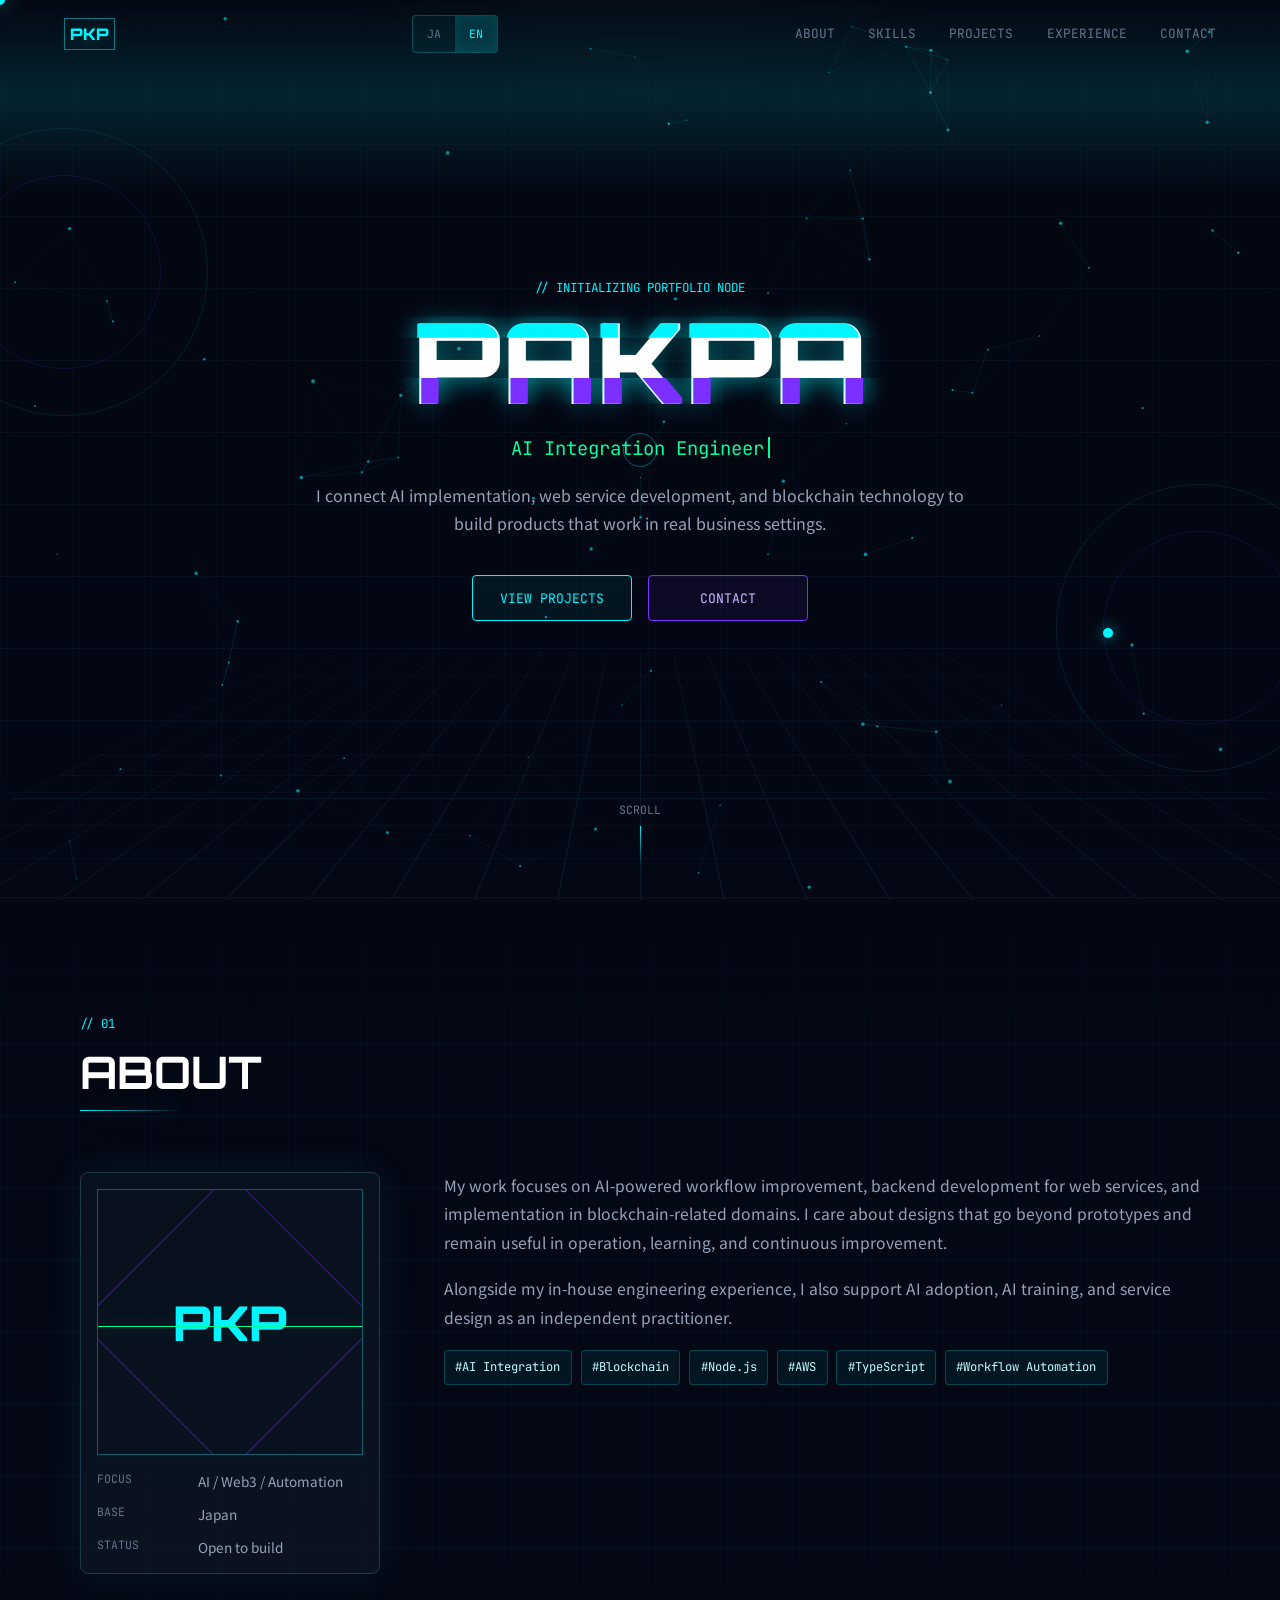
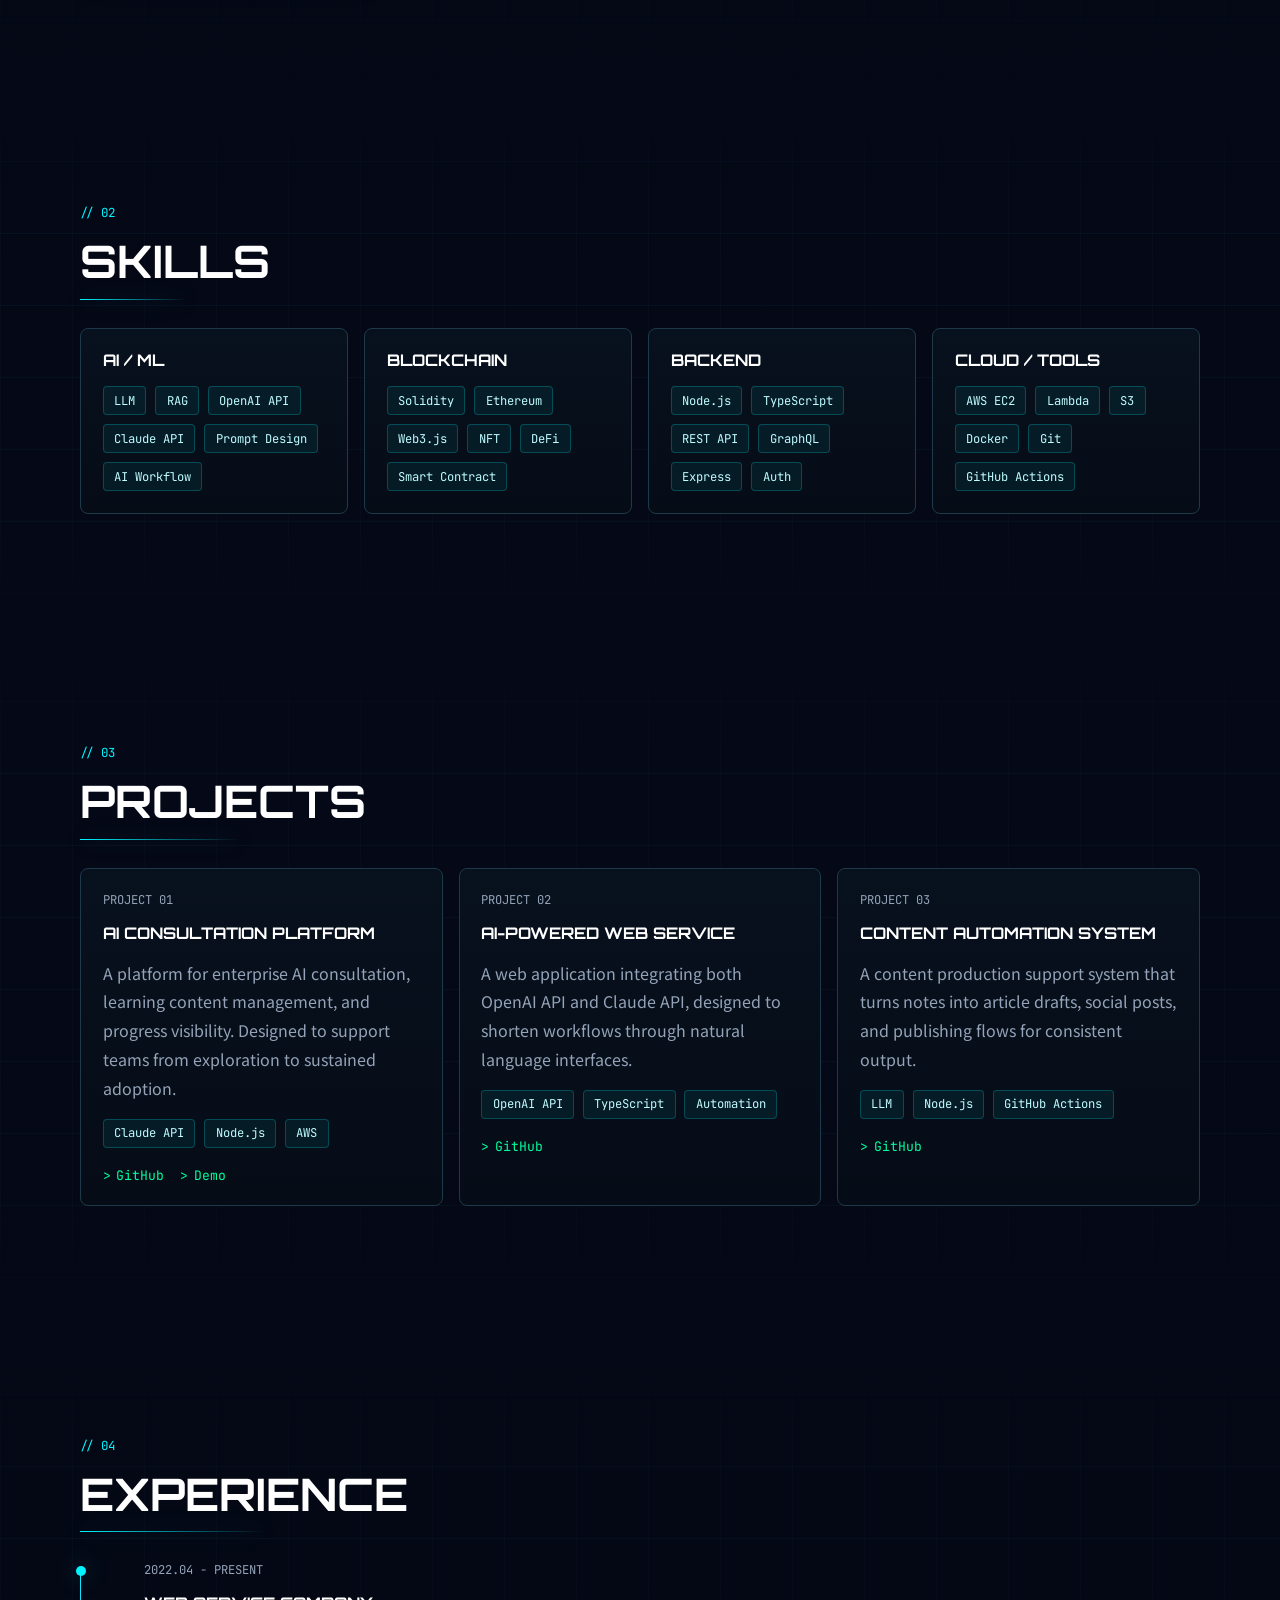
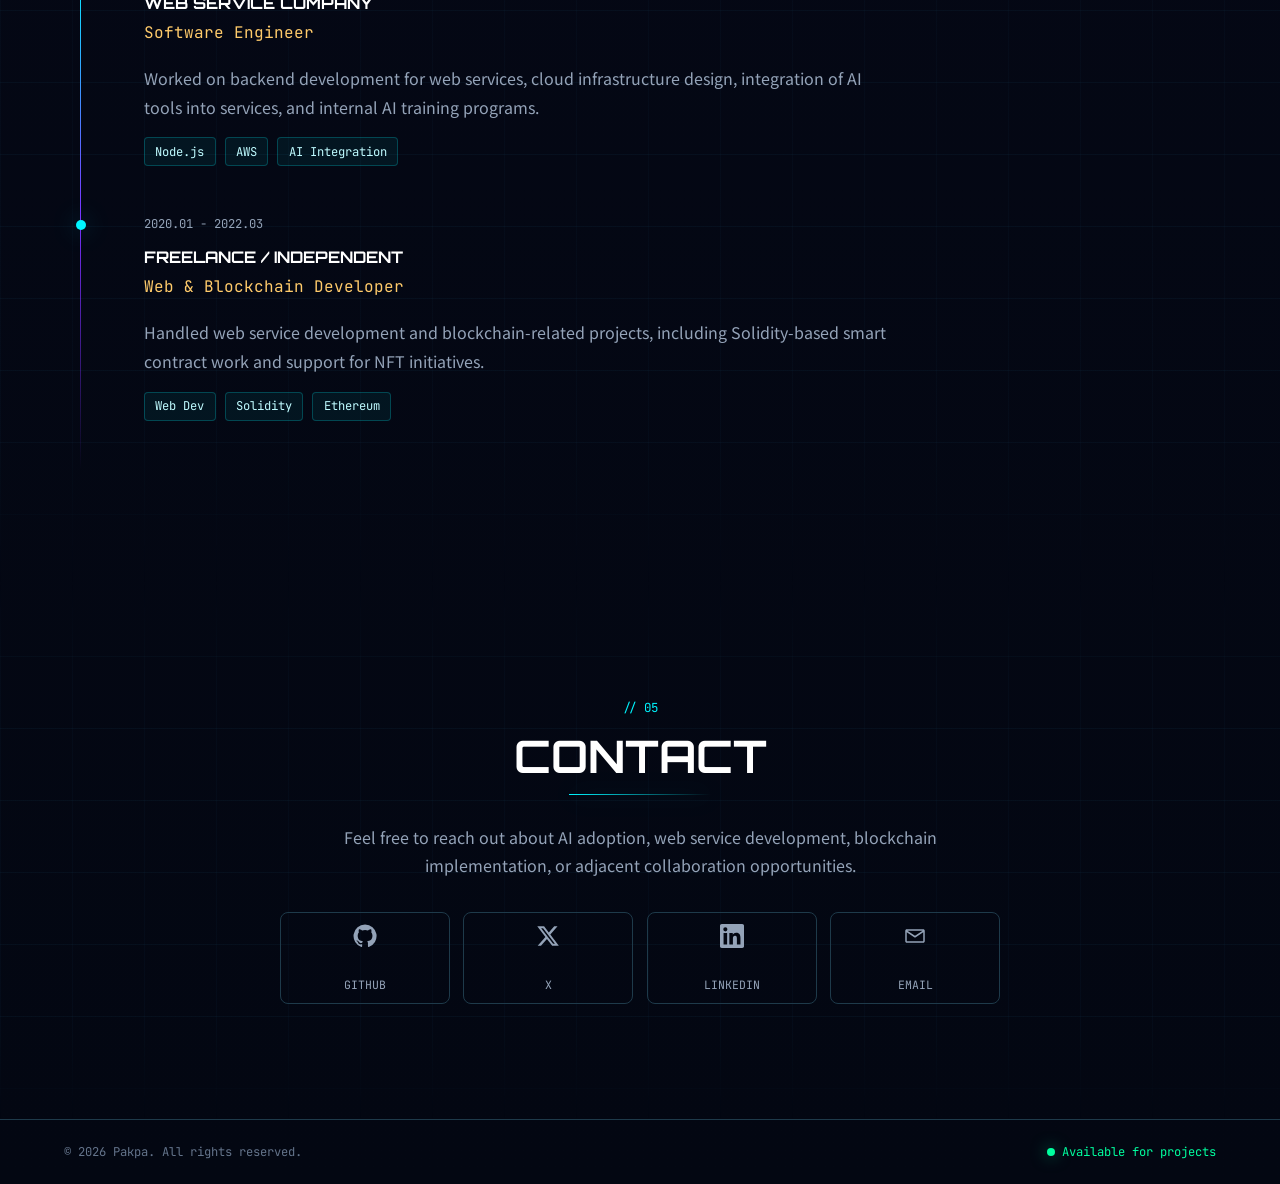
==== index.html @ 3752c61a "[PBI-004] feat(animation): add cursor and hover effects - Port custom cursor and hover interaction c" ====
<!doctype html>
<html lang="ja">
  <head>
    <meta charset="utf-8">
    <meta name="viewport" content="width=device-width, initial-scale=1">
    <title>Pakpa | AI & Blockchain Engineer</title>
    <meta
      name="description"
      content="AI実装、Webサービス開発、ブロックチェーン領域を横断するエンジニア Pakpa のポートフォリオサイトです。"
    >
    <meta name="theme-color" content="#030712">
    <meta property="og:type" content="website">
    <meta property="og:title" content="Pakpa | AI & Blockchain Engineer">
    <meta
      property="og:description"
      content="AI実装、Webサービス開発、ブロックチェーン領域を横断するエンジニア Pakpa のポートフォリオ。"
    >
    <meta property="og:image" content="assets/og-image.svg">
    <meta name="twitter:card" content="summary_large_image">
    <link rel="icon" href="assets/favicon.svg" type="image/svg+xml">
    <link rel="preconnect" href="https://fonts.googleapis.com">
    <link rel="preconnect" href="https://fonts.gstatic.com" crossorigin>
    <link
      href="https://fonts.googleapis.com/css2?family=JetBrains+Mono:wght@300;400;600;700&family=Noto+Sans+JP:wght@300;400;500;700&family=Orbitron:wght@500;700;900&family=Share+Tech+Mono&display=swap"
      rel="stylesheet"
    >
    <link rel="stylesheet" href="assets/styles.css">
    <script src="assets/app.js" defer></script>
  </head>
  <body>
    <div class="cursor-dot" data-cursor-dot aria-hidden="true"></div>
    <div class="cursor-ring" data-cursor-ring aria-hidden="true"></div>

    <a class="skip-link" href="#main" data-i18n="skip_link">本文へ移動</a>

    <header class="site-header" data-header>
      <a class="brand" href="#hero" aria-label="Pakpa Home" data-i18n-attr="aria-label:brand_home">
        <span class="brand-mark">PKP</span>
      </a>

      <div class="header-tools">
        <div class="lang-switch" role="group" aria-label="Language switcher" data-i18n-attr="aria-label:language_switcher">
          <button class="lang-button" type="button" data-lang-button="ja" aria-pressed="true">JA</button>
          <button class="lang-button" type="button" data-lang-button="en" aria-pressed="false">EN</button>
        </div>

        <button
          class="nav-toggle"
          type="button"
          aria-label="メニューを開く"
          aria-expanded="false"
          data-nav-toggle
          data-nav-label-open="nav_open"
          data-nav-label-close="nav_close"
        >
          <span></span>
          <span></span>
          <span></span>
        </button>
      </div>

      <nav class="site-nav" aria-label="主要ナビゲーション" data-nav data-i18n-attr="aria-label:primary_navigation">
        <a href="#about" data-i18n="nav_about">About</a>
        <a href="#skills" data-i18n="nav_skills">Skills</a>
        <a href="#projects" data-i18n="nav_projects">Projects</a>
        <a href="#experience" data-i18n="nav_experience">Experience</a>
        <a href="#contact" data-i18n="nav_contact">Contact</a>
      </nav>
    </header>

    <main id="main">
      <section class="hero section-band" id="hero" aria-labelledby="hero-title">
        <canvas class="particle-canvas" data-particles aria-hidden="true"></canvas>
        <div class="perspective-grid" aria-hidden="true"></div>
        <div class="scan-beam" aria-hidden="true"></div>
        <div class="hero-orbit hero-orbit-left" aria-hidden="true"></div>
        <div class="hero-orbit hero-orbit-right" aria-hidden="true"></div>

        <div class="hero-content">
          <p class="system-label hero-intro" data-i18n="hero_system">// INITIALIZING PORTFOLIO NODE</p>
          <h1 class="glitch-title hero-intro" id="hero-title" data-text="PAKPA">PAKPA</h1>
          <p class="hero-role hero-intro">
            <span data-typewriter>AI Integration Engineer</span><span class="typing-caret" aria-hidden="true"></span>
          </p>
          <p class="hero-copy hero-intro" data-i18n="hero_copy">
            AI実装、Webサービス開発、ブロックチェーン技術をつなぎ、実務に届くプロダクトへ落とし込むエンジニアです。
          </p>
          <div class="hero-actions hero-intro" aria-label="主要リンク" data-i18n-attr="aria-label:primary_links">
            <a class="button button-primary" href="#projects" data-i18n="hero_cta_projects">View Projects</a>
            <a class="button button-secondary" href="#contact" data-i18n="hero_cta_contact">Contact</a>
          </div>
        </div>

        <a class="scroll-cue" href="#about" aria-label="About section" data-i18n-attr="aria-label:scroll_to_about">
          <span data-i18n="scroll_label">Scroll</span>
          <span class="scroll-line" aria-hidden="true"></span>
        </a>
      </section>

      <section class="section-band about-section reveal" id="about" aria-labelledby="about-title">
        <div class="section-shell about-layout">
          <div class="section-heading">
            <p class="section-kicker">// 01</p>
            <h2 class="section-title" id="about-title" data-i18n="about_title">About</h2>
          </div>

          <div class="identity-panel reveal-child" aria-label="Profile signal" data-i18n-attr="aria-label:profile_signal">
            <div class="identity-core">
              <span>PKP</span>
            </div>
            <dl class="identity-stats">
              <div>
                <dt data-i18n="stat_focus">Focus</dt>
                <dd data-i18n="stat_focus_value">AI / Web3 / Automation</dd>
              </div>
              <div>
                <dt data-i18n="stat_base">Base</dt>
                <dd data-i18n="stat_base_value">Japan</dd>
              </div>
              <div>
                <dt data-i18n="stat_status">Status</dt>
                <dd data-i18n="stat_status_value">Open to build</dd>
              </div>
            </dl>
          </div>

          <div class="about-copy reveal-child">
            <p data-i18n="about_p1">
              生成AIを活用した業務改善、Webサービスのバックエンド開発、ブロックチェーン領域の実装を中心に活動しています。技術検証で終わらせず、運用や学習、継続改善まで見据えた設計を大切にしています。
            </p>
            <p data-i18n="about_p2">
              企業内エンジニアとしての開発経験に加え、個人事業として AI 導入支援、AI トレーニング、サービス設計の相談にも取り組んでいます。
            </p>
            <div class="badge-list" aria-label="Keywords" data-i18n-attr="aria-label:keywords_label">
              <span>#AI Integration</span>
              <span>#Blockchain</span>
              <span>#Node.js</span>
              <span>#AWS</span>
              <span>#TypeScript</span>
              <span>#Workflow Automation</span>
            </div>
          </div>
        </div>
      </section>

      <section class="section-band reveal" id="skills" aria-labelledby="skills-title">
        <div class="section-shell">
          <div class="section-heading">
            <p class="section-kicker">// 02</p>
            <h2 class="section-title" id="skills-title" data-i18n="skills_title">Skills</h2>
          </div>
          <div class="skills-grid stagger-grid">
            <article class="neon-card reveal-child">
              <h3>AI / ML</h3>
              <ul class="chip-list">
                <li>LLM</li>
                <li>RAG</li>
                <li>OpenAI API</li>
                <li>Claude API</li>
                <li>Prompt Design</li>
                <li>AI Workflow</li>
              </ul>
            </article>
            <article class="neon-card reveal-child">
              <h3>Blockchain</h3>
              <ul class="chip-list">
                <li>Solidity</li>
                <li>Ethereum</li>
                <li>Web3.js</li>
                <li>NFT</li>
                <li>DeFi</li>
                <li>Smart Contract</li>
              </ul>
            </article>
            <article class="neon-card reveal-child">
              <h3>Backend</h3>
              <ul class="chip-list">
                <li>Node.js</li>
                <li>TypeScript</li>
                <li>REST API</li>
                <li>GraphQL</li>
                <li>Express</li>
                <li>Auth</li>
              </ul>
            </article>
            <article class="neon-card reveal-child">
              <h3>Cloud / Tools</h3>
              <ul class="chip-list">
                <li>AWS EC2</li>
                <li>Lambda</li>
                <li>S3</li>
                <li>Docker</li>
                <li>Git</li>
                <li>GitHub Actions</li>
              </ul>
            </article>
          </div>
        </div>
      </section>

      <section class="section-band reveal" id="projects" aria-labelledby="projects-title">
        <div class="section-shell">
          <div class="section-heading">
            <p class="section-kicker">// 03</p>
            <h2 class="section-title" id="projects-title" data-i18n="projects_title">Projects</h2>
          </div>
          <div class="projects-grid stagger-grid">
            <article class="project-card reveal-child">
              <p class="project-index" data-i18n="project_01_index">Project 01</p>
              <h3 data-i18n="project_01_title">AI Consultation Platform</h3>
              <p data-i18n="project_01_desc">
                企業向け AI 導入相談、学習コンテンツ管理、進捗可視化をまとめたプラットフォーム。AI 活用の検討から定着までを支援する設計です。
              </p>
              <div class="tag-row">
                <span>Claude API</span>
                <span>Node.js</span>
                <span>AWS</span>
              </div>
              <div class="project-links">
                <a href="#" aria-label="AI Consultation Platform GitHub" data-i18n="project_link_github" data-i18n-attr="aria-label:project_01_github_label">GitHub</a>
                <a href="#" aria-label="AI Consultation Platform Demo" data-i18n="project_link_demo" data-i18n-attr="aria-label:project_01_demo_label">Demo</a>
              </div>
            </article>
            <article class="project-card reveal-child">
              <p class="project-index" data-i18n="project_02_index">Project 02</p>
              <h3 data-i18n="project_02_title">AI-Powered Web Service</h3>
              <p data-i18n="project_02_desc">
                OpenAI API と Claude API を組み込んだ Web アプリケーション。自然言語インターフェースによる業務フロー短縮を狙っています。
              </p>
              <div class="tag-row">
                <span>OpenAI API</span>
                <span>TypeScript</span>
                <span>Automation</span>
              </div>
              <div class="project-links">
                <a href="#" aria-label="AI-Powered Web Service GitHub" data-i18n="project_link_github" data-i18n-attr="aria-label:project_02_github_label">GitHub</a>
              </div>
            </article>
            <article class="project-card reveal-child">
              <p class="project-index" data-i18n="project_03_index">Project 03</p>
              <h3 data-i18n="project_03_title">Content Automation System</h3>
              <p data-i18n="project_03_desc">
                メモから記事草案、SNS 投稿案、配信管理までをつなぐコンテンツ制作支援システム。小さな入力を継続的な発信へ変換します。
              </p>
              <div class="tag-row">
                <span>LLM</span>
                <span>Node.js</span>
                <span>GitHub Actions</span>
              </div>
              <div class="project-links">
                <a href="#" aria-label="Content Automation System GitHub" data-i18n="project_link_github" data-i18n-attr="aria-label:project_03_github_label">GitHub</a>
              </div>
            </article>
          </div>
        </div>
      </section>

      <section class="section-band reveal" id="experience" aria-labelledby="experience-title">
        <div class="section-shell">
          <div class="section-heading">
            <p class="section-kicker">// 04</p>
            <h2 class="section-title" id="experience-title" data-i18n="experience_title">Experience</h2>
          </div>
          <div class="timeline">
            <article class="timeline-item reveal-child">
              <p class="timeline-period">2022.04 - Present</p>
              <h3 data-i18n="exp_01_company">Web Service Company</h3>
              <p class="timeline-role" data-i18n="exp_01_role">Software Engineer</p>
              <p data-i18n="exp_01_desc">
                Web サービスのバックエンド開発、クラウドインフラ設計、AI ツールのサービス組み込み、社内 AI トレーニングの企画・推進を担当。
              </p>
              <div class="tag-row">
                <span>Node.js</span>
                <span>AWS</span>
                <span>AI Integration</span>
              </div>
            </article>
            <article class="timeline-item reveal-child">
              <p class="timeline-period">2020.01 - 2022.03</p>
              <h3 data-i18n="exp_02_company">Freelance / Independent</h3>
              <p class="timeline-role" data-i18n="exp_02_role">Web & Blockchain Developer</p>
              <p data-i18n="exp_02_desc">
                Web サービス開発とブロックチェーン関連プロジェクトを担当。Solidity によるスマートコントラクト開発や NFT プロジェクト支援を経験しました。
              </p>
              <div class="tag-row">
                <span>Web Dev</span>
                <span>Solidity</span>
                <span>Ethereum</span>
              </div>
            </article>
          </div>
        </div>
      </section>

      <section class="section-band contact-section reveal" id="contact" aria-labelledby="contact-title">
        <div class="section-shell contact-inner">
          <div class="section-heading centered">
            <p class="section-kicker">// 05</p>
            <h2 class="section-title" id="contact-title" data-i18n="contact_title">Contact</h2>
          </div>
          <p class="reveal-child" data-i18n="contact_copy">
            AI 導入、Web サービス開発、ブロックチェーン実装の相談など、お気軽にご連絡ください。
          </p>
          <div class="social-grid stagger-grid" aria-label="Contact links" data-i18n-attr="aria-label:contact_links">
            <a class="social-link reveal-child" href="#" aria-label="GitHub">
              <svg viewBox="0 0 24 24" aria-hidden="true"><path d="M12 .5A11.5 11.5 0 0 0 8.36 22.9c.58.1.79-.25.79-.56v-2.02c-3.22.7-3.9-1.38-3.9-1.38-.53-1.34-1.3-1.7-1.3-1.7-1.06-.72.08-.71.08-.71 1.17.08 1.79 1.2 1.79 1.2 1.04 1.78 2.73 1.27 3.4.97.1-.76.41-1.27.74-1.56-2.57-.29-5.27-1.28-5.27-5.72 0-1.26.45-2.3 1.2-3.11-.12-.29-.52-1.47.11-3.06 0 0 .98-.31 3.17 1.19a10.9 10.9 0 0 1 5.78 0c2.2-1.5 3.17-1.19 3.17-1.19.64 1.59.24 2.77.12 3.06.75.81 1.2 1.85 1.2 3.11 0 4.45-2.71 5.43-5.29 5.71.42.36.8 1.07.8 2.16v3.05c0 .31.21.67.8.56A11.5 11.5 0 0 0 12 .5Z"/></svg>
              <span>GitHub</span>
            </a>
            <a class="social-link reveal-child" href="#" aria-label="X">
              <svg viewBox="0 0 24 24" aria-hidden="true"><path d="M18.24 2.25h3.31l-7.23 8.26 8.5 11.24h-6.66l-5.21-6.82-5.97 6.82H1.68l7.73-8.84L1.25 2.25h6.83l4.71 6.23 5.45-6.23Zm-1.16 17.52h1.83L7.08 4.13H5.12l11.96 15.64Z"/></svg>
              <span>X</span>
            </a>
            <a class="social-link reveal-child" href="#" aria-label="LinkedIn">
              <svg viewBox="0 0 24 24" aria-hidden="true"><path d="M20.45 20.45h-3.55v-5.57c0-1.33-.03-3.04-1.85-3.04-1.85 0-2.14 1.45-2.14 2.94v5.67H9.35V9h3.41v1.56h.05a3.74 3.74 0 0 1 3.37-1.85c3.6 0 4.27 2.37 4.27 5.46v6.28ZM5.34 7.43a2.06 2.06 0 1 1 0-4.13 2.06 2.06 0 0 1 0 4.13Zm1.78 13.02H3.56V9h3.56v11.45ZM22.23 0H1.77C.79 0 0 .77 0 1.73v20.54C0 23.23.79 24 1.77 24h20.46c.98 0 1.77-.77 1.77-1.73V1.73C24 .77 23.2 0 22.23 0Z"/></svg>
              <span>LinkedIn</span>
            </a>
            <a class="social-link reveal-child" href="mailto:your@email.com" aria-label="Send email" data-i18n-attr="aria-label:email_link_label">
              <svg viewBox="0 0 24 24" aria-hidden="true"><path d="M3.75 5.25h16.5c.83 0 1.5.67 1.5 1.5v10.5c0 .83-.67 1.5-1.5 1.5H3.75c-.83 0-1.5-.67-1.5-1.5V6.75c0-.83.67-1.5 1.5-1.5Zm.62 1.5 7.63 5.08 7.63-5.08H4.37Zm15.88 1.4-7.84 5.23a.75.75 0 0 1-.82 0L3.75 8.15v9.1h16.5v-9.1Z"/></svg>
              <span>Email</span>
            </a>
          </div>
        </div>
      </section>
    </main>

    <footer class="site-footer">
      <p data-i18n="footer_copyright">&copy; 2026 Pakpa. All rights reserved.</p>
      <p class="availability" data-i18n="footer_status">Available for projects</p>
    </footer>
  </body>
</html>
---- assets/styles.css ----
:root {
  --bg-base: #030712;
  --bg-panel: #08111e;
  --bg-soft: #0d1726;
  --grid-line: #0f2a3f;
  --accent-cyan: #00f5ff;
  --accent-purple: #7b2fff;
  --accent-green: #00ff9f;
  --accent-amber: #ffcb6b;
  --text-primary: #e2e8f0;
  --text-secondary: #94a3b8;
  --text-muted: #64748b;
  --border: #1e3a4a;
  --shadow-cyan: 0 0 24px rgb(0 245 255 / 36%);
  --shadow-purple: 0 0 24px rgb(123 47 255 / 32%);
  --font-display: "Orbitron", "Share Tech Mono", monospace;
  --font-mono: "JetBrains Mono", "Share Tech Mono", monospace;
  --font-sans: "Noto Sans JP", system-ui, sans-serif;
}

*,
*::before,
*::after {
  box-sizing: border-box;
}

html {
  scroll-behavior: smooth;
  scroll-padding-top: 72px;
}

body {
  margin: 0;
  min-width: 320px;
  background:
    radial-gradient(circle at 50% -10%, rgb(0 245 255 / 10%), transparent 34rem),
    linear-gradient(180deg, var(--bg-base), #050816 54%, var(--bg-base));
  color: var(--text-primary);
  font-family: var(--font-sans);
  letter-spacing: 0;
  overflow-x: hidden;
  cursor: none;
}

body::after {
  content: "";
  position: fixed;
  inset: 0;
  z-index: 50;
  pointer-events: none;
  background: repeating-linear-gradient(
    0deg,
    rgb(255 255 255 / 2%) 0,
    rgb(255 255 255 / 2%) 1px,
    transparent 1px,
    transparent 4px
  );
  mix-blend-mode: overlay;
}

a {
  color: inherit;
}

button,
a {
  -webkit-tap-highlight-color: transparent;
}

.cursor-dot,
.cursor-ring {
  position: fixed;
  top: 0;
  left: 0;
  pointer-events: none;
  z-index: 1200;
  transform: translate(-50%, -50%);
}

.cursor-dot {
  width: 10px;
  height: 10px;
  border-radius: 999px;
  background: var(--accent-cyan);
  box-shadow: 0 0 18px rgb(0 245 255 / 55%);
  mix-blend-mode: screen;
}

.cursor-ring {
  width: 34px;
  height: 34px;
  border: 1px solid rgb(0 245 255 / 36%);
  border-radius: 999px;
  transition: width 180ms ease, height 180ms ease, border-color 180ms ease, opacity 180ms ease;
}

.cursor-ring.is-hovering {
  width: 54px;
  height: 54px;
  border-color: rgb(123 47 255 / 52%);
}

:focus-visible {
  outline: 2px solid var(--accent-green);
  outline-offset: 4px;
}

.skip-link {
  position: fixed;
  left: 1rem;
  top: 1rem;
  z-index: 200;
  transform: translateY(-150%);
  background: var(--accent-cyan);
  color: #001217;
  padding: .7rem 1rem;
  text-decoration: none;
  font-weight: 700;
}

.skip-link:focus {
  transform: translateY(0);
}

.site-header {
  position: fixed;
  inset: 0 0 auto;
  z-index: 100;
  height: 68px;
  display: flex;
  align-items: center;
  justify-content: space-between;
  padding: 0 clamp(1rem, 5vw, 4.5rem);
  border-bottom: 1px solid transparent;
  transition: background-color 180ms ease, border-color 180ms ease, backdrop-filter 180ms ease;
}

.header-tools {
  display: flex;
  align-items: center;
  gap: .8rem;
}

.lang-switch {
  display: inline-grid;
  grid-template-columns: repeat(2, minmax(0, 1fr));
  min-width: 86px;
  border: 1px solid rgb(0 245 255 / 24%);
  border-radius: 4px;
  background: rgb(0 245 255 / 4%);
  overflow: hidden;
}

.lang-button {
  min-width: 0;
  min-height: 36px;
  border: 0;
  background: transparent;
  color: var(--text-muted);
  font-family: var(--font-mono);
  font-size: .72rem;
  cursor: pointer;
  transition: color 160ms ease, background-color 160ms ease, box-shadow 160ms ease;
}

.lang-button.is-active {
  color: var(--accent-cyan);
  background: rgb(0 245 255 / 12%);
  box-shadow: inset 0 0 14px rgb(0 245 255 / 10%);
}

.site-header.is-scrolled,
.site-header.menu-open {
  border-bottom-color: rgb(0 245 255 / 18%);
  background: rgb(3 7 18 / 82%);
  backdrop-filter: blur(18px);
}

.brand {
  color: var(--accent-cyan);
  font-family: var(--font-display);
  font-weight: 900;
  text-decoration: none;
  text-shadow: var(--shadow-cyan);
}

.brand-mark {
  display: inline-grid;
  width: 3.2rem;
  height: 2rem;
  place-items: center;
  border: 1px solid rgb(0 245 255 / 45%);
}

.site-nav {
  display: flex;
  align-items: center;
  gap: clamp(1rem, 2.6vw, 2.2rem);
  font-family: var(--font-mono);
  color: var(--text-muted);
  font-size: .8rem;
  text-transform: uppercase;
}

.site-nav a {
  position: relative;
  text-decoration: none;
  transition: color 160ms ease;
}

.site-nav a::after {
  content: "";
  position: absolute;
  left: 0;
  bottom: -.35rem;
  width: 100%;
  height: 1px;
  transform: scaleX(0);
  transform-origin: left;
  background: var(--accent-cyan);
  box-shadow: var(--shadow-cyan);
  transition: transform 160ms ease;
}

.site-nav a:hover,
.site-nav a.is-active {
  color: var(--accent-cyan);
}

.site-nav a:hover::after,
.site-nav a.is-active::after {
  transform: scaleX(1);
}

.nav-toggle {
  display: none;
  width: 44px;
  height: 44px;
  border: 1px solid rgb(0 245 255 / 34%);
  border-radius: 4px;
  background: rgb(0 245 255 / 6%);
  color: var(--accent-cyan);
  cursor: pointer;
}

.nav-toggle span {
  display: block;
  width: 20px;
  height: 1px;
  margin: 5px auto;
  background: currentColor;
  transition: transform 180ms ease, opacity 180ms ease;
}

.nav-toggle[aria-expanded="true"] span:nth-child(1) {
  transform: translateY(6px) rotate(45deg);
}

.nav-toggle[aria-expanded="true"] span:nth-child(2) {
  opacity: 0;
}

.nav-toggle[aria-expanded="true"] span:nth-child(3) {
  transform: translateY(-6px) rotate(-45deg);
}

.section-band {
  position: relative;
  isolation: isolate;
  padding: clamp(5rem, 9vw, 8rem) clamp(1rem, 5vw, 4.5rem);
}

.section-band::before {
  content: "";
  position: absolute;
  inset: 0;
  z-index: -1;
  background-image:
    linear-gradient(rgb(15 42 63 / 24%) 1px, transparent 1px),
    linear-gradient(90deg, rgb(15 42 63 / 16%) 1px, transparent 1px);
  background-size: 72px 72px;
  mask-image: linear-gradient(180deg, transparent, black 18%, black 82%, transparent);
}

.section-shell {
  width: min(1120px, 100%);
  margin: 0 auto;
}

.hero {
  min-height: 100svh;
  display: grid;
  place-items: center;
  overflow: hidden;
  text-align: center;
  padding-top: 7rem;
  padding-bottom: 7rem;
}

.particle-canvas,
.perspective-grid,
.scan-beam,
.hero-orbit {
  position: absolute;
  inset: 0;
  pointer-events: none;
}

.particle-canvas {
  z-index: 0;
  display: block;
  width: 100%;
  height: 100%;
}

.perspective-grid {
  z-index: 1;
  opacity: .42;
  background-image:
    linear-gradient(var(--grid-line) 1px, transparent 1px),
    linear-gradient(90deg, var(--grid-line) 1px, transparent 1px);
  background-size: 64px 64px;
  transform: perspective(660px) rotateX(58deg) scale(1.3);
  transform-origin: 50% 100%;
}

.scan-beam {
  z-index: 2;
  background: linear-gradient(180deg, transparent 0, rgb(0 245 255 / 12%) 50%, transparent 100%);
  height: 12rem;
  animation: scan 7s linear infinite;
}

.hero-orbit {
  inset: auto;
  width: 18rem;
  height: 18rem;
  border: 1px solid rgb(0 245 255 / 10%);
  border-radius: 999px;
  filter: blur(.2px);
  animation: orbitFloat 9s ease-in-out infinite;
}

.hero-orbit::before,
.hero-orbit::after {
  content: "";
  position: absolute;
  border-radius: 999px;
}

.hero-orbit::before {
  inset: 16%;
  border: 1px solid rgb(123 47 255 / 15%);
}

.hero-orbit::after {
  width: .65rem;
  height: .65rem;
  left: 16%;
  top: 50%;
  background: var(--accent-cyan);
  box-shadow: 0 0 14px rgb(0 245 255 / 65%);
}

.hero-orbit-left {
  left: -5rem;
  top: 8rem;
}

.hero-orbit-right {
  right: -4rem;
  bottom: 8rem;
  animation-delay: -4s;
}

.hero-content {
  position: relative;
  z-index: 3;
  width: min(920px, 100%);
  min-width: 0;
}

.hero-intro {
  opacity: 1;
  transform: translateY(0);
  animation: introUp 720ms ease forwards;
}

.hero-intro:nth-child(1) { animation-delay: 120ms; }
.hero-intro:nth-child(2) { animation-delay: 240ms; }
.hero-intro:nth-child(3) { animation-delay: 380ms; }
.hero-intro:nth-child(4) { animation-delay: 520ms; }
.hero-intro:nth-child(5) { animation-delay: 660ms; }

.system-label,
.section-kicker {
  margin: 0 0 .75rem;
  color: var(--accent-cyan);
  font-family: var(--font-mono);
  font-size: .78rem;
  text-transform: uppercase;
}

.glitch-title {
  position: relative;
  margin: 0;
  color: #fff;
  font-family: var(--font-display);
  font-size: 7rem;
  line-height: .95;
  font-weight: 900;
  text-shadow: var(--shadow-cyan);
}

.glitch-title::before,
.glitch-title::after {
  content: attr(data-text);
  position: absolute;
  inset: 0;
  pointer-events: none;
}

.glitch-title::before {
  color: var(--accent-cyan);
  clip-path: inset(8% 0 72% 0);
  transform: translate(-2px, 0);
  animation: glitch-a 3.8s infinite;
}

.glitch-title::after {
  color: var(--accent-purple);
  clip-path: inset(66% 0 10% 0);
  transform: translate(2px, 0);
  animation: glitch-b 3.8s infinite;
}

.hero-role {
  min-height: 2rem;
  margin: 1.35rem 0 .8rem;
  color: var(--accent-green);
  font-family: var(--font-mono);
  font-size: 1.18rem;
}

.typing-caret {
  display: inline-block;
  width: 2px;
  height: 1.1em;
  margin-left: 4px;
  vertical-align: -.15em;
  background: var(--accent-green);
  animation: blink 900ms steps(2, start) infinite;
}

.hero-copy {
  width: min(680px, 100%);
  margin: 0 auto;
  color: var(--text-secondary);
  line-height: 1.9;
  overflow-wrap: anywhere;
}

.hero-actions {
  display: flex;
  justify-content: center;
  gap: 1rem;
  flex-wrap: wrap;
  margin-top: 2.3rem;
}

.button {
  display: inline-flex;
  align-items: center;
  justify-content: center;
  min-width: 160px;
  min-height: 46px;
  padding: .75rem 1.4rem;
  border-radius: 4px;
  font-family: var(--font-mono);
  font-size: .82rem;
  text-decoration: none;
  text-transform: uppercase;
  transition: transform 160ms ease, border-color 160ms ease, box-shadow 160ms ease, background-color 160ms ease;
}

.button:hover {
  transform: translateY(-2px);
}

.button-primary {
  border: 1px solid var(--accent-cyan);
  color: var(--accent-cyan);
  background: rgb(0 245 255 / 6%);
}

.button-primary:hover {
  box-shadow: var(--shadow-cyan);
}

.button-secondary {
  border: 1px solid var(--accent-purple);
  color: #cbb8ff;
  background: rgb(123 47 255 / 8%);
}

.button-secondary:hover {
  box-shadow: var(--shadow-purple);
}

.scroll-cue {
  position: absolute;
  left: 50%;
  bottom: 2rem;
  z-index: 3;
  display: grid;
  justify-items: center;
  gap: .55rem;
  transform: translateX(-50%);
  color: var(--text-muted);
  font-family: var(--font-mono);
  font-size: .72rem;
  text-decoration: none;
  text-transform: uppercase;
}

.scroll-line {
  width: 1px;
  height: 42px;
  background: linear-gradient(var(--accent-cyan), transparent);
  animation: stretch 1.8s ease-in-out infinite;
}

.section-heading {
  margin-bottom: 2.4rem;
}

.section-heading.centered {
  text-align: center;
}

.section-title {
  position: relative;
  display: inline-block;
  margin: 0;
  color: #fff;
  font-family: var(--font-display);
  font-size: 2.8rem;
  text-transform: uppercase;
}

.section-title::after {
  content: "";
  position: absolute;
  left: 0;
  bottom: -.65rem;
  width: 56%;
  height: 1px;
  background: linear-gradient(90deg, var(--accent-cyan), transparent);
  box-shadow: var(--shadow-cyan);
}

.centered .section-title::after {
  left: 22%;
}

.about-layout {
  display: grid;
  grid-template-columns: minmax(220px, 300px) minmax(0, 1fr);
  gap: clamp(2rem, 5vw, 4rem);
  align-items: start;
}

.about-layout .section-heading {
  grid-column: 1 / -1;
  margin-bottom: .5rem;
}

.identity-panel {
  border: 1px solid var(--border);
  background: linear-gradient(180deg, rgb(8 17 30 / 92%), rgb(13 23 38 / 72%));
  border-radius: 8px;
  padding: 1rem;
  box-shadow: 0 0 40px rgb(0 245 255 / 8%);
}

.identity-core {
  position: relative;
  display: grid;
  place-items: center;
  aspect-ratio: 1;
  border: 1px solid rgb(0 245 255 / 34%);
  color: var(--accent-cyan);
  font-family: var(--font-display);
  font-size: 3rem;
  font-weight: 900;
  overflow: hidden;
}

.identity-core::before {
  content: "";
  position: absolute;
  inset: 10%;
  border: 1px solid rgb(123 47 255 / 45%);
  transform: rotate(45deg);
  animation: rotateFrame 4.8s linear infinite;
}

.identity-core::after {
  content: "";
  position: absolute;
  inset: auto 0 48%;
  height: 1px;
  background: var(--accent-green);
  box-shadow: 0 0 18px rgb(0 255 159 / 48%);
}

.identity-stats {
  margin: 1rem 0 0;
  display: grid;
  gap: .8rem;
}

.identity-stats div {
  display: grid;
  grid-template-columns: 5.5rem minmax(0, 1fr);
  gap: .8rem;
}

.identity-stats dt {
  color: var(--text-muted);
  font-family: var(--font-mono);
  font-size: .72rem;
  text-transform: uppercase;
}

.identity-stats dd {
  margin: 0;
  color: var(--text-secondary);
  font-size: .85rem;
}

.about-copy {
  color: var(--text-secondary);
  font-size: .98rem;
  line-height: 2;
}

html[lang="en"] .about-copy,
html[lang="en"] .project-card p,
html[lang="en"] .timeline-item p,
html[lang="en"] .contact-inner > p,
html[lang="en"] .hero-copy {
  line-height: 1.8;
}

.about-copy p {
  margin: 0 0 1.15rem;
}

.badge-list,
.tag-row,
.chip-list {
  display: flex;
  flex-wrap: wrap;
  gap: .55rem;
}

.badge-list span,
.tag-row span,
.chip-list li {
  border: 1px solid rgb(0 245 255 / 22%);
  background: rgb(0 245 255 / 6%);
  color: #bffbff;
  border-radius: 4px;
  padding: .35rem .65rem;
  font-family: var(--font-mono);
  font-size: .76rem;
}

.skills-grid,
.projects-grid {
  display: grid;
  grid-template-columns: repeat(4, minmax(0, 1fr));
  gap: 1rem;
}

.projects-grid {
  grid-template-columns: repeat(3, minmax(0, 1fr));
}

.neon-card,
.project-card {
  position: relative;
  min-height: 100%;
  border: 1px solid var(--border);
  border-radius: 8px;
  background: linear-gradient(180deg, rgb(8 17 30 / 92%), rgb(6 12 22 / 92%));
  padding: 1.35rem;
  overflow: hidden;
  transition: transform 180ms ease, border-color 180ms ease, box-shadow 180ms ease;
}

.neon-card::before,
.project-card::before {
  content: "";
  position: absolute;
  inset: 0;
  border-top: 1px solid rgb(0 245 255 / 42%);
  transform: translateX(-100%);
  transition: transform 360ms ease;
}

.neon-card:hover,
.project-card:hover {
  transform: translateY(-4px);
  border-color: rgb(0 245 255 / 45%);
  box-shadow: 0 0 28px rgb(0 245 255 / 10%);
}

.neon-card:hover::before,
.project-card:hover::before {
  transform: translateX(0);
}

.neon-card h3,
.project-card h3,
.timeline-item h3 {
  margin: 0 0 1rem;
  color: #fff;
  font-family: var(--font-display);
  font-size: 1rem;
  text-transform: uppercase;
}

.chip-list {
  margin: 0;
  padding: 0;
  list-style: none;
}

.project-index,
.timeline-period {
  margin: 0 0 .65rem;
  color: var(--accent-cyan);
  font-family: var(--font-mono);
  font-size: .76rem;
  text-transform: uppercase;
}

.project-card p,
.timeline-item p {
  color: var(--text-secondary);
  line-height: 1.75;
}

.project-links {
  display: flex;
  gap: 1rem;
  margin-top: 1.2rem;
}

.project-links a {
  color: var(--accent-green);
  font-family: var(--font-mono);
  font-size: .82rem;
  text-decoration: none;
}

.project-links a::before {
  content: ">";
  margin-right: .35rem;
}

.timeline {
  position: relative;
  width: min(820px, 100%);
  padding-left: 2rem;
}

.timeline::before {
  content: "";
  position: absolute;
  top: .4rem;
  bottom: 0;
  left: 0;
  width: 1px;
  background: linear-gradient(var(--accent-cyan), var(--accent-purple), transparent);
}

.timeline-item {
  position: relative;
  padding: 0 0 3rem 2rem;
}

.timeline-item::before {
  content: "";
  position: absolute;
  top: .35rem;
  left: -2.25rem;
  width: 10px;
  height: 10px;
  border-radius: 999px;
  background: var(--accent-cyan);
  box-shadow: var(--shadow-cyan);
}

.timeline-role {
  margin-top: -.6rem;
  color: var(--accent-amber) !important;
  font-family: var(--font-mono);
}

.contact-section {
  text-align: center;
}

.contact-inner {
  width: min(720px, 100%);
}

.contact-inner > p {
  color: var(--text-secondary);
  line-height: 1.9;
}

.social-grid {
  display: grid;
  grid-template-columns: repeat(4, minmax(0, 1fr));
  gap: .85rem;
  margin-top: 2rem;
}

.social-link {
  display: grid;
  min-height: 92px;
  place-items: center;
  gap: .45rem;
  border: 1px solid var(--border);
  border-radius: 8px;
  color: var(--text-secondary);
  text-decoration: none;
  transition: color 160ms ease, border-color 160ms ease, box-shadow 160ms ease, transform 160ms ease;
}

.social-link svg {
  width: 24px;
  height: 24px;
  fill: currentColor;
}

.social-link span {
  font-family: var(--font-mono);
  font-size: .72rem;
  text-transform: uppercase;
}

.social-link:hover {
  transform: translateY(-3px);
  color: var(--accent-cyan);
  border-color: rgb(0 245 255 / 45%);
  box-shadow: var(--shadow-cyan);
}

.social-link[href*="github"]:hover {
  color: var(--text-primary);
  border-color: rgb(226 232 240 / 42%);
  box-shadow: 0 0 18px rgb(226 232 240 / 16%);
}

.social-link[href*="linkedin"]:hover {
  color: #cbb8ff;
  border-color: rgb(123 47 255 / 46%);
  box-shadow: var(--shadow-purple);
}

.social-link[href^="mailto:"]:hover {
  color: var(--accent-green);
  border-color: rgb(0 255 159 / 42%);
  box-shadow: 0 0 18px rgb(0 255 159 / 24%);
}

.site-footer {
  display: flex;
  justify-content: space-between;
  gap: 1rem;
  padding: 1.5rem clamp(1rem, 5vw, 4.5rem);
  border-top: 1px solid var(--border);
  color: var(--text-muted);
  font-family: var(--font-mono);
  font-size: .76rem;
}

.site-footer p {
  margin: 0;
}

.availability {
  color: var(--accent-green);
}

.availability::before {
  content: "";
  display: inline-block;
  width: .5rem;
  height: .5rem;
  margin-right: .45rem;
  border-radius: 999px;
  background: var(--accent-green);
  box-shadow: 0 0 16px rgb(0 255 159 / 55%);
}

.reveal {
  opacity: 0;
  transform: translateY(28px);
  transition: opacity 600ms ease, transform 600ms ease;
}

.reveal.is-visible {
  opacity: 1;
  transform: translateY(0);
}

.reveal-child {
  opacity: 0;
  transform: translateY(22px);
  transition: opacity 520ms ease, transform 520ms ease;
  transition-delay: var(--reveal-delay, 0ms);
}

.reveal-child.is-visible {
  opacity: 1;
  transform: translateY(0);
}

@keyframes scan {
  from {
    transform: translateY(-120%);
  }
  to {
    transform: translateY(100vh);
  }
}

@keyframes glitch-a {
  0%, 88%, 100% {
    transform: translate(0);
  }
  90% {
    transform: translate(-5px, 1px);
  }
  94% {
    transform: translate(3px, -1px);
  }
}

@keyframes glitch-b {
  0%, 86%, 100% {
    transform: translate(0);
  }
  89% {
    transform: translate(4px, 2px);
  }
  93% {
    transform: translate(-3px, -1px);
  }
}

@keyframes blink {
  50% {
    opacity: 0;
  }
}

@keyframes stretch {
  50% {
    transform: scaleY(1.35);
    opacity: .45;
  }
}

@keyframes introUp {
  from {
    opacity: 0;
    transform: translateY(18px);
  }
  to {
    opacity: 1;
    transform: translateY(0);
  }
}

@keyframes orbitFloat {
  0%, 100% {
    transform: translateY(0) rotate(0deg);
    opacity: .42;
  }
  50% {
    transform: translateY(-16px) rotate(180deg);
    opacity: .7;
  }
}

@keyframes rotateFrame {
  from {
    transform: rotate(45deg);
  }
  to {
    transform: rotate(405deg);
  }
}

@media (max-width: 1024px) {
  .skills-grid,
  .projects-grid {
    grid-template-columns: repeat(2, minmax(0, 1fr));
  }
}

@media (max-width: 760px) {
  .site-header {
    height: 64px;
  }

  .nav-toggle {
    display: block;
  }

  .site-nav {
    position: fixed;
    inset: 64px 0 auto;
    display: grid;
    gap: 0;
    padding: 1rem;
    background: rgb(3 7 18 / 96%);
    border-bottom: 1px solid var(--border);
    transform: translateY(-120%);
    opacity: 0;
    pointer-events: none;
    transition: transform 180ms ease, opacity 180ms ease;
  }

  .site-nav.is-open {
    transform: translateY(0);
    opacity: 1;
    pointer-events: auto;
  }

  .site-nav a {
    padding: 1rem;
    border-bottom: 1px solid rgb(30 58 74 / 55%);
  }

  .site-nav a:last-child {
    border-bottom: 0;
  }

  .about-layout,
  .skills-grid,
  .projects-grid,
  .social-grid {
    grid-template-columns: 1fr;
  }

  .identity-panel {
    width: min(320px, 100%);
  }

  .hero-copy {
    font-size: .92rem;
  }

  .glitch-title {
    font-size: 4rem;
  }

  .hero-role {
    font-size: 1rem;
  }

  .section-title {
    font-size: 2.1rem;
  }

  .hero-actions {
    display: grid;
    grid-template-columns: 1fr;
    width: min(240px, 100%);
    margin-inline: auto;
  }

  .header-tools {
    gap: .55rem;
  }

  .lang-switch {
    min-width: 74px;
  }

  .lang-button {
    min-height: 34px;
    font-size: .68rem;
  }

  .hero-orbit {
    width: 10rem;
    height: 10rem;
    opacity: .35;
  }

  .button {
    width: 100%;
    min-width: 0;
  }

  .site-footer {
    display: grid;
  }
}

@media (max-width: 420px) {
  .glitch-title {
    font-size: 3.15rem;
  }

  .section-title {
    font-size: 1.85rem;
  }
}

@media (prefers-reduced-motion: reduce) {
  *,
  *::before,
  *::after {
    animation-duration: 1ms !important;
    animation-iteration-count: 1 !important;
    scroll-behavior: auto !important;
    transition-duration: 1ms !important;
  }

  .particle-canvas {
    display: none;
  }

  .cursor-dot,
  .cursor-ring {
    display: none;
  }
}

@media (hover: none), (pointer: coarse) {
  body {
    cursor: auto;
  }

  .cursor-dot,
  .cursor-ring {
    display: none;
  }
}
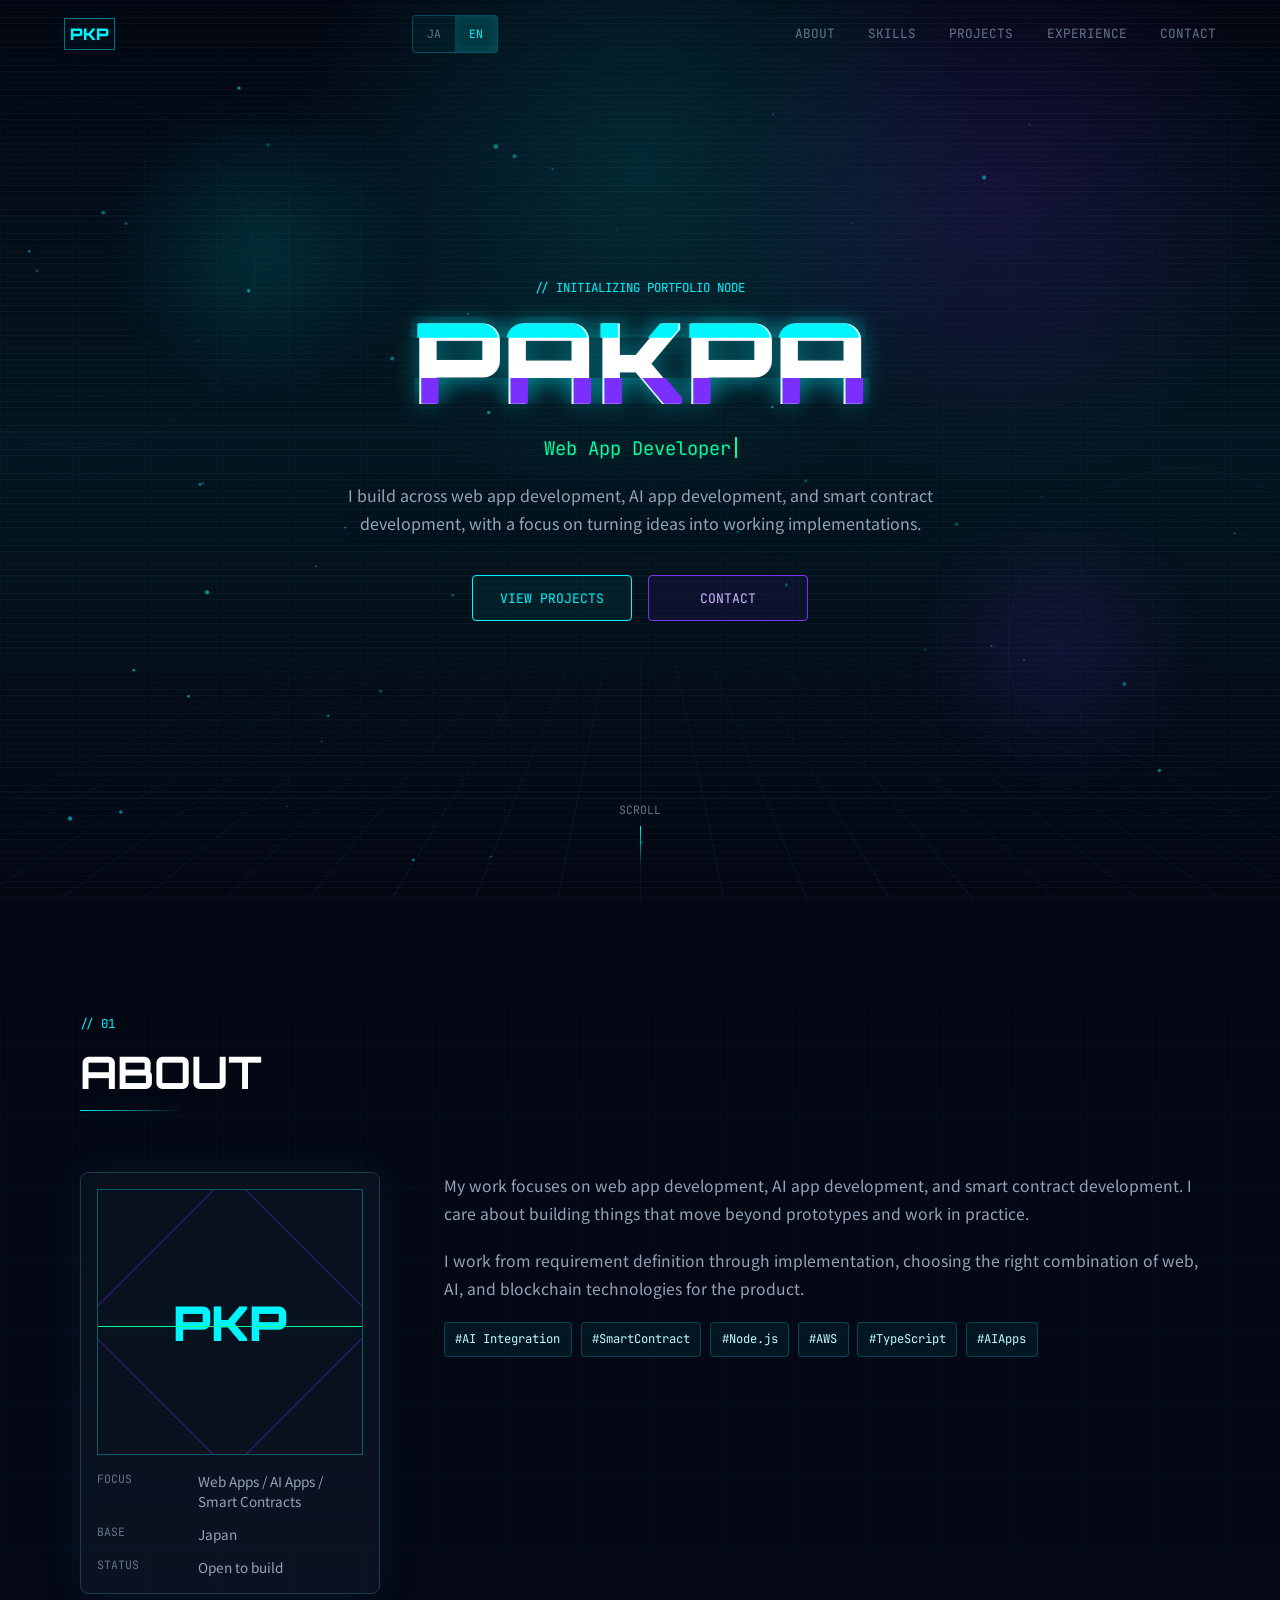
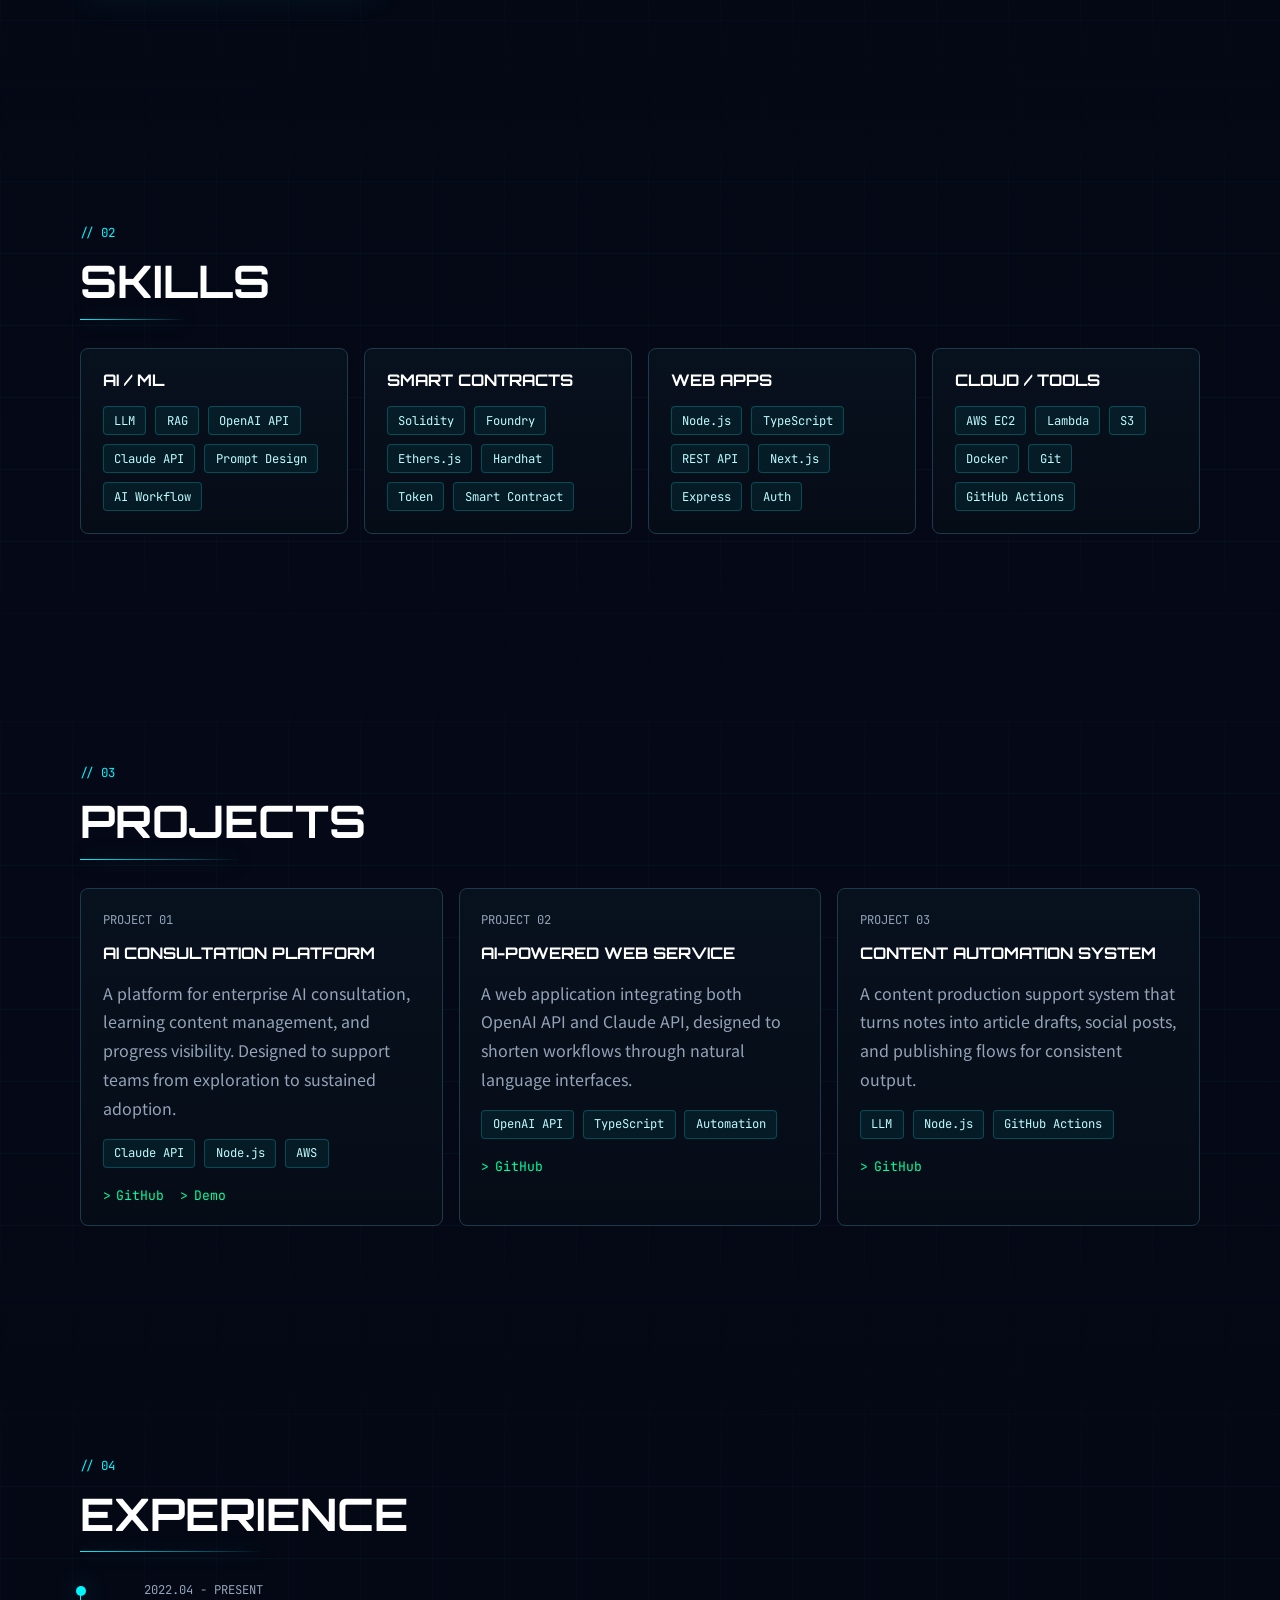
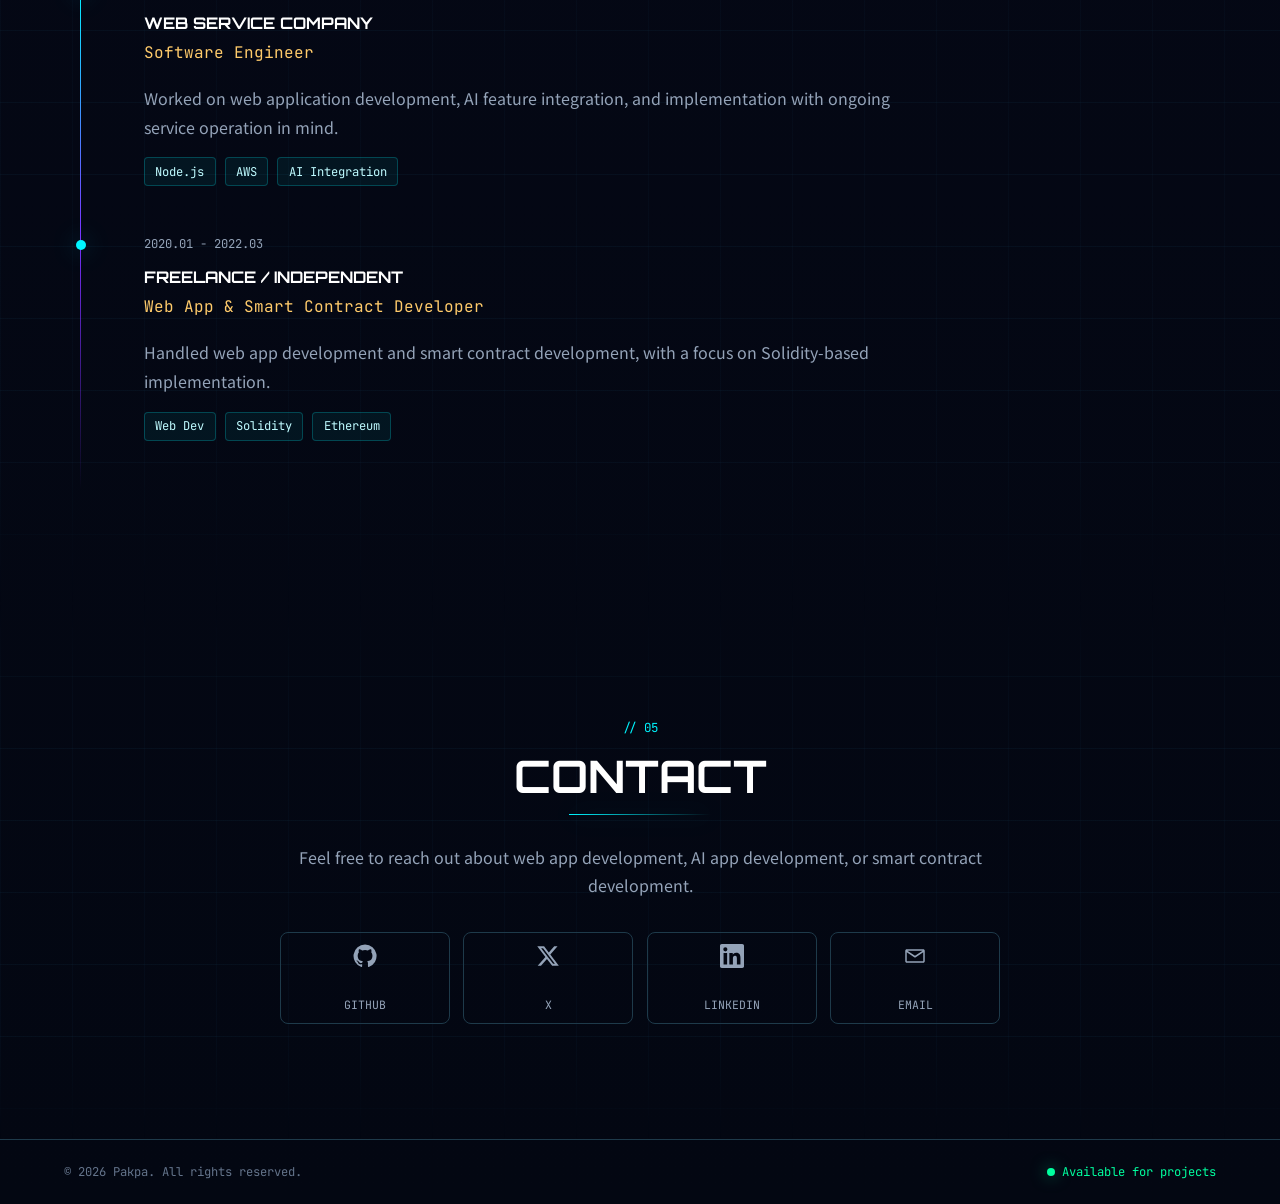
==== commit 7c6b9913: "[PBI-005] fix(hero): stabilize hero animation and align profile copy" ====
--- a/index.html
+++ b/index.html
@@ -3,17 +3,17 @@
   <head>
     <meta charset="utf-8">
     <meta name="viewport" content="width=device-width, initial-scale=1">
-    <title>Pakpa | AI & Blockchain Engineer</title>
+    <title>Pakpa | Web, AI, and Smart Contract Developer</title>
     <meta
       name="description"
-      content="AI実装、Webサービス開発、ブロックチェーン領域を横断するエンジニア Pakpa のポートフォリオサイトです。"
+      content="webアプリ開発、AIアプリ開発、スマートコントラクト開発を行う Pakpa のポートフォリオサイトです。"
     >
     <meta name="theme-color" content="#030712">
     <meta property="og:type" content="website">
-    <meta property="og:title" content="Pakpa | AI & Blockchain Engineer">
+    <meta property="og:title" content="Pakpa | Web, AI, and Smart Contract Developer">
     <meta
       property="og:description"
-      content="AI実装、Webサービス開発、ブロックチェーン領域を横断するエンジニア Pakpa のポートフォリオ。"
+      content="webアプリ開発、AIアプリ開発、スマートコントラクト開発を行う Pakpa のポートフォリオ。"
     >
     <meta property="og:image" content="assets/og-image.svg">
     <meta name="twitter:card" content="summary_large_image">
@@ -28,9 +28,6 @@
     <script src="assets/app.js" defer></script>
   </head>
   <body>
-    <div class="cursor-dot" data-cursor-dot aria-hidden="true"></div>
-    <div class="cursor-ring" data-cursor-ring aria-hidden="true"></div>
-
     <a class="skip-link" href="#main" data-i18n="skip_link">本文へ移動</a>
 
     <header class="site-header" data-header>
@@ -71,19 +68,21 @@
     <main id="main">
       <section class="hero section-band" id="hero" aria-labelledby="hero-title">
         <canvas class="particle-canvas" data-particles aria-hidden="true"></canvas>
+        <div class="hero-glow hero-glow-cyan" aria-hidden="true"></div>
+        <div class="hero-glow hero-glow-purple" aria-hidden="true"></div>
         <div class="perspective-grid" aria-hidden="true"></div>
-        <div class="scan-beam" aria-hidden="true"></div>
-        <div class="hero-orbit hero-orbit-left" aria-hidden="true"></div>
-        <div class="hero-orbit hero-orbit-right" aria-hidden="true"></div>
+        <div class="hero-scanlines" aria-hidden="true"></div>
+        <div class="hero-ring hero-ring-left" aria-hidden="true"></div>
+        <div class="hero-ring hero-ring-right" aria-hidden="true"></div>
 
         <div class="hero-content">
           <p class="system-label hero-intro" data-i18n="hero_system">// INITIALIZING PORTFOLIO NODE</p>
           <h1 class="glitch-title hero-intro" id="hero-title" data-text="PAKPA">PAKPA</h1>
           <p class="hero-role hero-intro">
-            <span data-typewriter>AI Integration Engineer</span><span class="typing-caret" aria-hidden="true"></span>
+            <span data-typewriter>AI App Developer</span><span class="typing-caret" aria-hidden="true"></span>
           </p>
           <p class="hero-copy hero-intro" data-i18n="hero_copy">
-            AI実装、Webサービス開発、ブロックチェーン技術をつなぎ、実務に届くプロダクトへ落とし込むエンジニアです。
+            webアプリ開発、AIアプリ開発、スマートコントラクト開発を軸に、実装まで落とし込む開発を行っています。
           </p>
           <div class="hero-actions hero-intro" aria-label="主要リンク" data-i18n-attr="aria-label:primary_links">
             <a class="button button-primary" href="#projects" data-i18n="hero_cta_projects">View Projects</a>
@@ -111,7 +110,7 @@
             <dl class="identity-stats">
               <div>
                 <dt data-i18n="stat_focus">Focus</dt>
-                <dd data-i18n="stat_focus_value">AI / Web3 / Automation</dd>
+                <dd data-i18n="stat_focus_value">Web Apps / AI Apps / Smart Contracts</dd>
               </div>
               <div>
                 <dt data-i18n="stat_base">Base</dt>
@@ -126,18 +125,18 @@
 
           <div class="about-copy reveal-child">
             <p data-i18n="about_p1">
-              生成AIを活用した業務改善、Webサービスのバックエンド開発、ブロックチェーン領域の実装を中心に活動しています。技術検証で終わらせず、運用や学習、継続改善まで見据えた設計を大切にしています。
+              webアプリ開発、AIアプリ開発、スマートコントラクト開発を中心に取り組んでいます。検証で終わらせず、実装して使える形にすることを大切にしています。
             </p>
             <p data-i18n="about_p2">
               企業内エンジニアとしての開発経験に加え、個人事業として AI 導入支援、AI トレーニング、サービス設計の相談にも取り組んでいます。
             </p>
             <div class="badge-list" aria-label="Keywords" data-i18n-attr="aria-label:keywords_label">
               <span>#AI Integration</span>
-              <span>#Blockchain</span>
+              <span>#SmartContract</span>
               <span>#Node.js</span>
               <span>#AWS</span>
               <span>#TypeScript</span>
-              <span>#Workflow Automation</span>
+              <span>#AIApps</span>
             </div>
           </div>
         </div>
@@ -162,23 +161,23 @@
               </ul>
             </article>
             <article class="neon-card reveal-child">
-              <h3>Blockchain</h3>
+              <h3>Smart Contracts</h3>
               <ul class="chip-list">
                 <li>Solidity</li>
-                <li>Ethereum</li>
-                <li>Web3.js</li>
-                <li>NFT</li>
-                <li>DeFi</li>
+                <li>Foundry</li>
+                <li>Ethers.js</li>
+                <li>Hardhat</li>
+                <li>Token</li>
                 <li>Smart Contract</li>
               </ul>
             </article>
             <article class="neon-card reveal-child">
-              <h3>Backend</h3>
+              <h3>Web Apps</h3>
               <ul class="chip-list">
                 <li>Node.js</li>
                 <li>TypeScript</li>
                 <li>REST API</li>
-                <li>GraphQL</li>
+                <li>Next.js</li>
                 <li>Express</li>
                 <li>Auth</li>
               </ul>
@@ -278,9 +277,9 @@
             <article class="timeline-item reveal-child">
               <p class="timeline-period">2020.01 - 2022.03</p>
               <h3 data-i18n="exp_02_company">Freelance / Independent</h3>
-              <p class="timeline-role" data-i18n="exp_02_role">Web & Blockchain Developer</p>
+              <p class="timeline-role" data-i18n="exp_02_role">Web App & Smart Contract Developer</p>
               <p data-i18n="exp_02_desc">
-                Web サービス開発とブロックチェーン関連プロジェクトを担当。Solidity によるスマートコントラクト開発や NFT プロジェクト支援を経験しました。
+                webアプリ開発とスマートコントラクト開発を担当。Solidity による実装を中心に取り組みました。
               </p>
               <div class="tag-row">
                 <span>Web Dev</span>
@@ -299,7 +298,7 @@
             <h2 class="section-title" id="contact-title" data-i18n="contact_title">Contact</h2>
           </div>
           <p class="reveal-child" data-i18n="contact_copy">
-            AI 導入、Web サービス開発、ブロックチェーン実装の相談など、お気軽にご連絡ください。
+            webアプリ開発、AIアプリ開発、スマートコントラクト開発のご相談など、お気軽にご連絡ください。
           </p>
           <div class="social-grid stagger-grid" aria-label="Contact links" data-i18n-attr="aria-label:contact_links">
             <a class="social-link reveal-child" href="#" aria-label="GitHub">
--- a/assets/styles.css
+++ b/assets/styles.css
@@ -39,7 +39,6 @@
   font-family: var(--font-sans);
   letter-spacing: 0;
   overflow-x: hidden;
-  cursor: none;
 }
 
 body::after {
@@ -67,39 +66,6 @@
   -webkit-tap-highlight-color: transparent;
 }
 
-.cursor-dot,
-.cursor-ring {
-  position: fixed;
-  top: 0;
-  left: 0;
-  pointer-events: none;
-  z-index: 1200;
-  transform: translate(-50%, -50%);
-}
-
-.cursor-dot {
-  width: 10px;
-  height: 10px;
-  border-radius: 999px;
-  background: var(--accent-cyan);
-  box-shadow: 0 0 18px rgb(0 245 255 / 55%);
-  mix-blend-mode: screen;
-}
-
-.cursor-ring {
-  width: 34px;
-  height: 34px;
-  border: 1px solid rgb(0 245 255 / 36%);
-  border-radius: 999px;
-  transition: width 180ms ease, height 180ms ease, border-color 180ms ease, opacity 180ms ease;
-}
-
-.cursor-ring.is-hovering {
-  width: 54px;
-  height: 54px;
-  border-color: rgb(123 47 255 / 52%);
-}
-
 :focus-visible {
   outline: 2px solid var(--accent-green);
   outline-offset: 4px;
@@ -295,12 +261,17 @@
   text-align: center;
   padding-top: 7rem;
   padding-bottom: 7rem;
+  background:
+    radial-gradient(circle at 50% 18%, rgb(0 245 255 / 12%), transparent 22rem),
+    radial-gradient(circle at 78% 22%, rgb(123 47 255 / 14%), transparent 18rem),
+    linear-gradient(180deg, rgb(3 7 18 / 72%), rgb(3 7 18 / 90%));
 }
 
 .particle-canvas,
+.hero-glow,
 .perspective-grid,
-.scan-beam,
-.hero-orbit {
+.hero-scanlines,
+.hero-ring {
   position: absolute;
   inset: 0;
   pointer-events: none;
@@ -308,14 +279,40 @@
 
 .particle-canvas {
   z-index: 0;
-  display: block;
   width: 100%;
   height: 100%;
+  opacity: .92;
+}
+
+.hero-glow {
+  inset: auto;
+  z-index: 0;
+  border-radius: 999px;
+  filter: blur(18px);
+  opacity: .72;
+  animation: glowPulse 8s ease-in-out infinite;
+}
+
+.hero-glow-cyan {
+  top: 10%;
+  left: 8%;
+  width: 20rem;
+  height: 20rem;
+  background: radial-gradient(circle, rgb(0 245 255 / 18%), transparent 68%);
+}
+
+.hero-glow-purple {
+  right: 6%;
+  bottom: 12%;
+  width: 18rem;
+  height: 18rem;
+  background: radial-gradient(circle, rgb(123 47 255 / 18%), transparent 70%);
+  animation-delay: -3s;
 }
 
 .perspective-grid {
   z-index: 1;
-  opacity: .42;
+  opacity: .3;
   background-image:
     linear-gradient(var(--grid-line) 1px, transparent 1px),
     linear-gradient(90deg, var(--grid-line) 1px, transparent 1px);
@@ -324,73 +321,80 @@
   transform-origin: 50% 100%;
 }
 
-.scan-beam {
-  z-index: 2;
-  background: linear-gradient(180deg, transparent 0, rgb(0 245 255 / 12%) 50%, transparent 100%);
-  height: 12rem;
-  animation: scan 7s linear infinite;
-}
-
-.hero-orbit {
+.hero-scanlines {
+  z-index: 1;
+  background:
+    linear-gradient(180deg, transparent, rgb(0 245 255 / 06%), transparent),
+    repeating-linear-gradient(
+      180deg,
+      transparent 0,
+      transparent 5px,
+      rgb(255 255 255 / 0.025) 5px,
+      rgb(255 255 255 / 0.025) 6px
+    );
+  mix-blend-mode: screen;
+  animation: scanDrift 12s linear infinite;
+}
+
+.hero-ring {
   inset: auto;
-  width: 18rem;
-  height: 18rem;
+  z-index: 1;
+  width: 22rem;
+  height: 22rem;
   border: 1px solid rgb(0 245 255 / 10%);
   border-radius: 999px;
-  filter: blur(.2px);
-  animation: orbitFloat 9s ease-in-out infinite;
-}
-
-.hero-orbit::before,
-.hero-orbit::after {
+  opacity: .45;
+}
+
+.hero-ring::before,
+.hero-ring::after {
   content: "";
   position: absolute;
-  border-radius: 999px;
-}
-
-.hero-orbit::before {
-  inset: 16%;
-  border: 1px solid rgb(123 47 255 / 15%);
-}
-
-.hero-orbit::after {
-  width: .65rem;
-  height: .65rem;
-  left: 16%;
-  top: 50%;
-  background: var(--accent-cyan);
-  box-shadow: 0 0 14px rgb(0 245 255 / 65%);
-}
-
-.hero-orbit-left {
-  left: -5rem;
-  top: 8rem;
-}
-
-.hero-orbit-right {
-  right: -4rem;
-  bottom: 8rem;
-  animation-delay: -4s;
+  inset: 14%;
+  border: 1px solid rgb(255 255 255 / 05%);
+  border-radius: inherit;
+}
+
+.hero-ring::after {
+  inset: -8%;
+  border-color: rgb(123 47 255 / 08%);
+}
+
+.hero-ring-left {
+  top: 6rem;
+  left: -6rem;
+  animation: orbitFloat 12s ease-in-out infinite;
+}
+
+.hero-ring-right {
+  right: -5rem;
+  bottom: 5rem;
+  animation: orbitFloat 14s ease-in-out infinite reverse;
 }
 
 .hero-content {
   position: relative;
-  z-index: 3;
+  z-index: 2;
   width: min(920px, 100%);
   min-width: 0;
 }
 
 .hero-intro {
   opacity: 1;
-  transform: translateY(0);
-  animation: introUp 720ms ease forwards;
-}
-
-.hero-intro:nth-child(1) { animation-delay: 120ms; }
-.hero-intro:nth-child(2) { animation-delay: 240ms; }
-.hero-intro:nth-child(3) { animation-delay: 380ms; }
-.hero-intro:nth-child(4) { animation-delay: 520ms; }
-.hero-intro:nth-child(5) { animation-delay: 660ms; }
+  transform: none;
+}
+
+body.hero-animate .hero-intro {
+  opacity: 0;
+  transform: translateY(24px);
+  animation: heroEntrance 800ms cubic-bezier(.2, .8, .2, 1) forwards;
+}
+
+body.hero-animate .hero-intro:nth-child(1) { animation-delay: 120ms; }
+body.hero-animate .hero-intro:nth-child(2) { animation-delay: 260ms; }
+body.hero-animate .hero-intro:nth-child(3) { animation-delay: 420ms; }
+body.hero-animate .hero-intro:nth-child(4) { animation-delay: 560ms; }
+body.hero-animate .hero-intro:nth-child(5) { animation-delay: 700ms; }
 
 .system-label,
 .section-kicker {
@@ -402,6 +406,8 @@
 }
 
 .glitch-title {
+  display: inline-block;
+  isolation: isolate;
   position: relative;
   margin: 0;
   color: #fff;
@@ -410,6 +416,7 @@
   line-height: .95;
   font-weight: 900;
   text-shadow: var(--shadow-cyan);
+  animation: heroTitleFloat 7.5s ease-in-out infinite;
 }
 
 .glitch-title::before,
@@ -440,6 +447,7 @@
   color: var(--accent-green);
   font-family: var(--font-mono);
   font-size: 1.18rem;
+  text-shadow: 0 0 18px rgb(0 255 159 / 18%);
 }
 
 .typing-caret {
@@ -458,6 +466,7 @@
   color: var(--text-secondary);
   line-height: 1.9;
   overflow-wrap: anywhere;
+  text-shadow: 0 0 24px rgb(2 6 23 / 40%);
 }
 
 .hero-actions {
@@ -469,6 +478,7 @@
 }
 
 .button {
+  position: relative;
   display: inline-flex;
   align-items: center;
   justify-content: center;
@@ -480,11 +490,26 @@
   font-size: .82rem;
   text-decoration: none;
   text-transform: uppercase;
+  overflow: hidden;
   transition: transform 160ms ease, border-color 160ms ease, box-shadow 160ms ease, background-color 160ms ease;
+}
+
+.button::after {
+  content: "";
+  position: absolute;
+  inset: 0;
+  background: linear-gradient(110deg, transparent 18%, rgb(255 255 255 / 18%) 50%, transparent 82%);
+  transform: translateX(-140%);
+  opacity: 0;
 }
 
 .button:hover {
   transform: translateY(-2px);
+}
+
+.button:hover::after {
+  opacity: 1;
+  animation: buttonSweep 900ms ease;
 }
 
 .button-primary {
@@ -932,15 +957,6 @@
   transform: translateY(0);
 }
 
-@keyframes scan {
-  from {
-    transform: translateY(-120%);
-  }
-  to {
-    transform: translateY(100vh);
-  }
-}
-
 @keyframes glitch-a {
   0%, 88%, 100% {
     transform: translate(0);
@@ -962,6 +978,26 @@
   }
   93% {
     transform: translate(-3px, -1px);
+  }
+}
+
+@keyframes heroEntrance {
+  from {
+    opacity: 0;
+    transform: translateY(24px);
+  }
+  to {
+    opacity: 1;
+    transform: translateY(0);
+  }
+}
+
+@keyframes heroTitleFloat {
+  0%, 100% {
+    transform: translateY(0);
+  }
+  50% {
+    transform: translateY(-8px);
   }
 }
 
@@ -978,25 +1014,32 @@
   }
 }
 
-@keyframes introUp {
+@keyframes scanDrift {
   from {
-    opacity: 0;
-    transform: translateY(18px);
+    transform: translateY(-6%);
   }
   to {
-    opacity: 1;
-    transform: translateY(0);
+    transform: translateY(6%);
+  }
+}
+
+@keyframes glowPulse {
+  0%, 100% {
+    transform: scale(1);
+    opacity: .55;
+  }
+  50% {
+    transform: scale(1.12);
+    opacity: .82;
   }
 }
 
 @keyframes orbitFloat {
   0%, 100% {
     transform: translateY(0) rotate(0deg);
-    opacity: .42;
   }
   50% {
-    transform: translateY(-16px) rotate(180deg);
-    opacity: .7;
+    transform: translateY(-18px) rotate(8deg);
   }
 }
 
@@ -1006,6 +1049,15 @@
   }
   to {
     transform: rotate(405deg);
+  }
+}
+
+@keyframes buttonSweep {
+  from {
+    transform: translateX(-140%);
+  }
+  to {
+    transform: translateX(140%);
   }
 }
 
@@ -1101,10 +1153,16 @@
     font-size: .68rem;
   }
 
-  .hero-orbit {
-    width: 10rem;
-    height: 10rem;
-    opacity: .35;
+  .hero-ring {
+    width: 12rem;
+    height: 12rem;
+    opacity: .25;
+  }
+
+  .hero-glow-cyan,
+  .hero-glow-purple {
+    width: 12rem;
+    height: 12rem;
   }
 
   .button {
@@ -1137,23 +1195,49 @@
     transition-duration: 1ms !important;
   }
 
-  .particle-canvas {
-    display: none;
-  }
-
-  .cursor-dot,
-  .cursor-ring {
-    display: none;
-  }
-}
-
-@media (hover: none), (pointer: coarse) {
-  body {
-    cursor: auto;
-  }
-
-  .cursor-dot,
-  .cursor-ring {
-    display: none;
-  }
-}
+  .hero-intro {
+    animation-duration: 800ms !important;
+    animation-iteration-count: 1 !important;
+  }
+
+  .glitch-title {
+    animation-duration: 7.5s !important;
+    animation-iteration-count: infinite !important;
+  }
+
+  .glitch-title::before,
+  .glitch-title::after {
+    animation-duration: 3.8s !important;
+    animation-iteration-count: infinite !important;
+  }
+
+  .typing-caret {
+    animation-duration: 900ms !important;
+    animation-iteration-count: infinite !important;
+  }
+
+  .scroll-line {
+    animation-duration: 1.8s !important;
+    animation-iteration-count: infinite !important;
+  }
+
+  .hero-glow {
+    animation-duration: 8s !important;
+    animation-iteration-count: infinite !important;
+  }
+
+  .hero-scanlines {
+    animation-duration: 12s !important;
+    animation-iteration-count: infinite !important;
+  }
+
+  .hero-ring-left {
+    animation-duration: 12s !important;
+    animation-iteration-count: infinite !important;
+  }
+
+  .hero-ring-right {
+    animation-duration: 14s !important;
+    animation-iteration-count: infinite !important;
+  }
+}
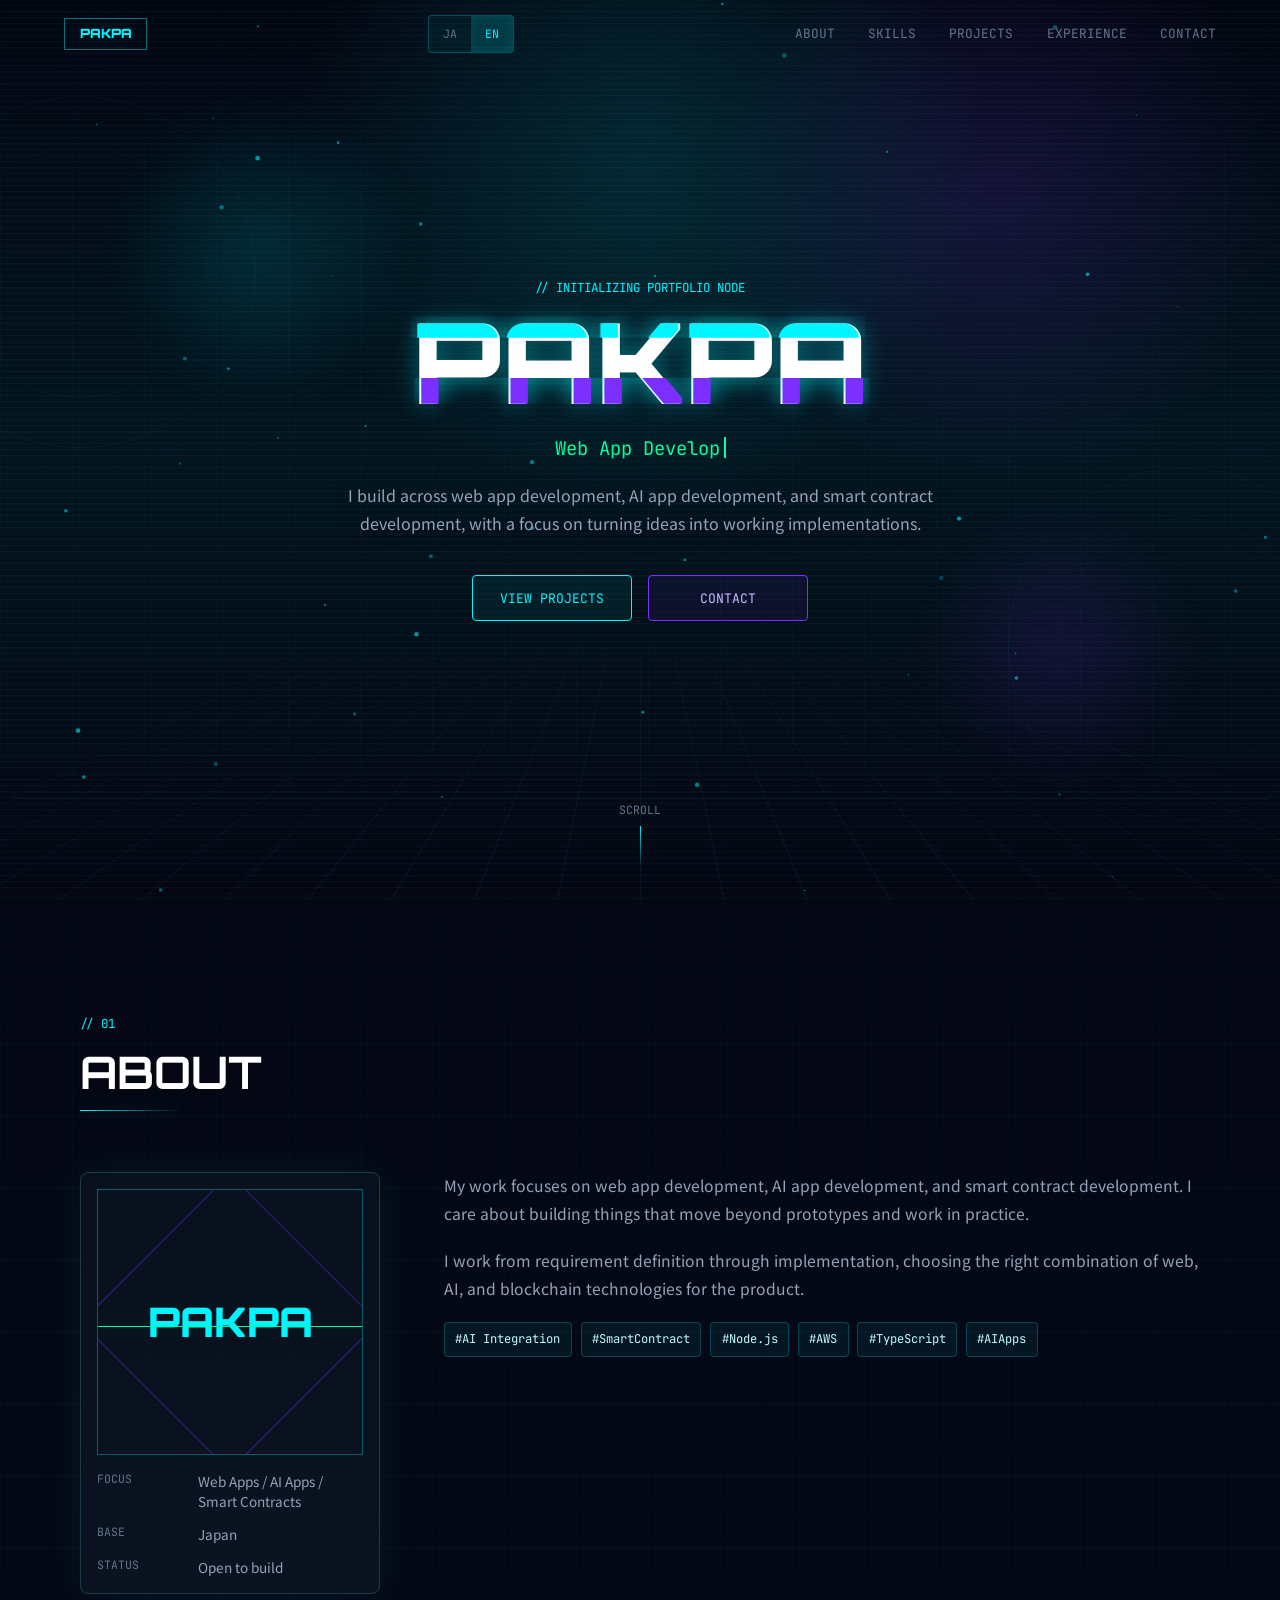
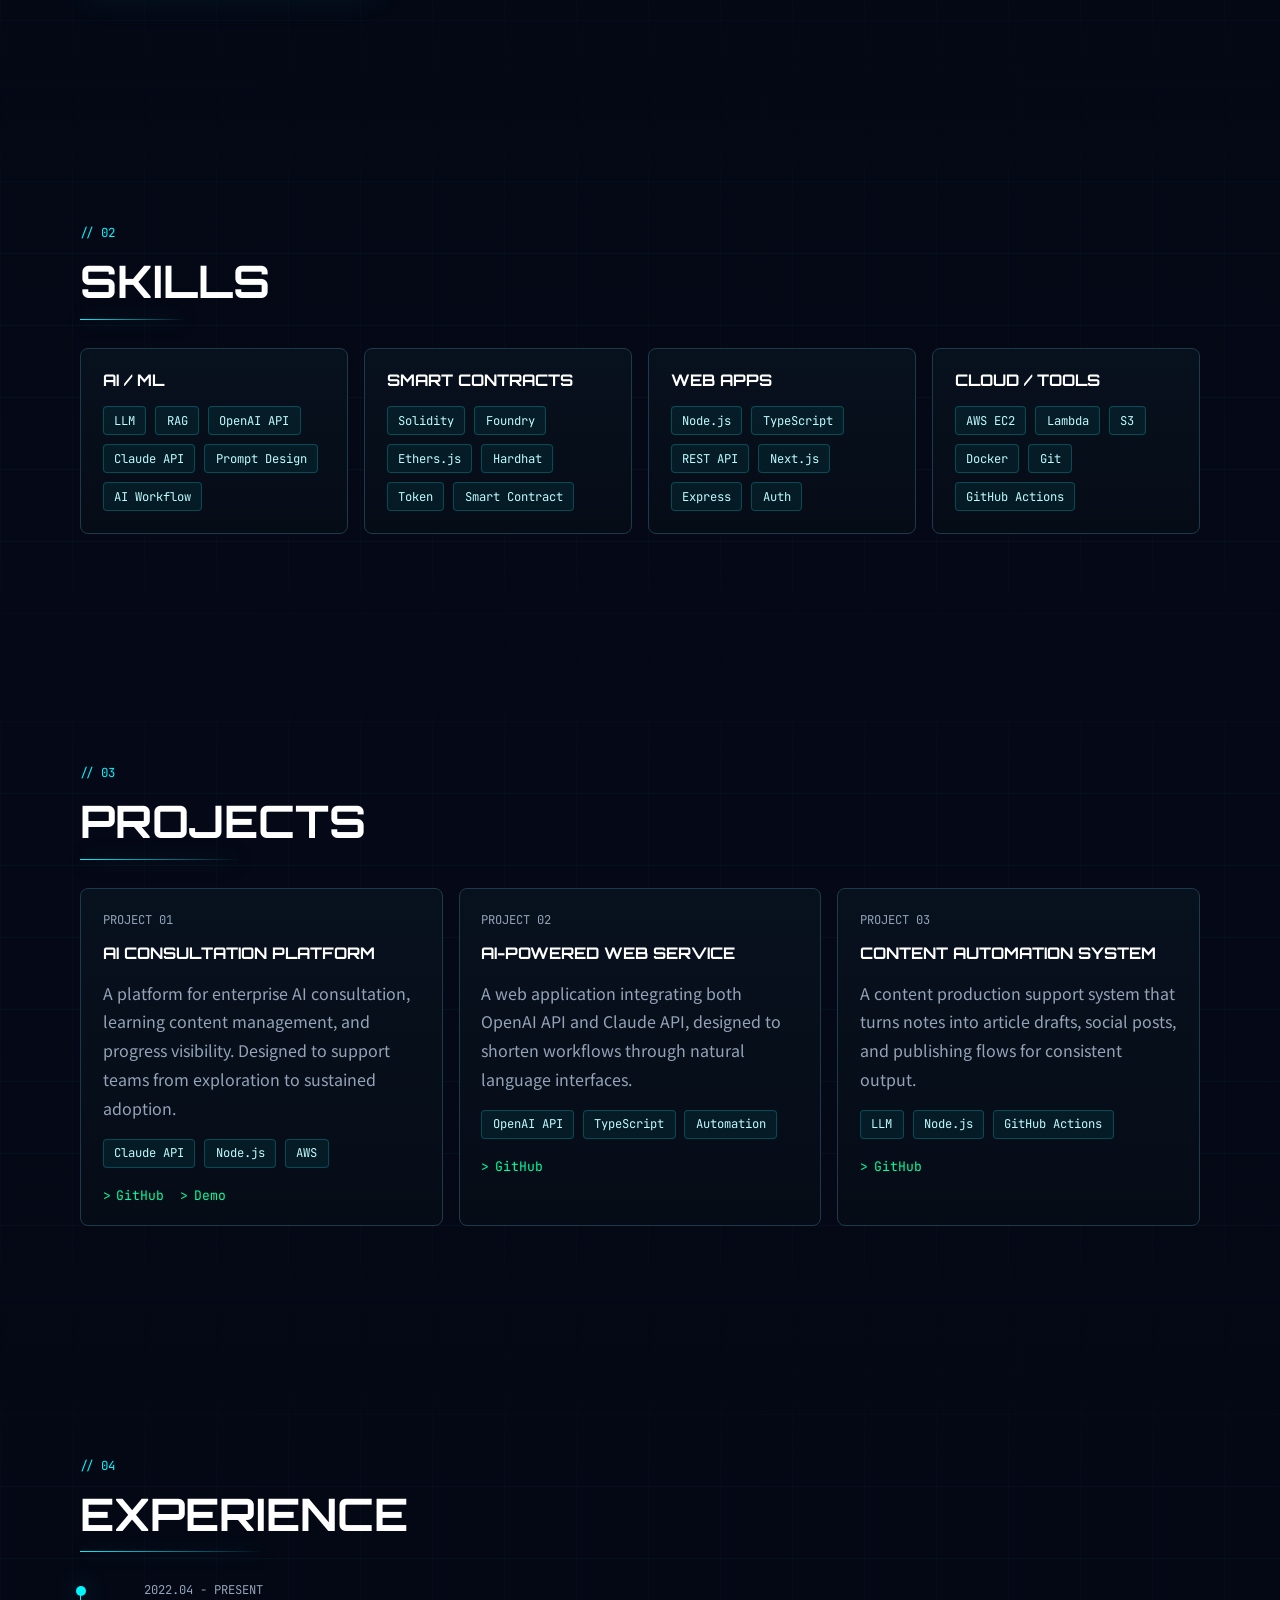
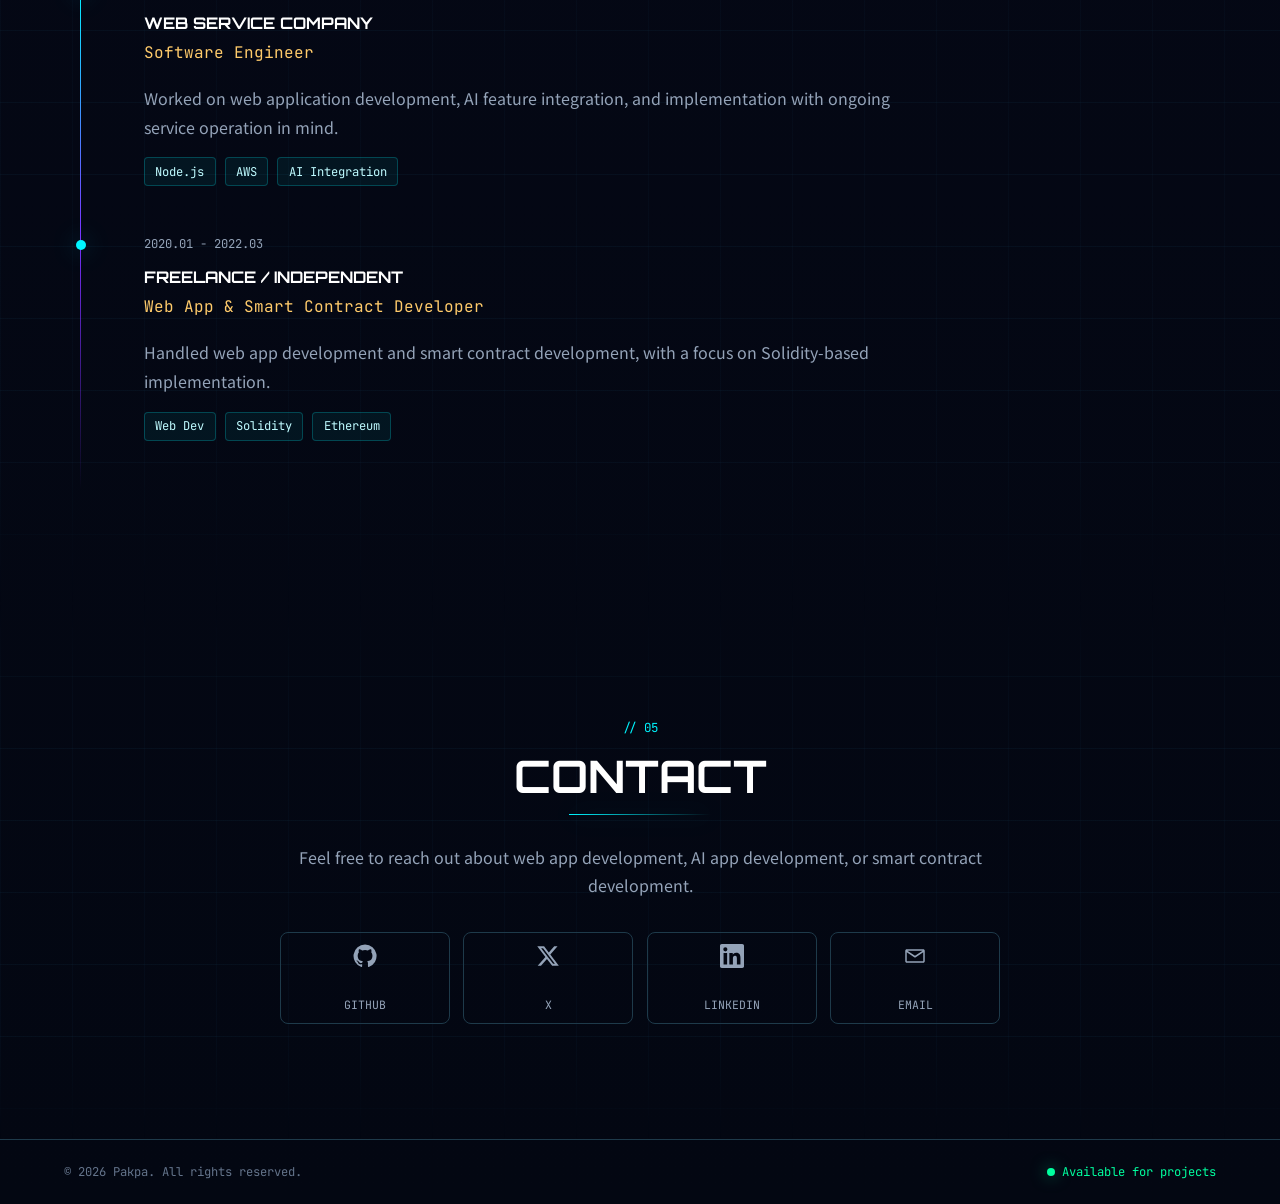
==== commit 9edc53af: "[PBI-006] fix(branding): replace PKP with PAKPA" ====
--- a/index.html
+++ b/index.html
@@ -32,7 +32,7 @@
 
     <header class="site-header" data-header>
       <a class="brand" href="#hero" aria-label="Pakpa Home" data-i18n-attr="aria-label:brand_home">
-        <span class="brand-mark">PKP</span>
+        <span class="brand-mark">PAKPA</span>
       </a>
 
       <div class="header-tools">
@@ -105,7 +105,7 @@
 
           <div class="identity-panel reveal-child" aria-label="Profile signal" data-i18n-attr="aria-label:profile_signal">
             <div class="identity-core">
-              <span>PKP</span>
+              <span>PAKPA</span>
             </div>
             <dl class="identity-stats">
               <div>
--- a/assets/styles.css
+++ b/assets/styles.css
@@ -152,10 +152,13 @@
 
 .brand-mark {
   display: inline-grid;
-  width: 3.2rem;
+  min-width: 5.2rem;
+  padding: 0 .55rem;
   height: 2rem;
   place-items: center;
   border: 1px solid rgb(0 245 255 / 45%);
+  font-size: .8rem;
+  line-height: 1;
 }
 
 .site-nav {
@@ -616,9 +619,11 @@
   border: 1px solid rgb(0 245 255 / 34%);
   color: var(--accent-cyan);
   font-family: var(--font-display);
-  font-size: 3rem;
+  font-size: clamp(1.7rem, 4.4vw, 2.55rem);
   font-weight: 900;
   overflow: hidden;
+  text-align: center;
+  line-height: 1;
 }
 
 .identity-core::before {
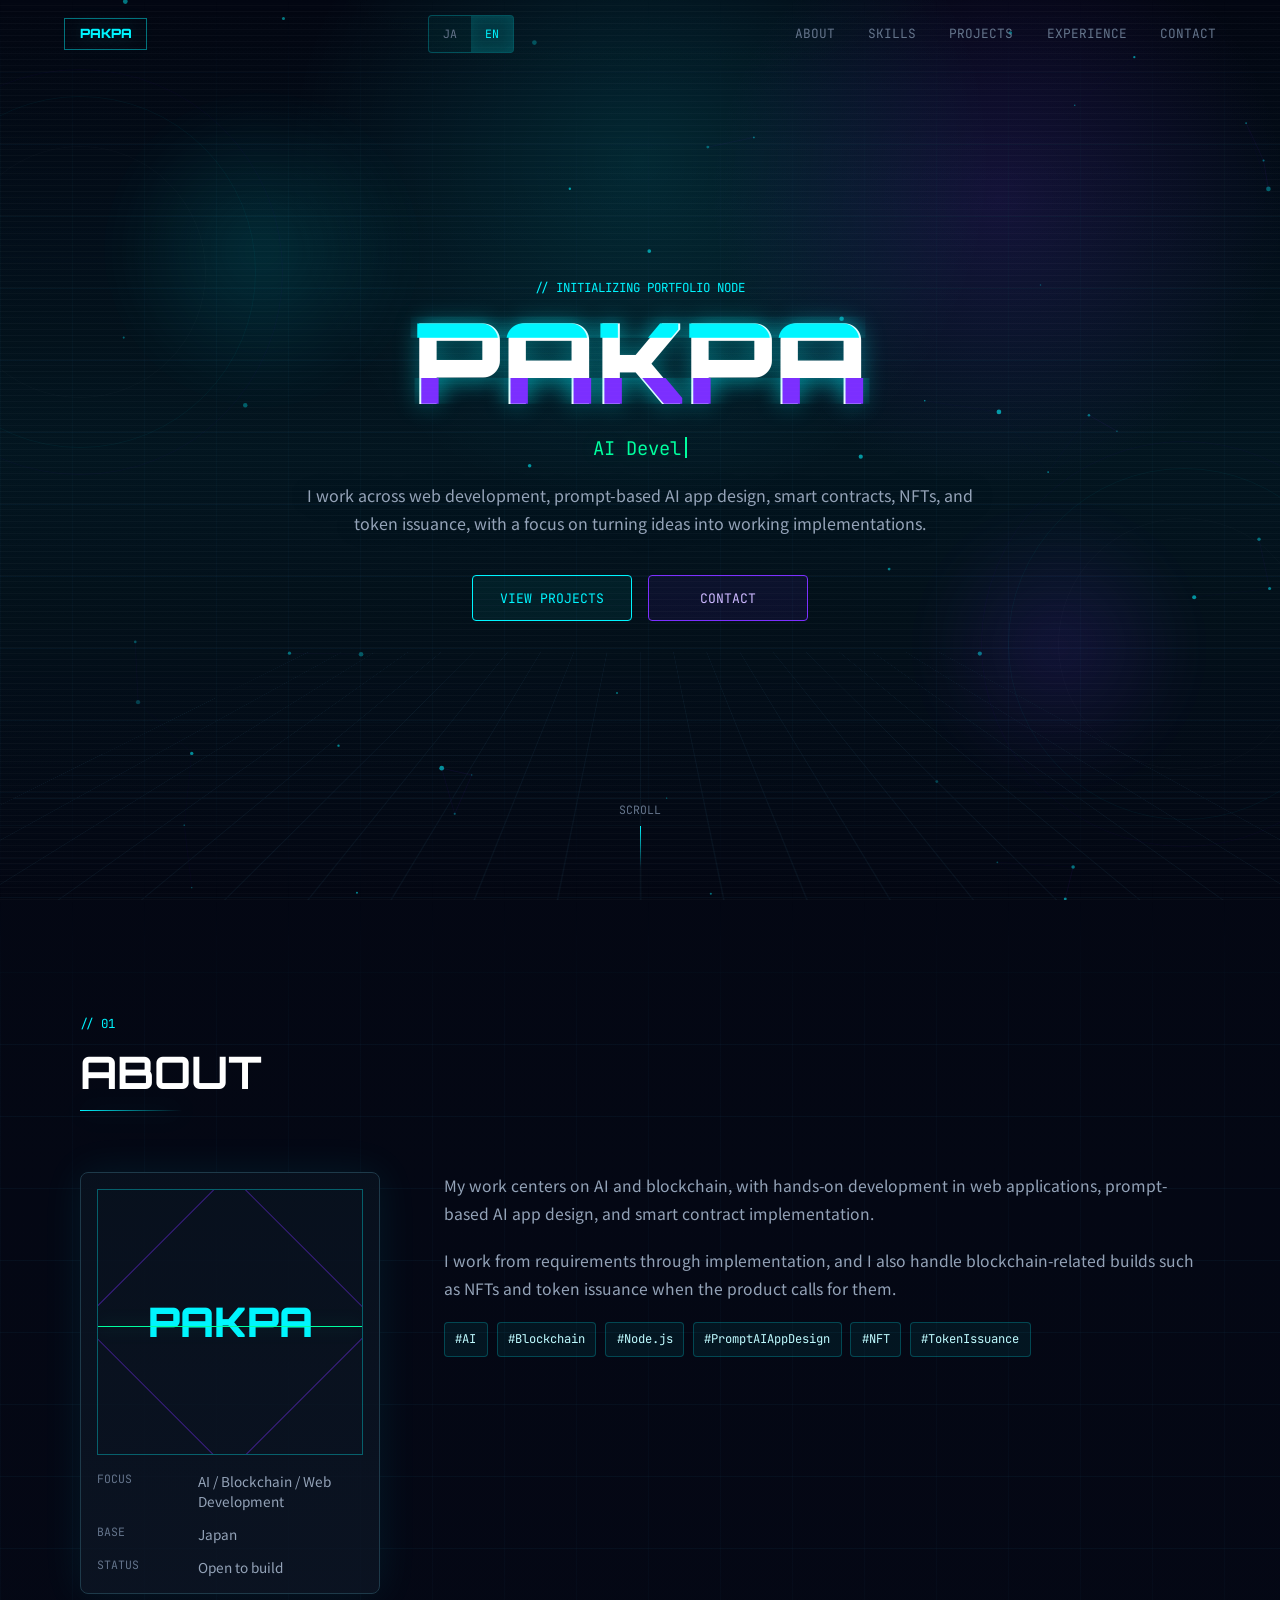
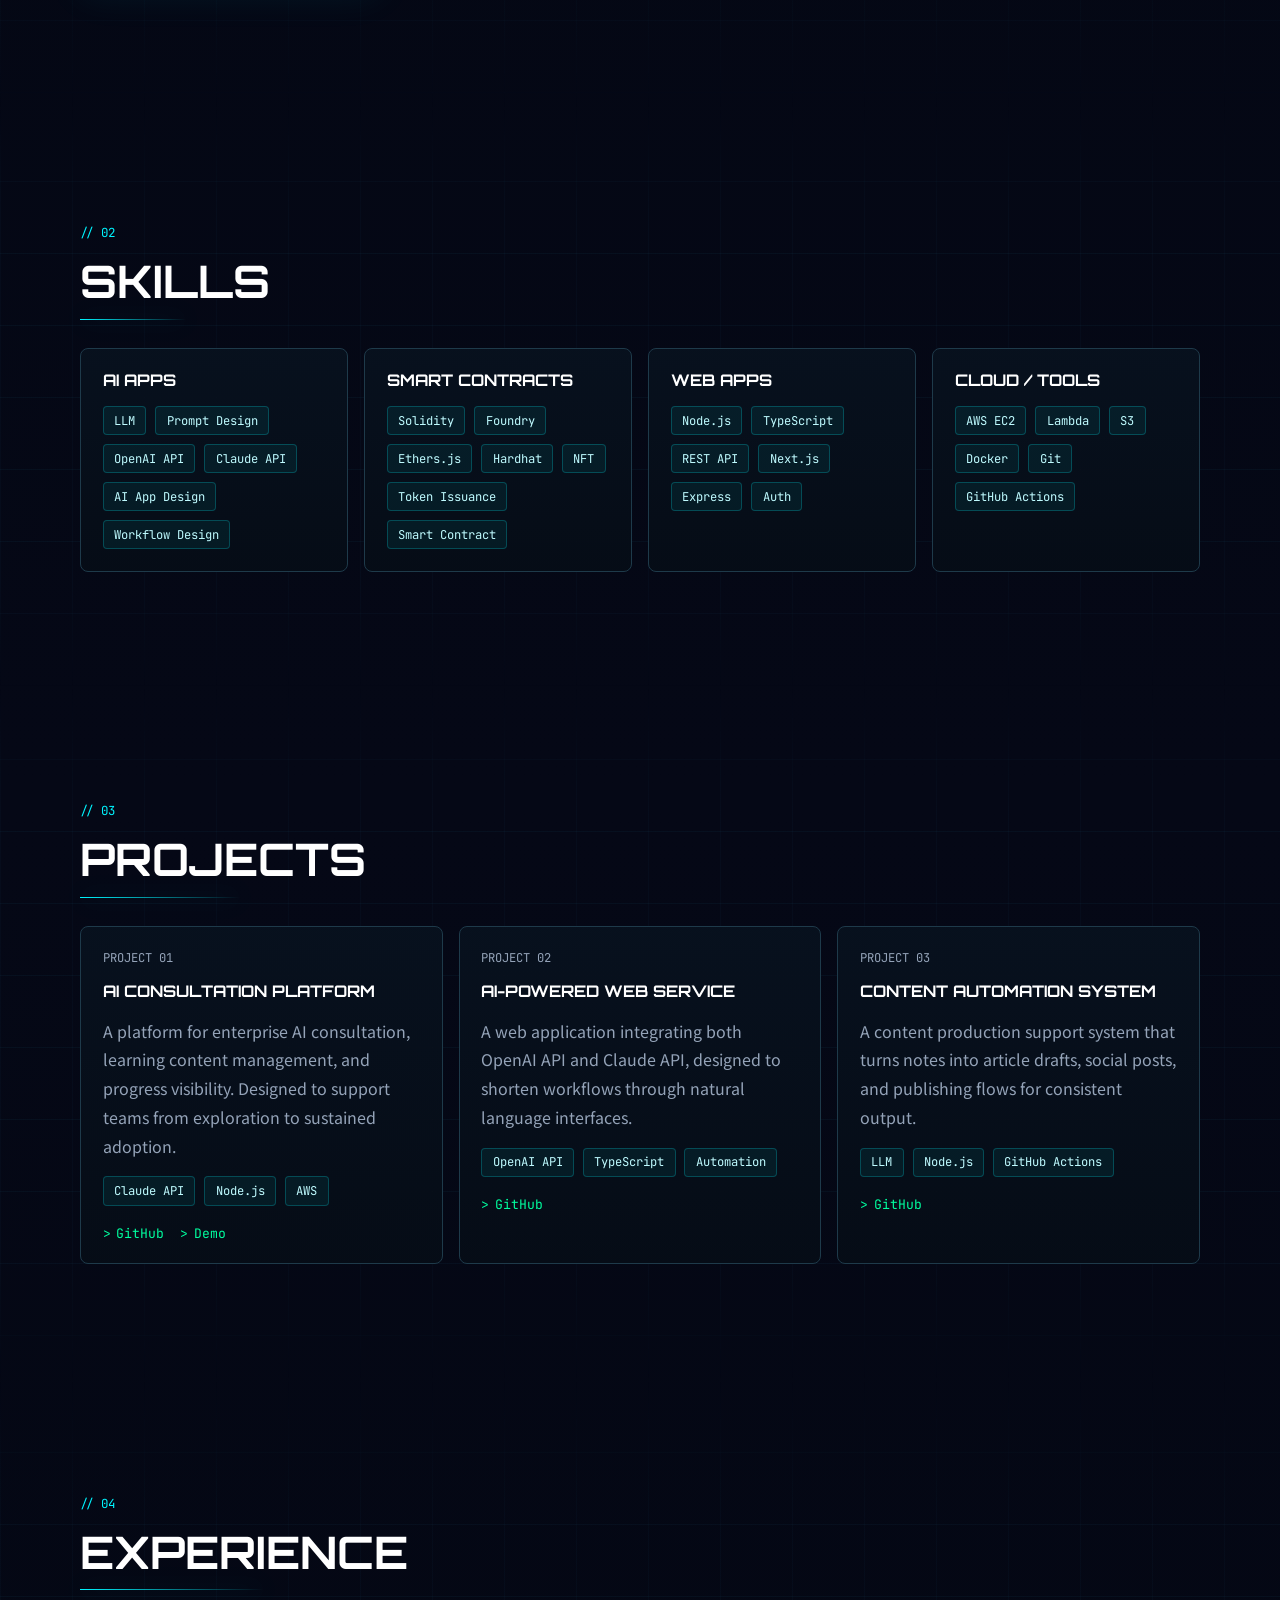
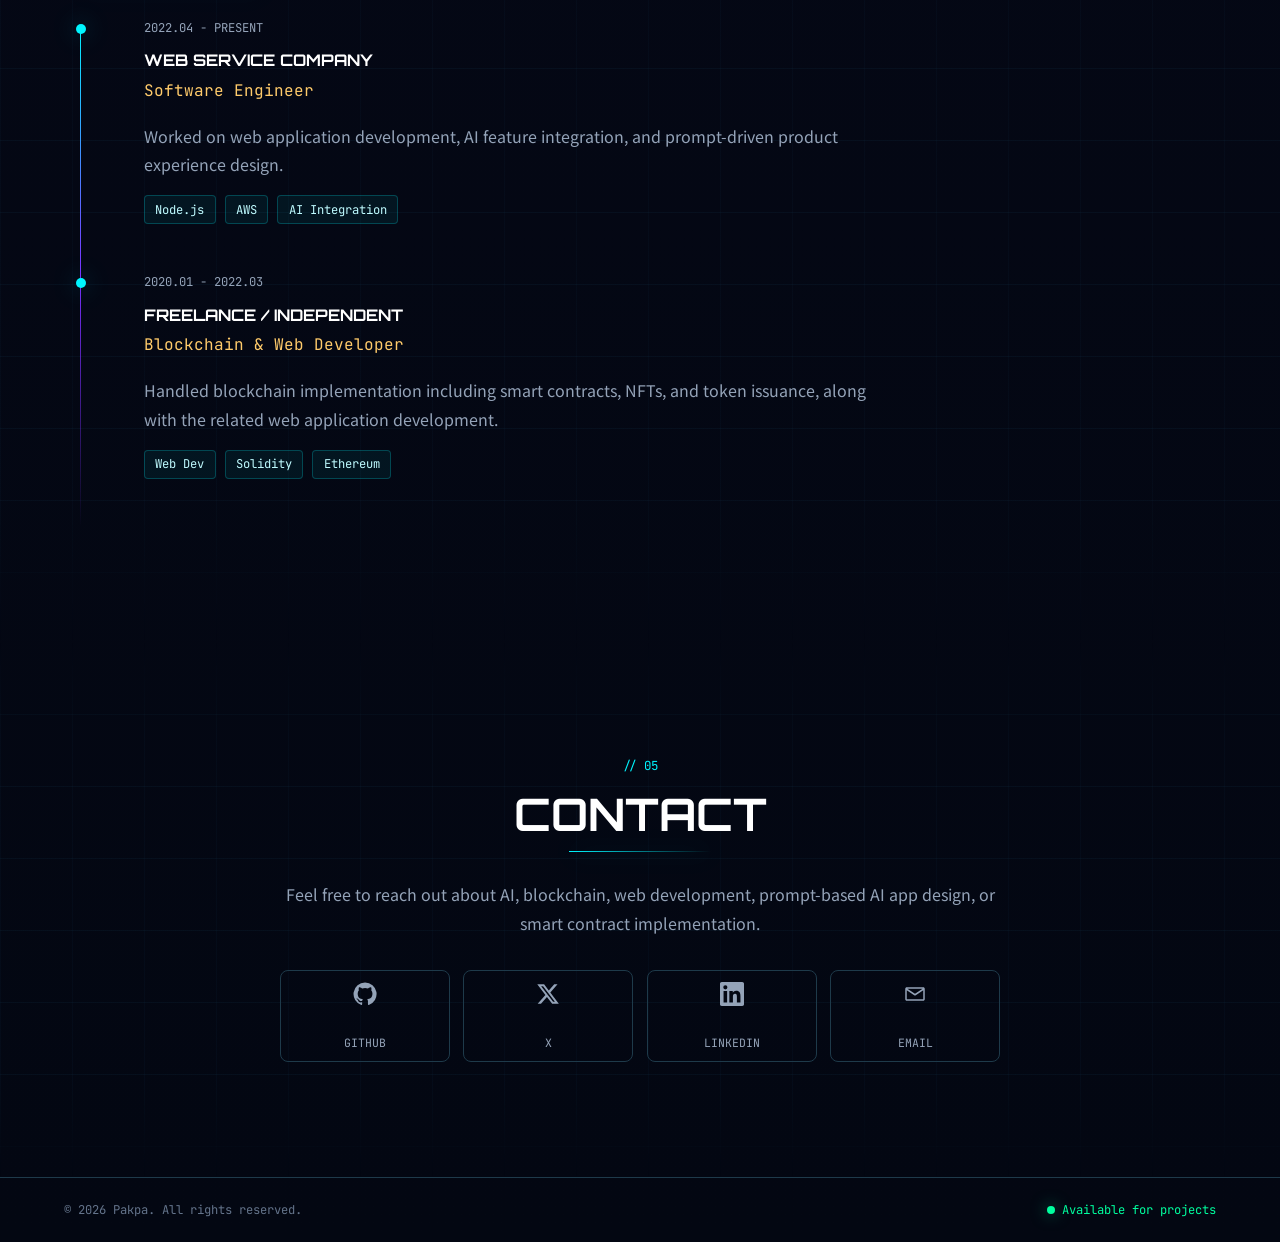
==== commit 9e174bb1: "[PBI-007] docs(copy): refine branding and technical positioning" ====
--- a/index.html
+++ b/index.html
@@ -3,17 +3,17 @@
   <head>
     <meta charset="utf-8">
     <meta name="viewport" content="width=device-width, initial-scale=1">
-    <title>Pakpa | Web, AI, and Smart Contract Developer</title>
+    <title>Pakpa | AI & Blockchain Developer</title>
     <meta
       name="description"
-      content="webアプリ開発、AIアプリ開発、スマートコントラクト開発を行う Pakpa のポートフォリオサイトです。"
+      content="AI とブロックチェーン領域を軸に、web開発、プロンプトAIアプリ設計、スマートコントラクト、NFT、トークン発行に取り組む Pakpa のポートフォリオサイトです。"
     >
     <meta name="theme-color" content="#030712">
     <meta property="og:type" content="website">
-    <meta property="og:title" content="Pakpa | Web, AI, and Smart Contract Developer">
+    <meta property="og:title" content="Pakpa | AI & Blockchain Developer">
     <meta
       property="og:description"
-      content="webアプリ開発、AIアプリ開発、スマートコントラクト開発を行う Pakpa のポートフォリオ。"
+      content="AI とブロックチェーン領域を軸に、web開発、プロンプトAIアプリ設計、スマートコントラクト、NFT、トークン発行に取り組む Pakpa のポートフォリオ。"
     >
     <meta property="og:image" content="assets/og-image.svg">
     <meta name="twitter:card" content="summary_large_image">
@@ -79,10 +79,10 @@
           <p class="system-label hero-intro" data-i18n="hero_system">// INITIALIZING PORTFOLIO NODE</p>
           <h1 class="glitch-title hero-intro" id="hero-title" data-text="PAKPA">PAKPA</h1>
           <p class="hero-role hero-intro">
-            <span data-typewriter>AI App Developer</span><span class="typing-caret" aria-hidden="true"></span>
+            <span data-typewriter>AI Developer</span><span class="typing-caret" aria-hidden="true"></span>
           </p>
           <p class="hero-copy hero-intro" data-i18n="hero_copy">
-            webアプリ開発、AIアプリ開発、スマートコントラクト開発を軸に、実装まで落とし込む開発を行っています。
+            web開発、プロンプトAIアプリ設計、スマートコントラクト、NFT、トークン発行まで、実装に落とし込む開発を行っています。
           </p>
           <div class="hero-actions hero-intro" aria-label="主要リンク" data-i18n-attr="aria-label:primary_links">
             <a class="button button-primary" href="#projects" data-i18n="hero_cta_projects">View Projects</a>
@@ -110,7 +110,7 @@
             <dl class="identity-stats">
               <div>
                 <dt data-i18n="stat_focus">Focus</dt>
-                <dd data-i18n="stat_focus_value">Web Apps / AI Apps / Smart Contracts</dd>
+                <dd data-i18n="stat_focus_value">AI / Blockchain / Web Development</dd>
               </div>
               <div>
                 <dt data-i18n="stat_base">Base</dt>
@@ -125,18 +125,18 @@
 
           <div class="about-copy reveal-child">
             <p data-i18n="about_p1">
-              webアプリ開発、AIアプリ開発、スマートコントラクト開発を中心に取り組んでいます。検証で終わらせず、実装して使える形にすることを大切にしています。
+              AI とブロックチェーン領域を軸に、web開発、プロンプトAIアプリ設計、スマートコントラクト開発に取り組んでいます。検証で終わらせず、実装して使える形にすることを大切にしています。
             </p>
             <p data-i18n="about_p2">
-              企業内エンジニアとしての開発経験に加え、個人事業として AI 導入支援、AI トレーニング、サービス設計の相談にも取り組んでいます。
+              要件整理から実装まで一貫して関わり、NFT やトークン発行を含むブロックチェーン実装と、AI を活用したアプリ設計の両方に対応しています。
             </p>
             <div class="badge-list" aria-label="Keywords" data-i18n-attr="aria-label:keywords_label">
-              <span>#AI Integration</span>
-              <span>#SmartContract</span>
+              <span>#AI</span>
+              <span>#Blockchain</span>
               <span>#Node.js</span>
-              <span>#AWS</span>
-              <span>#TypeScript</span>
-              <span>#AIApps</span>
+              <span>#PromptAIAppDesign</span>
+              <span>#NFT</span>
+              <span>#TokenIssuance</span>
             </div>
           </div>
         </div>
@@ -150,14 +150,14 @@
           </div>
           <div class="skills-grid stagger-grid">
             <article class="neon-card reveal-child">
-              <h3>AI / ML</h3>
+              <h3>AI Apps</h3>
               <ul class="chip-list">
                 <li>LLM</li>
-                <li>RAG</li>
+                <li>Prompt Design</li>
                 <li>OpenAI API</li>
                 <li>Claude API</li>
-                <li>Prompt Design</li>
-                <li>AI Workflow</li>
+                <li>AI App Design</li>
+                <li>Workflow Design</li>
               </ul>
             </article>
             <article class="neon-card reveal-child">
@@ -167,7 +167,8 @@
                 <li>Foundry</li>
                 <li>Ethers.js</li>
                 <li>Hardhat</li>
-                <li>Token</li>
+                <li>NFT</li>
+                <li>Token Issuance</li>
                 <li>Smart Contract</li>
               </ul>
             </article>
@@ -277,9 +278,9 @@
             <article class="timeline-item reveal-child">
               <p class="timeline-period">2020.01 - 2022.03</p>
               <h3 data-i18n="exp_02_company">Freelance / Independent</h3>
-              <p class="timeline-role" data-i18n="exp_02_role">Web App & Smart Contract Developer</p>
+              <p class="timeline-role" data-i18n="exp_02_role">Blockchain & Web Developer</p>
               <p data-i18n="exp_02_desc">
-                webアプリ開発とスマートコントラクト開発を担当。Solidity による実装を中心に取り組みました。
+                スマートコントラクト、NFT、トークン発行を含むブロックチェーン実装と、関連するwebアプリ開発を担当しました。
               </p>
               <div class="tag-row">
                 <span>Web Dev</span>
@@ -298,7 +299,7 @@
             <h2 class="section-title" id="contact-title" data-i18n="contact_title">Contact</h2>
           </div>
           <p class="reveal-child" data-i18n="contact_copy">
-            webアプリ開発、AIアプリ開発、スマートコントラクト開発のご相談など、お気軽にご連絡ください。
+            AI、ブロックチェーン、web開発、プロンプトAIアプリ設計、スマートコントラクト実装のご相談など、お気軽にご連絡ください。
           </p>
           <div class="social-grid stagger-grid" aria-label="Contact links" data-i18n-attr="aria-label:contact_links">
             <a class="social-link reveal-child" href="#" aria-label="GitHub">
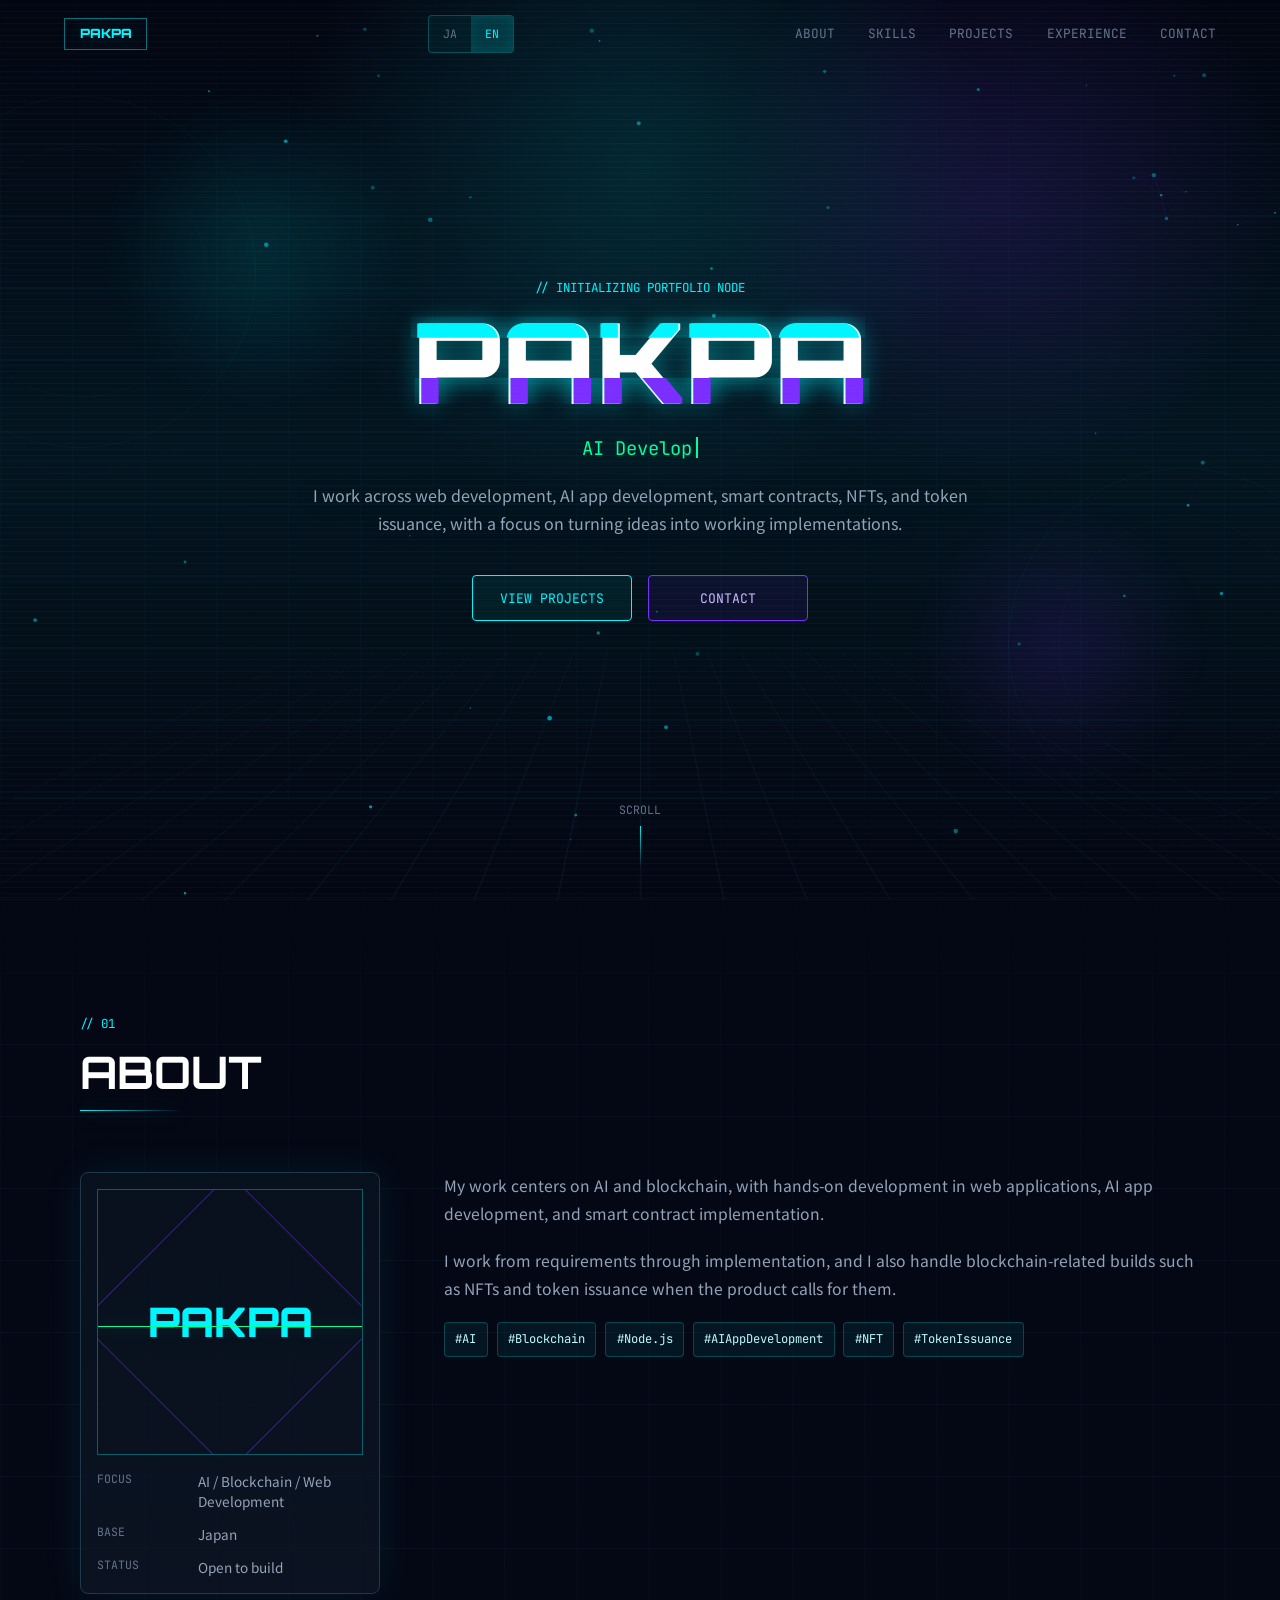
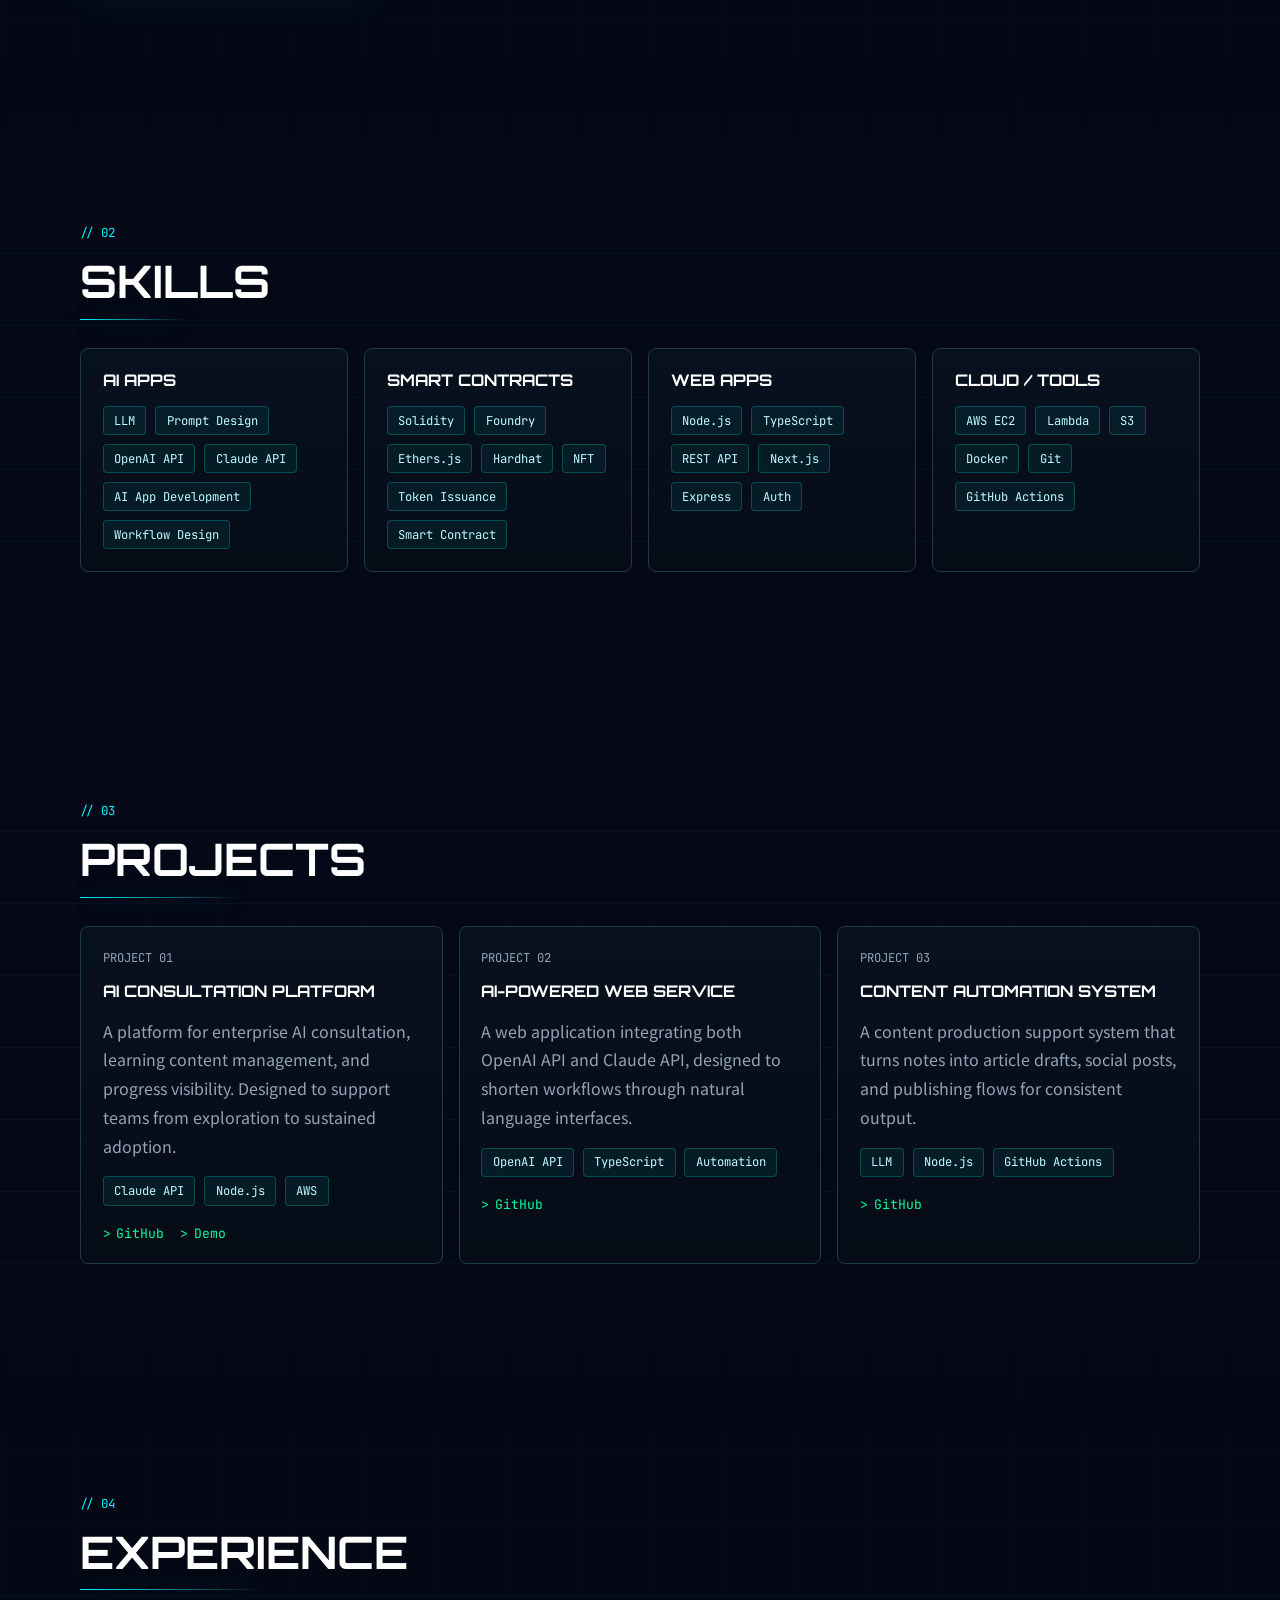
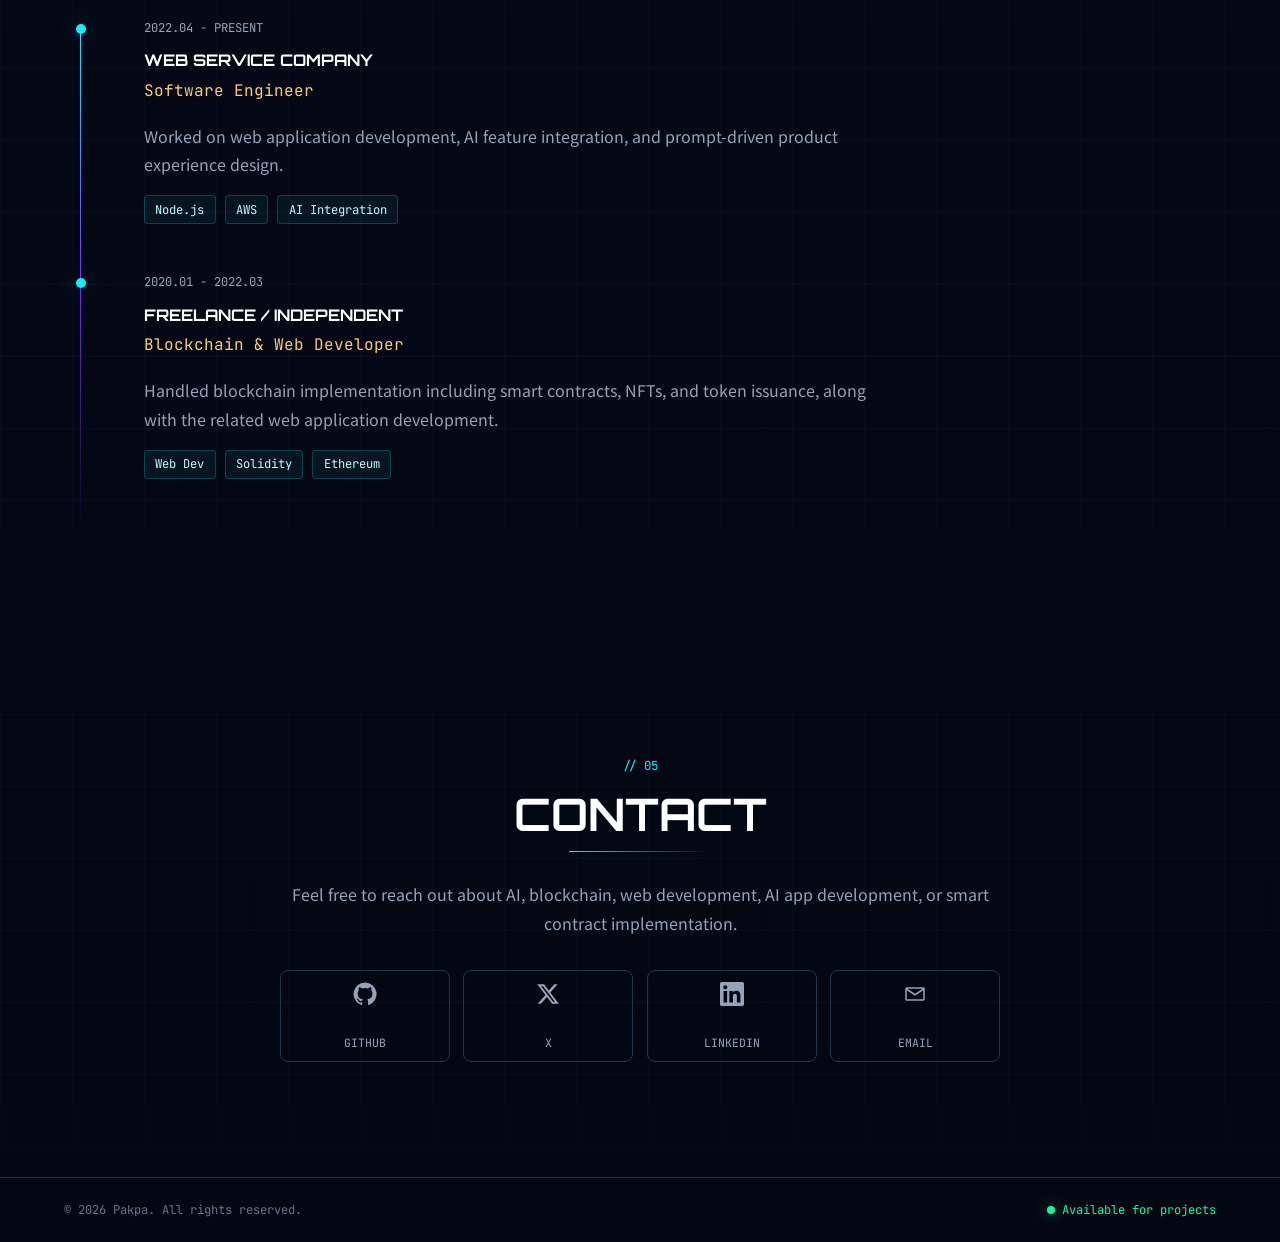
==== commit 915619da: "[PBI-008] docs(copy): replace awkward AI wording" ====
--- a/index.html
+++ b/index.html
@@ -6,14 +6,14 @@
     <title>Pakpa | AI & Blockchain Developer</title>
     <meta
       name="description"
-      content="AI とブロックチェーン領域を軸に、web開発、プロンプトAIアプリ設計、スマートコントラクト、NFT、トークン発行に取り組む Pakpa のポートフォリオサイトです。"
+      content="AI とブロックチェーン領域を軸に、web開発、AIアプリ開発、スマートコントラクト、NFT、トークン発行に取り組む Pakpa のポートフォリオサイトです。"
     >
     <meta name="theme-color" content="#030712">
     <meta property="og:type" content="website">
     <meta property="og:title" content="Pakpa | AI & Blockchain Developer">
     <meta
       property="og:description"
-      content="AI とブロックチェーン領域を軸に、web開発、プロンプトAIアプリ設計、スマートコントラクト、NFT、トークン発行に取り組む Pakpa のポートフォリオ。"
+      content="AI とブロックチェーン領域を軸に、web開発、AIアプリ開発、スマートコントラクト、NFT、トークン発行に取り組む Pakpa のポートフォリオ。"
     >
     <meta property="og:image" content="assets/og-image.svg">
     <meta name="twitter:card" content="summary_large_image">
@@ -82,7 +82,7 @@
             <span data-typewriter>AI Developer</span><span class="typing-caret" aria-hidden="true"></span>
           </p>
           <p class="hero-copy hero-intro" data-i18n="hero_copy">
-            web開発、プロンプトAIアプリ設計、スマートコントラクト、NFT、トークン発行まで、実装に落とし込む開発を行っています。
+            web開発、AIアプリ開発、スマートコントラクト、NFT、トークン発行まで、実装に落とし込む開発を行っています。
           </p>
           <div class="hero-actions hero-intro" aria-label="主要リンク" data-i18n-attr="aria-label:primary_links">
             <a class="button button-primary" href="#projects" data-i18n="hero_cta_projects">View Projects</a>
@@ -125,7 +125,7 @@
 
           <div class="about-copy reveal-child">
             <p data-i18n="about_p1">
-              AI とブロックチェーン領域を軸に、web開発、プロンプトAIアプリ設計、スマートコントラクト開発に取り組んでいます。検証で終わらせず、実装して使える形にすることを大切にしています。
+              AI とブロックチェーン領域を軸に、web開発、AIアプリ開発、スマートコントラクト開発に取り組んでいます。検証で終わらせず、実装して使える形にすることを大切にしています。
             </p>
             <p data-i18n="about_p2">
               要件整理から実装まで一貫して関わり、NFT やトークン発行を含むブロックチェーン実装と、AI を活用したアプリ設計の両方に対応しています。
@@ -134,7 +134,7 @@
               <span>#AI</span>
               <span>#Blockchain</span>
               <span>#Node.js</span>
-              <span>#PromptAIAppDesign</span>
+              <span>#AIAppDevelopment</span>
               <span>#NFT</span>
               <span>#TokenIssuance</span>
             </div>
@@ -156,7 +156,7 @@
                 <li>Prompt Design</li>
                 <li>OpenAI API</li>
                 <li>Claude API</li>
-                <li>AI App Design</li>
+                <li>AI App Development</li>
                 <li>Workflow Design</li>
               </ul>
             </article>
@@ -299,7 +299,7 @@
             <h2 class="section-title" id="contact-title" data-i18n="contact_title">Contact</h2>
           </div>
           <p class="reveal-child" data-i18n="contact_copy">
-            AI、ブロックチェーン、web開発、プロンプトAIアプリ設計、スマートコントラクト実装のご相談など、お気軽にご連絡ください。
+            AI、ブロックチェーン、web開発、AIアプリ開発、スマートコントラクト実装のご相談など、お気軽にご連絡ください。
           </p>
           <div class="social-grid stagger-grid" aria-label="Contact links" data-i18n-attr="aria-label:contact_links">
             <a class="social-link reveal-child" href="#" aria-label="GitHub">
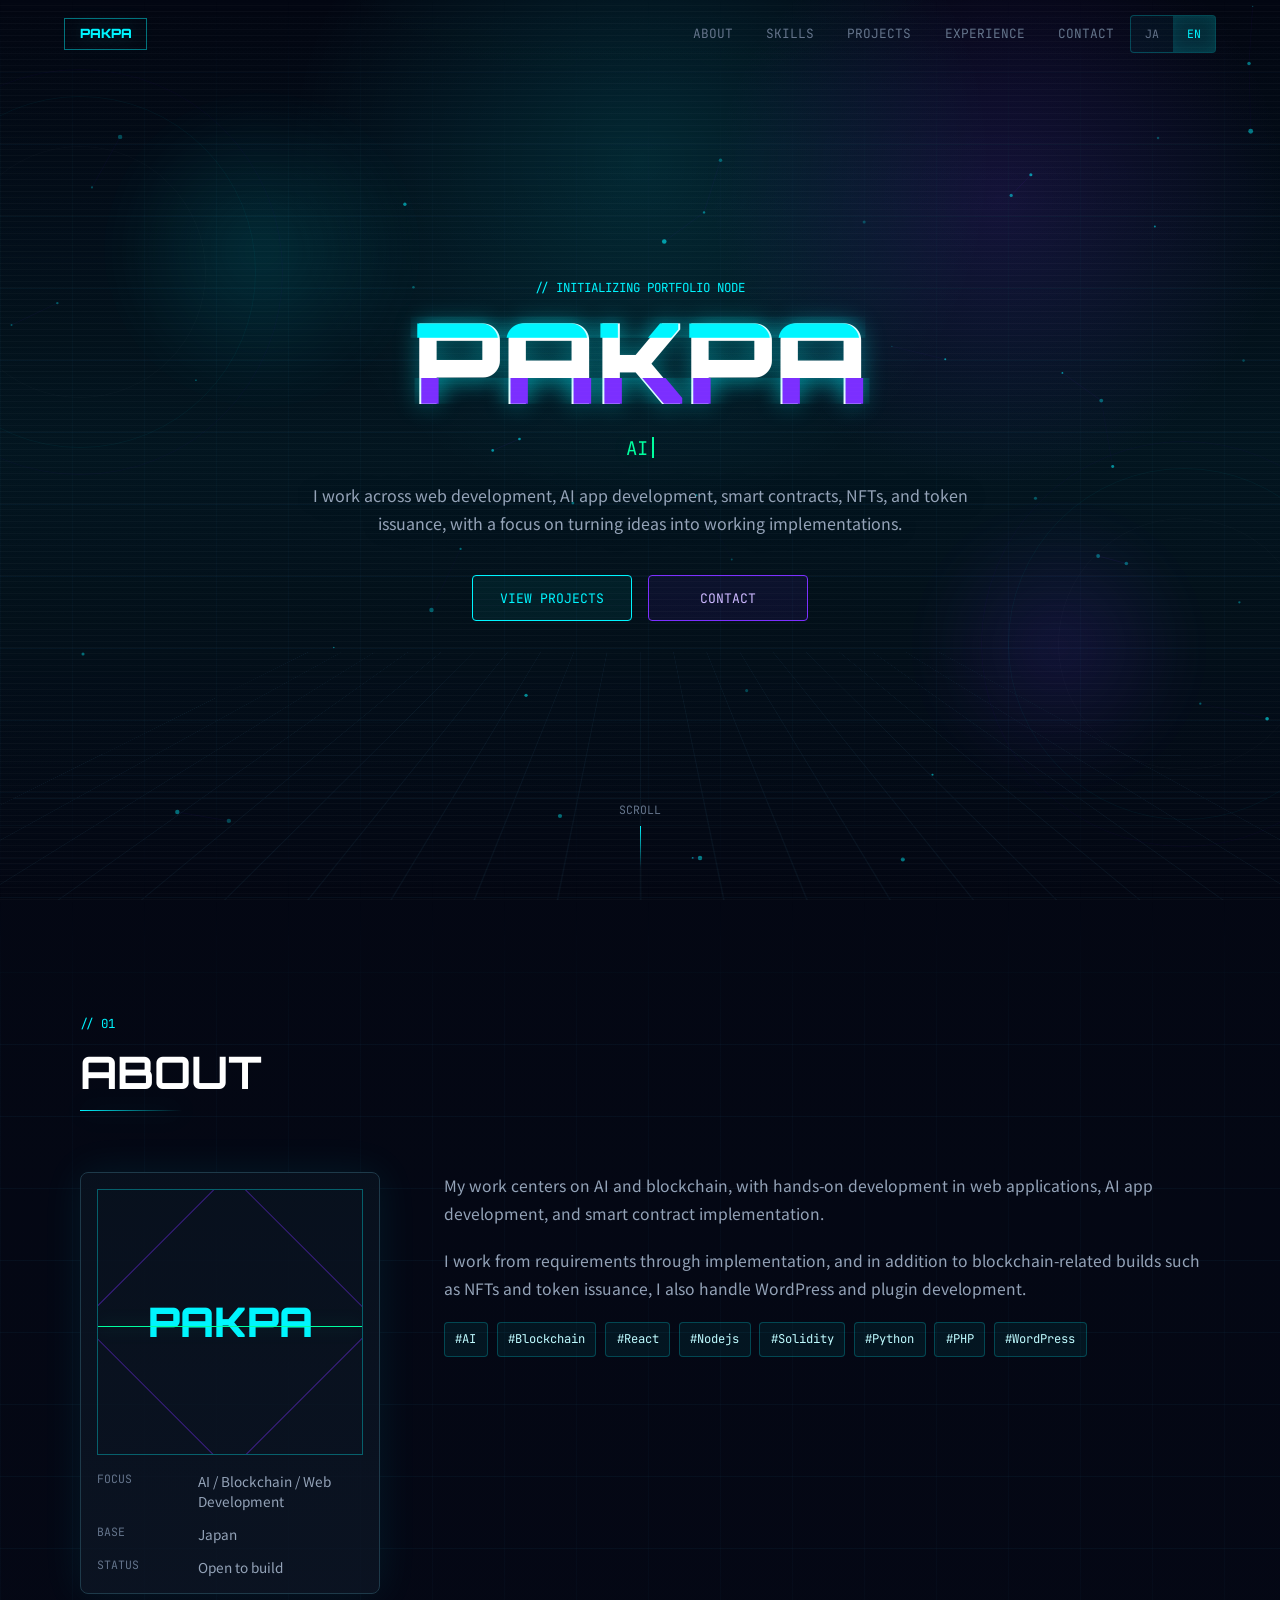
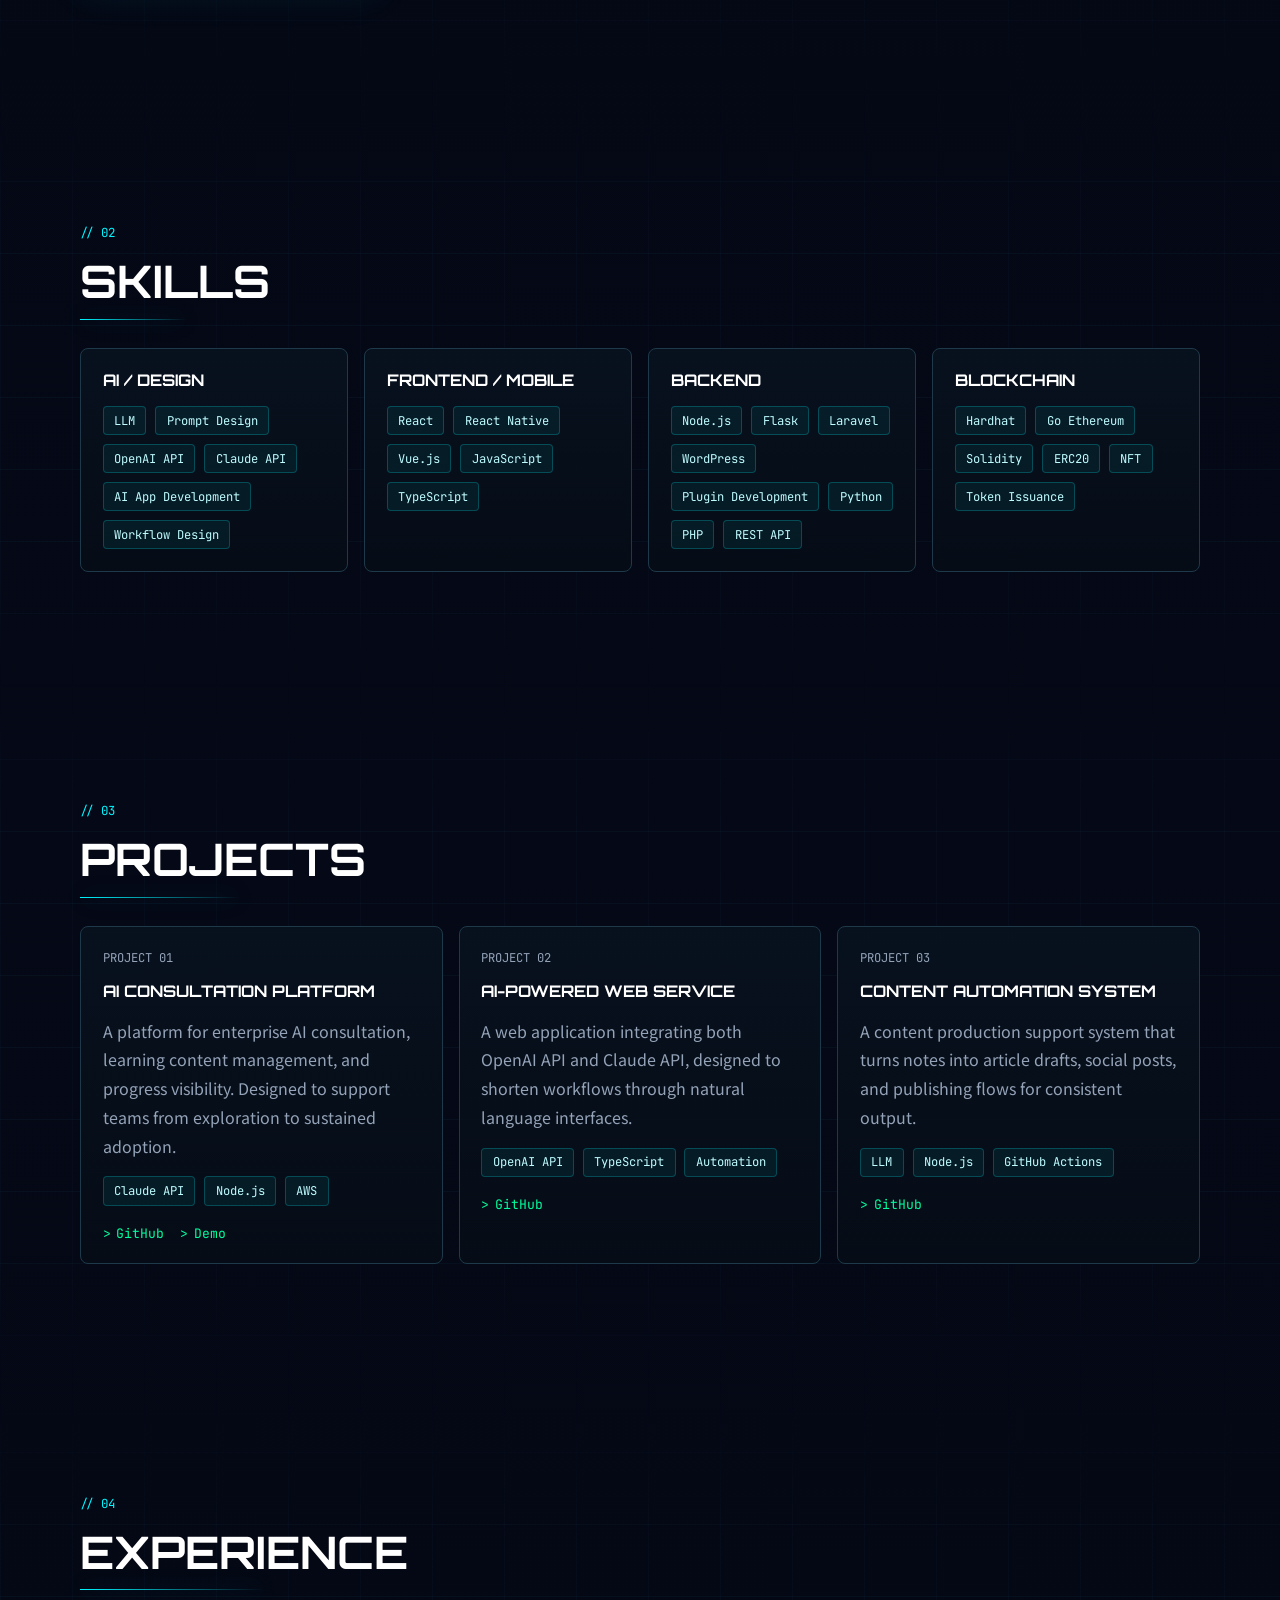
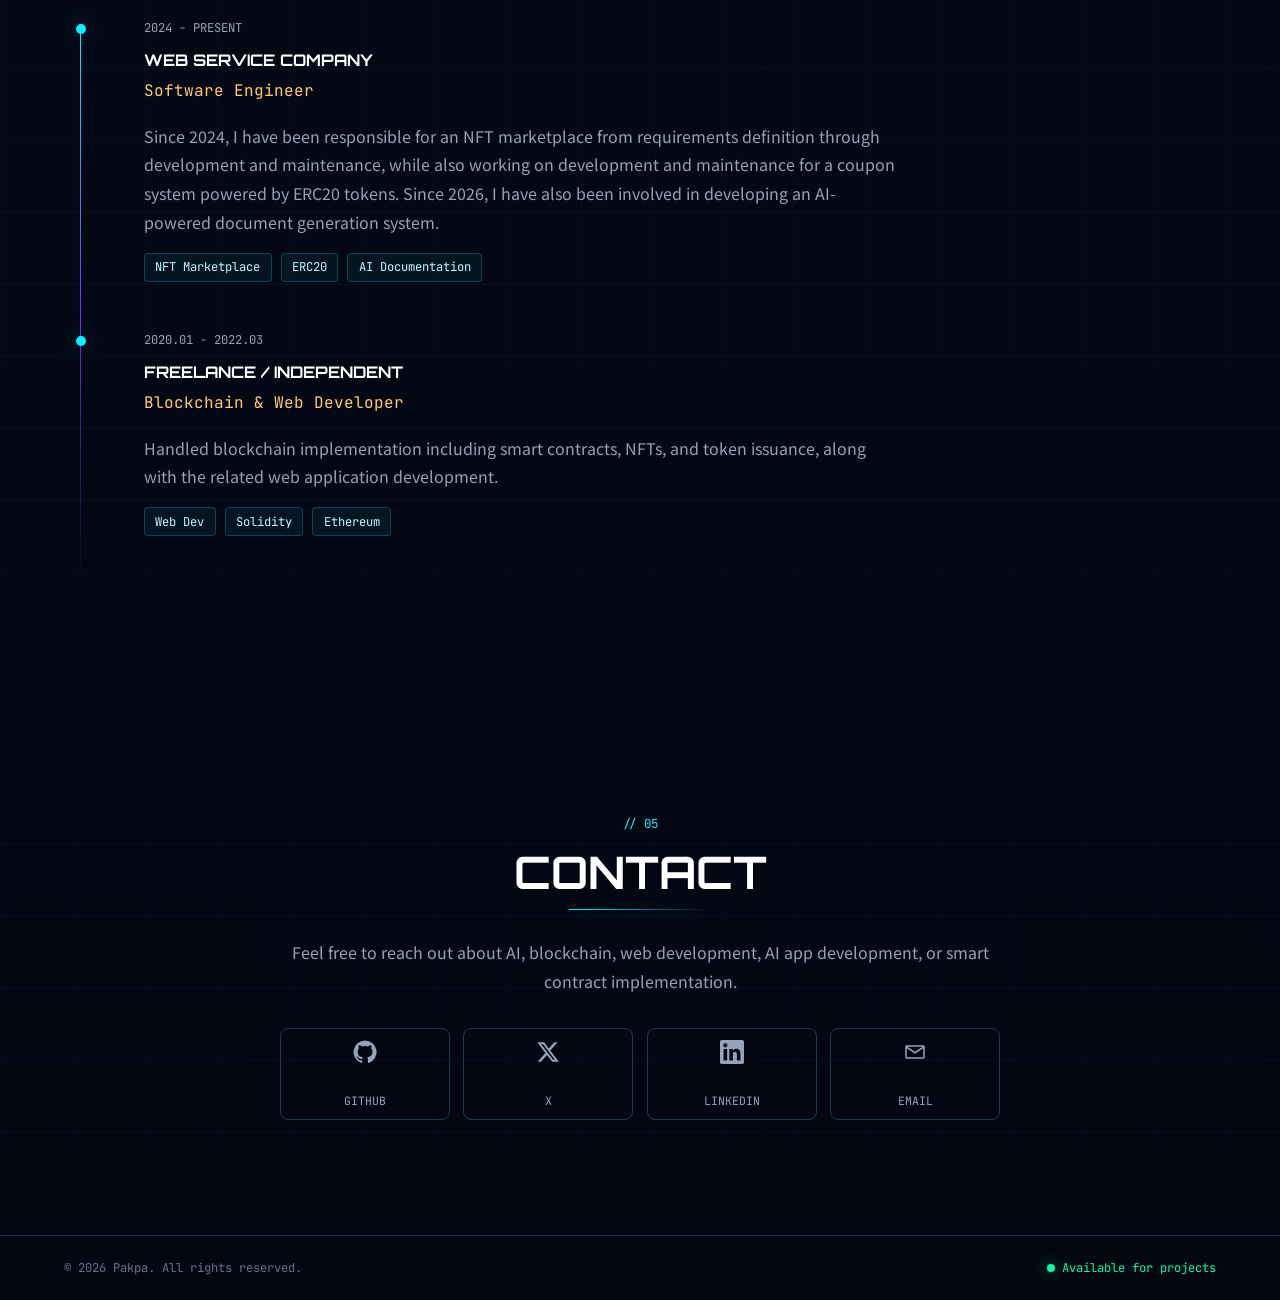
==== commit 103e3d59: "[PBI-012] docs(copy): update experience and tech stack" ====
--- a/index.html
+++ b/index.html
@@ -128,15 +128,17 @@
               AI とブロックチェーン領域を軸に、web開発、AIアプリ開発、スマートコントラクト開発に取り組んでいます。検証で終わらせず、実装して使える形にすることを大切にしています。
             </p>
             <p data-i18n="about_p2">
-              要件整理から実装まで一貫して関わり、NFT やトークン発行を含むブロックチェーン実装と、AI を活用したアプリ設計の両方に対応しています。
+              要件整理から実装まで一貫して関わり、NFT やトークン発行を含むブロックチェーン実装に加えて、WordPress とそのプラグイン開発にも対応しています。
             </p>
             <div class="badge-list" aria-label="Keywords" data-i18n-attr="aria-label:keywords_label">
               <span>#AI</span>
               <span>#Blockchain</span>
-              <span>#Node.js</span>
-              <span>#AIAppDevelopment</span>
-              <span>#NFT</span>
-              <span>#TokenIssuance</span>
+              <span>#React</span>
+              <span>#Nodejs</span>
+              <span>#Solidity</span>
+              <span>#Python</span>
+              <span>#PHP</span>
+              <span>#WordPress</span>
             </div>
           </div>
         </div>
@@ -150,7 +152,7 @@
           </div>
           <div class="skills-grid stagger-grid">
             <article class="neon-card reveal-child">
-              <h3>AI Apps</h3>
+              <h3>AI / Design</h3>
               <ul class="chip-list">
                 <li>LLM</li>
                 <li>Prompt Design</li>
@@ -161,37 +163,37 @@
               </ul>
             </article>
             <article class="neon-card reveal-child">
-              <h3>Smart Contracts</h3>
+              <h3>Frontend / Mobile</h3>
               <ul class="chip-list">
+                <li>React</li>
+                <li>React Native</li>
+                <li>Vue.js</li>
+                <li>JavaScript</li>
+                <li>TypeScript</li>
+              </ul>
+            </article>
+            <article class="neon-card reveal-child">
+              <h3>Backend</h3>
+              <ul class="chip-list">
+                <li>Node.js</li>
+                <li>Flask</li>
+                <li>Laravel</li>
+                <li>WordPress</li>
+                <li>Plugin Development</li>
+                <li>Python</li>
+                <li>PHP</li>
+                <li>REST API</li>
+              </ul>
+            </article>
+            <article class="neon-card reveal-child">
+              <h3>Blockchain</h3>
+              <ul class="chip-list">
+                <li>Hardhat</li>
+                <li>Go Ethereum</li>
                 <li>Solidity</li>
-                <li>Foundry</li>
-                <li>Ethers.js</li>
-                <li>Hardhat</li>
+                <li>ERC20</li>
                 <li>NFT</li>
                 <li>Token Issuance</li>
-                <li>Smart Contract</li>
-              </ul>
-            </article>
-            <article class="neon-card reveal-child">
-              <h3>Web Apps</h3>
-              <ul class="chip-list">
-                <li>Node.js</li>
-                <li>TypeScript</li>
-                <li>REST API</li>
-                <li>Next.js</li>
-                <li>Express</li>
-                <li>Auth</li>
-              </ul>
-            </article>
-            <article class="neon-card reveal-child">
-              <h3>Cloud / Tools</h3>
-              <ul class="chip-list">
-                <li>AWS EC2</li>
-                <li>Lambda</li>
-                <li>S3</li>
-                <li>Docker</li>
-                <li>Git</li>
-                <li>GitHub Actions</li>
               </ul>
             </article>
           </div>
@@ -263,16 +265,16 @@
           </div>
           <div class="timeline">
             <article class="timeline-item reveal-child">
-              <p class="timeline-period">2022.04 - Present</p>
+              <p class="timeline-period">2024 - Present</p>
               <h3 data-i18n="exp_01_company">Web Service Company</h3>
               <p class="timeline-role" data-i18n="exp_01_role">Software Engineer</p>
               <p data-i18n="exp_01_desc">
-                Web サービスのバックエンド開発、クラウドインフラ設計、AI ツールのサービス組み込み、社内 AI トレーニングの企画・推進を担当。
-              </p>
-              <div class="tag-row">
-                <span>Node.js</span>
-                <span>AWS</span>
-                <span>AI Integration</span>
+                2024年から NFTマーケットプレイスの要件定義から開発保守までを担当し、ERC20トークンを活用したクーポンシステムの開発保守にも従事。2026年からは AIドキュメント自動生成システムの開発にも携わっています。
+              </p>
+              <div class="tag-row">
+                <span>NFT Marketplace</span>
+                <span>ERC20</span>
+                <span>AI Documentation</span>
               </div>
             </article>
             <article class="timeline-item reveal-child">
--- a/assets/styles.css
+++ b/assets/styles.css
@@ -101,10 +101,26 @@
   transition: background-color 180ms ease, border-color 180ms ease, backdrop-filter 180ms ease;
 }
 
+.brand {
+  order: 1;
+  color: var(--accent-cyan);
+  font-family: var(--font-display);
+  font-weight: 900;
+  text-decoration: none;
+  text-shadow: var(--shadow-cyan);
+}
+
+.site-nav {
+  order: 2;
+  margin-left: auto;
+}
+
 .header-tools {
+  order: 3;
   display: flex;
   align-items: center;
   gap: .8rem;
+  margin-left: 1rem;
 }
 
 .lang-switch {
@@ -140,14 +156,6 @@
   border-bottom-color: rgb(0 245 255 / 18%);
   background: rgb(3 7 18 / 82%);
   backdrop-filter: blur(18px);
-}
-
-.brand {
-  color: var(--accent-cyan);
-  font-family: var(--font-display);
-  font-weight: 900;
-  text-decoration: none;
-  text-shadow: var(--shadow-cyan);
 }
 
 .brand-mark {
@@ -1076,19 +1084,31 @@
 @media (max-width: 760px) {
   .site-header {
     height: 64px;
+    padding: 0 .9rem;
   }
 
   .nav-toggle {
     display: block;
   }
 
+  .brand-mark {
+    min-width: 4.5rem;
+    height: 1.85rem;
+    padding: 0 .45rem;
+    font-size: .68rem;
+  }
+
   .site-nav {
     position: fixed;
-    inset: 64px 0 auto;
+    inset: 72px .9rem auto;
+    order: 2;
+    margin-left: 0;
     display: grid;
     gap: 0;
-    padding: 1rem;
+    padding: .65rem .9rem;
     background: rgb(3 7 18 / 96%);
+    border: 1px solid var(--border);
+    border-radius: 8px;
     border-bottom: 1px solid var(--border);
     transform: translateY(-120%);
     opacity: 0;
@@ -1103,7 +1123,7 @@
   }
 
   .site-nav a {
-    padding: 1rem;
+    padding: .95rem .5rem;
     border-bottom: 1px solid rgb(30 58 74 / 55%);
   }
 
@@ -1111,19 +1131,41 @@
     border-bottom: 0;
   }
 
+  .section-band {
+    padding: 4.5rem 1rem;
+  }
+
+  .hero {
+    min-height: auto;
+    padding-top: 6.5rem;
+    padding-bottom: 5.25rem;
+  }
+
   .about-layout,
   .skills-grid,
-  .projects-grid,
-  .social-grid {
+  .projects-grid {
     grid-template-columns: 1fr;
   }
 
+  .about-layout {
+    gap: 1.5rem;
+  }
+
   .identity-panel {
-    width: min(320px, 100%);
+    width: 100%;
+    max-width: 24rem;
+    justify-self: center;
+  }
+
+  .identity-stats div {
+    grid-template-columns: 4.7rem minmax(0, 1fr);
+    gap: .6rem;
   }
 
   .hero-copy {
+    width: 100%;
     font-size: .92rem;
+    line-height: 1.8;
   }
 
   .glitch-title {
@@ -1141,12 +1183,18 @@
   .hero-actions {
     display: grid;
     grid-template-columns: 1fr;
-    width: min(240px, 100%);
+    width: min(18rem, 100%);
     margin-inline: auto;
   }
 
+  .scroll-cue {
+    bottom: 1.2rem;
+  }
+
   .header-tools {
+    order: 3;
     gap: .55rem;
+    margin-left: 0;
   }
 
   .lang-switch {
@@ -1156,6 +1204,44 @@
   .lang-button {
     min-height: 34px;
     font-size: .68rem;
+  }
+
+  .badge-list,
+  .tag-row,
+  .chip-list {
+    gap: .45rem;
+  }
+
+  .neon-card,
+  .project-card {
+    padding: 1.1rem;
+  }
+
+  .project-links {
+    flex-direction: column;
+    gap: .55rem;
+  }
+
+  .timeline {
+    width: 100%;
+    padding-left: 1.35rem;
+  }
+
+  .timeline-item {
+    padding: 0 0 2.2rem 1.3rem;
+  }
+
+  .timeline-item::before {
+    left: -1.62rem;
+  }
+
+  .social-grid {
+    grid-template-columns: repeat(2, minmax(0, 1fr));
+    gap: .75rem;
+  }
+
+  .social-link {
+    min-height: 84px;
   }
 
   .hero-ring {
@@ -1177,16 +1263,39 @@
 
   .site-footer {
     display: grid;
+    justify-items: center;
+    text-align: center;
   }
 }
 
 @media (max-width: 420px) {
+  .site-header {
+    padding: 0 .75rem;
+  }
+
+  .site-nav {
+    inset: 70px .75rem auto;
+  }
+
   .glitch-title {
     font-size: 3.15rem;
   }
 
   .section-title {
     font-size: 1.85rem;
+  }
+
+  .hero-copy {
+    font-size: .88rem;
+  }
+
+  .identity-stats div {
+    grid-template-columns: 1fr;
+    gap: .2rem;
+  }
+
+  .social-grid {
+    grid-template-columns: 1fr;
   }
 }
 
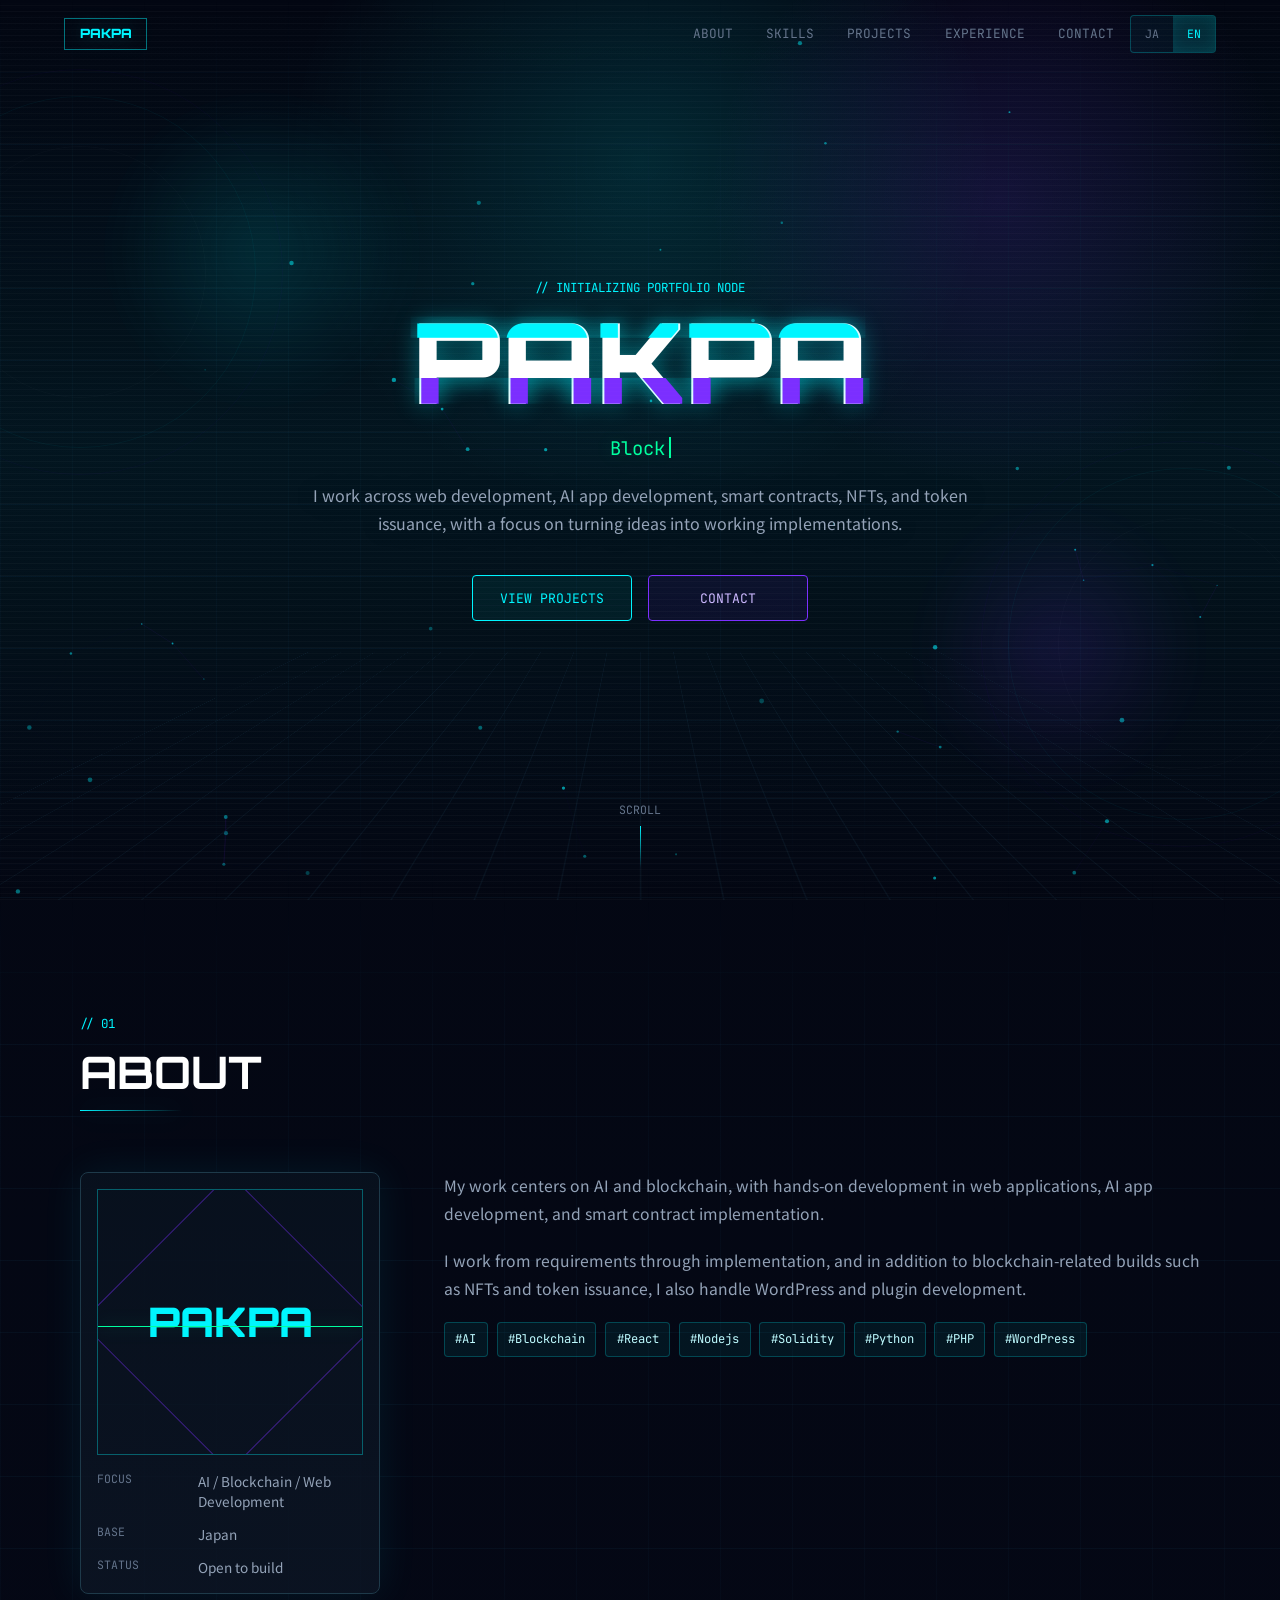
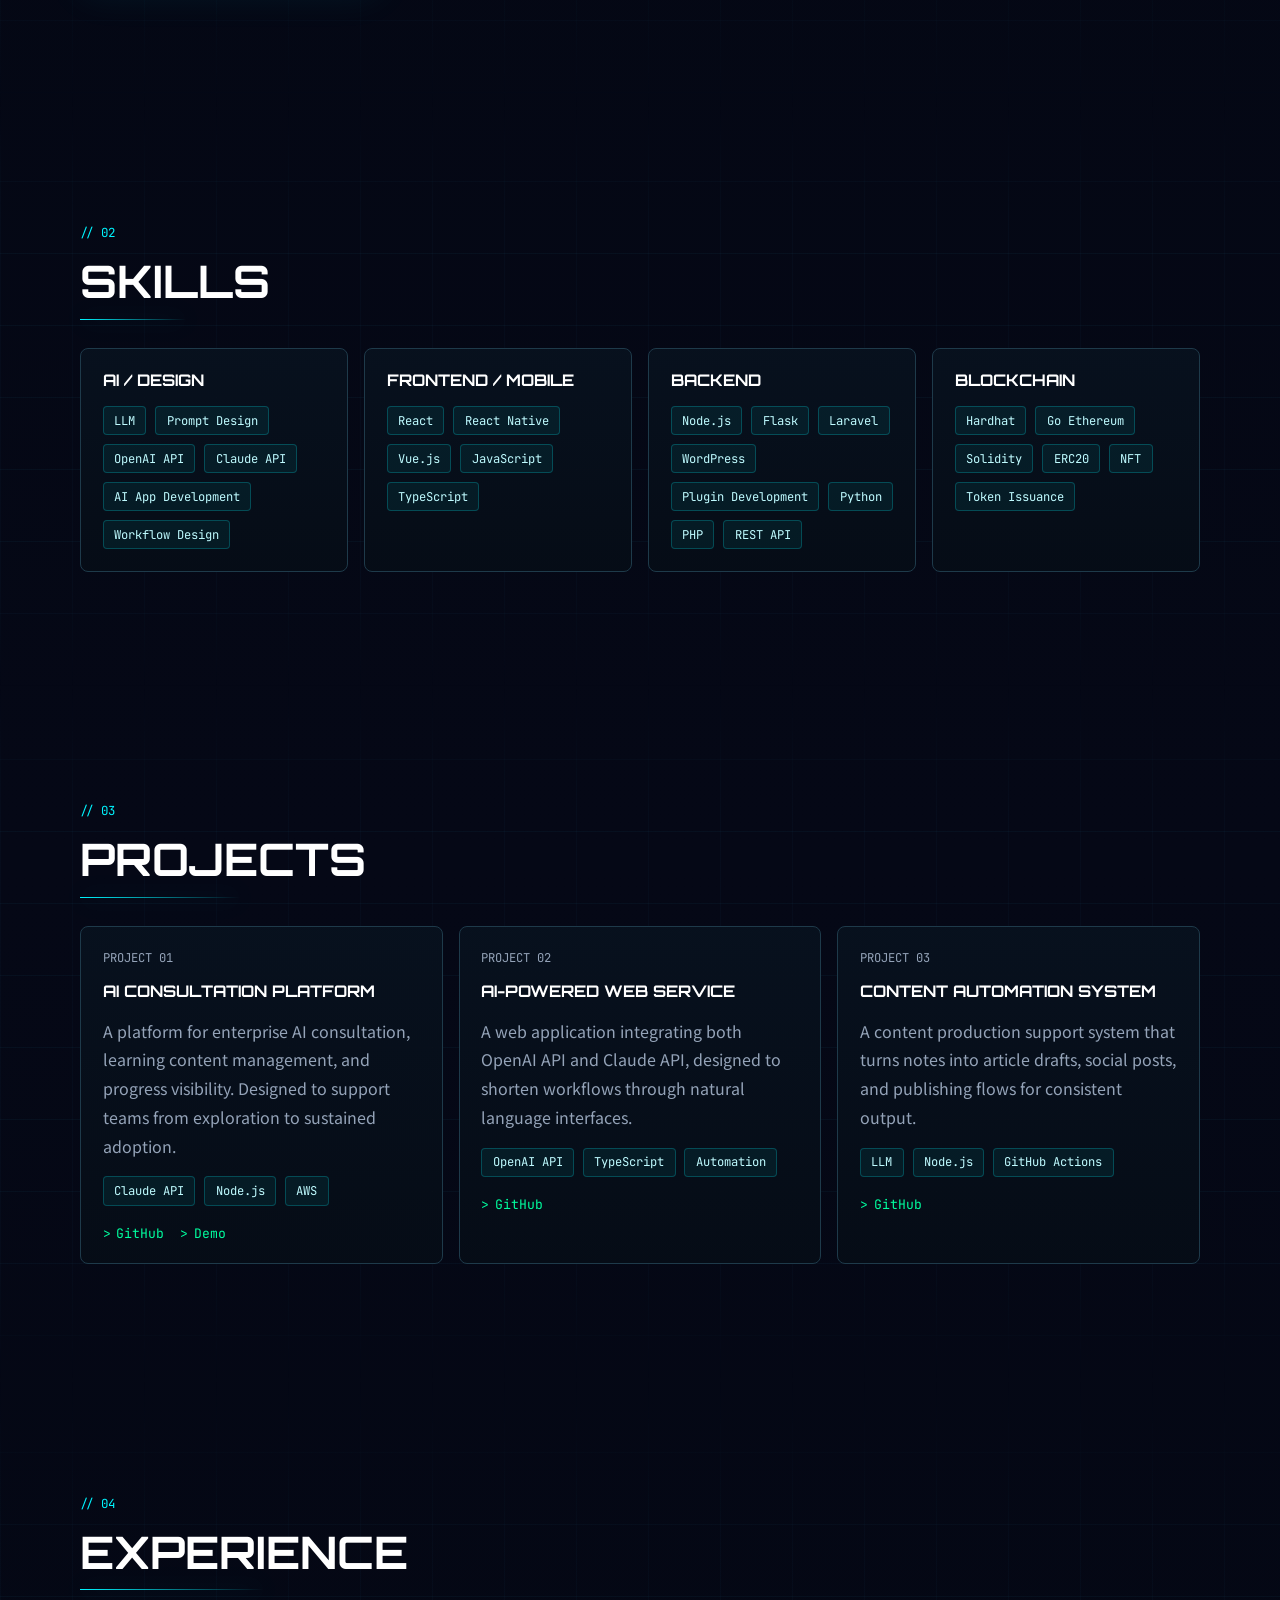
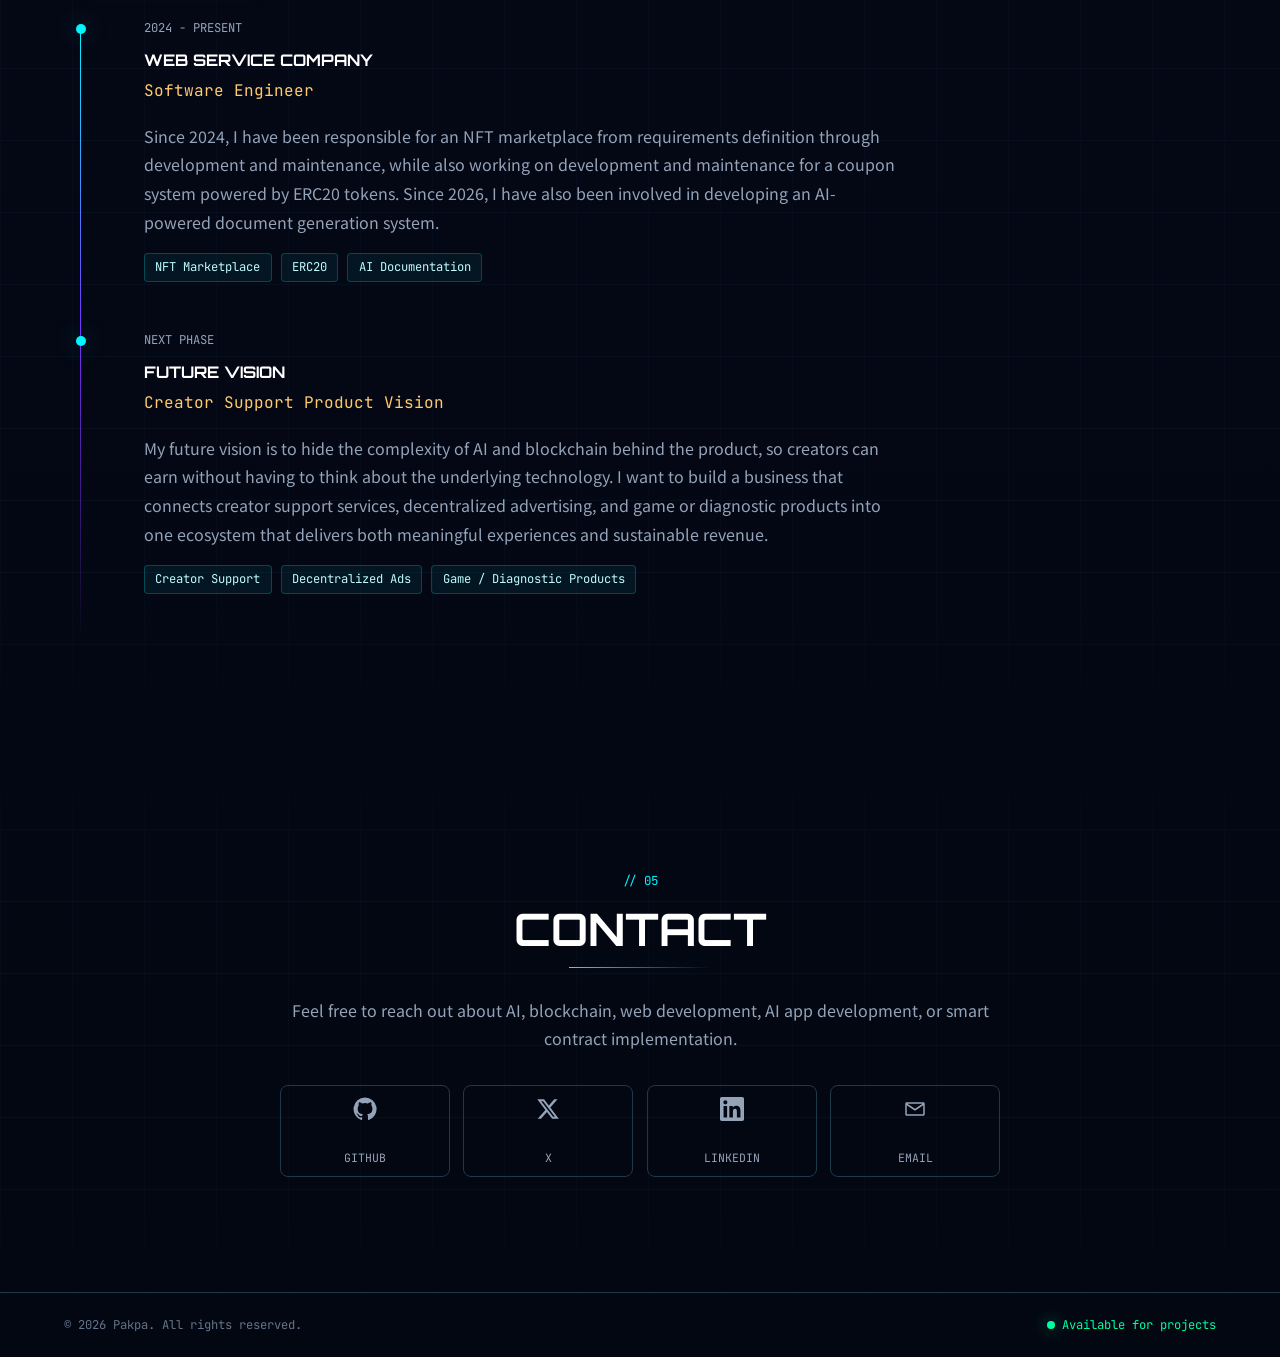
==== commit 3bcda398: "[PBI-013] docs(copy): refine future vision from business plan" ====
--- a/index.html
+++ b/index.html
@@ -278,16 +278,16 @@
               </div>
             </article>
             <article class="timeline-item reveal-child">
-              <p class="timeline-period">2020.01 - 2022.03</p>
-              <h3 data-i18n="exp_02_company">Freelance / Independent</h3>
-              <p class="timeline-role" data-i18n="exp_02_role">Blockchain & Web Developer</p>
+              <p class="timeline-period">Next Phase</p>
+              <h3 data-i18n="exp_02_company">Future Vision</h3>
+              <p class="timeline-role" data-i18n="exp_02_role">Creator Support Product Vision</p>
               <p data-i18n="exp_02_desc">
-                スマートコントラクト、NFT、トークン発行を含むブロックチェーン実装と、関連するwebアプリ開発を担当しました。
-              </p>
-              <div class="tag-row">
-                <span>Web Dev</span>
-                <span>Solidity</span>
-                <span>Ethereum</span>
+                AI とブロックチェーンを裏側に隠し、クリエイターが技術の複雑さを意識せずに収益化できる仕組みを作っていきたいと考えています。今後はクリエイター支援サービス、分散型広告、ゲームや診断プロダクトを連動させながら、体験と収益の両方を設計できる事業を形にしていくことが目標です。
+              </p>
+              <div class="tag-row">
+                <span>Creator Support</span>
+                <span>Decentralized Ads</span>
+                <span>Game / Diagnostic Products</span>
               </div>
             </article>
           </div>
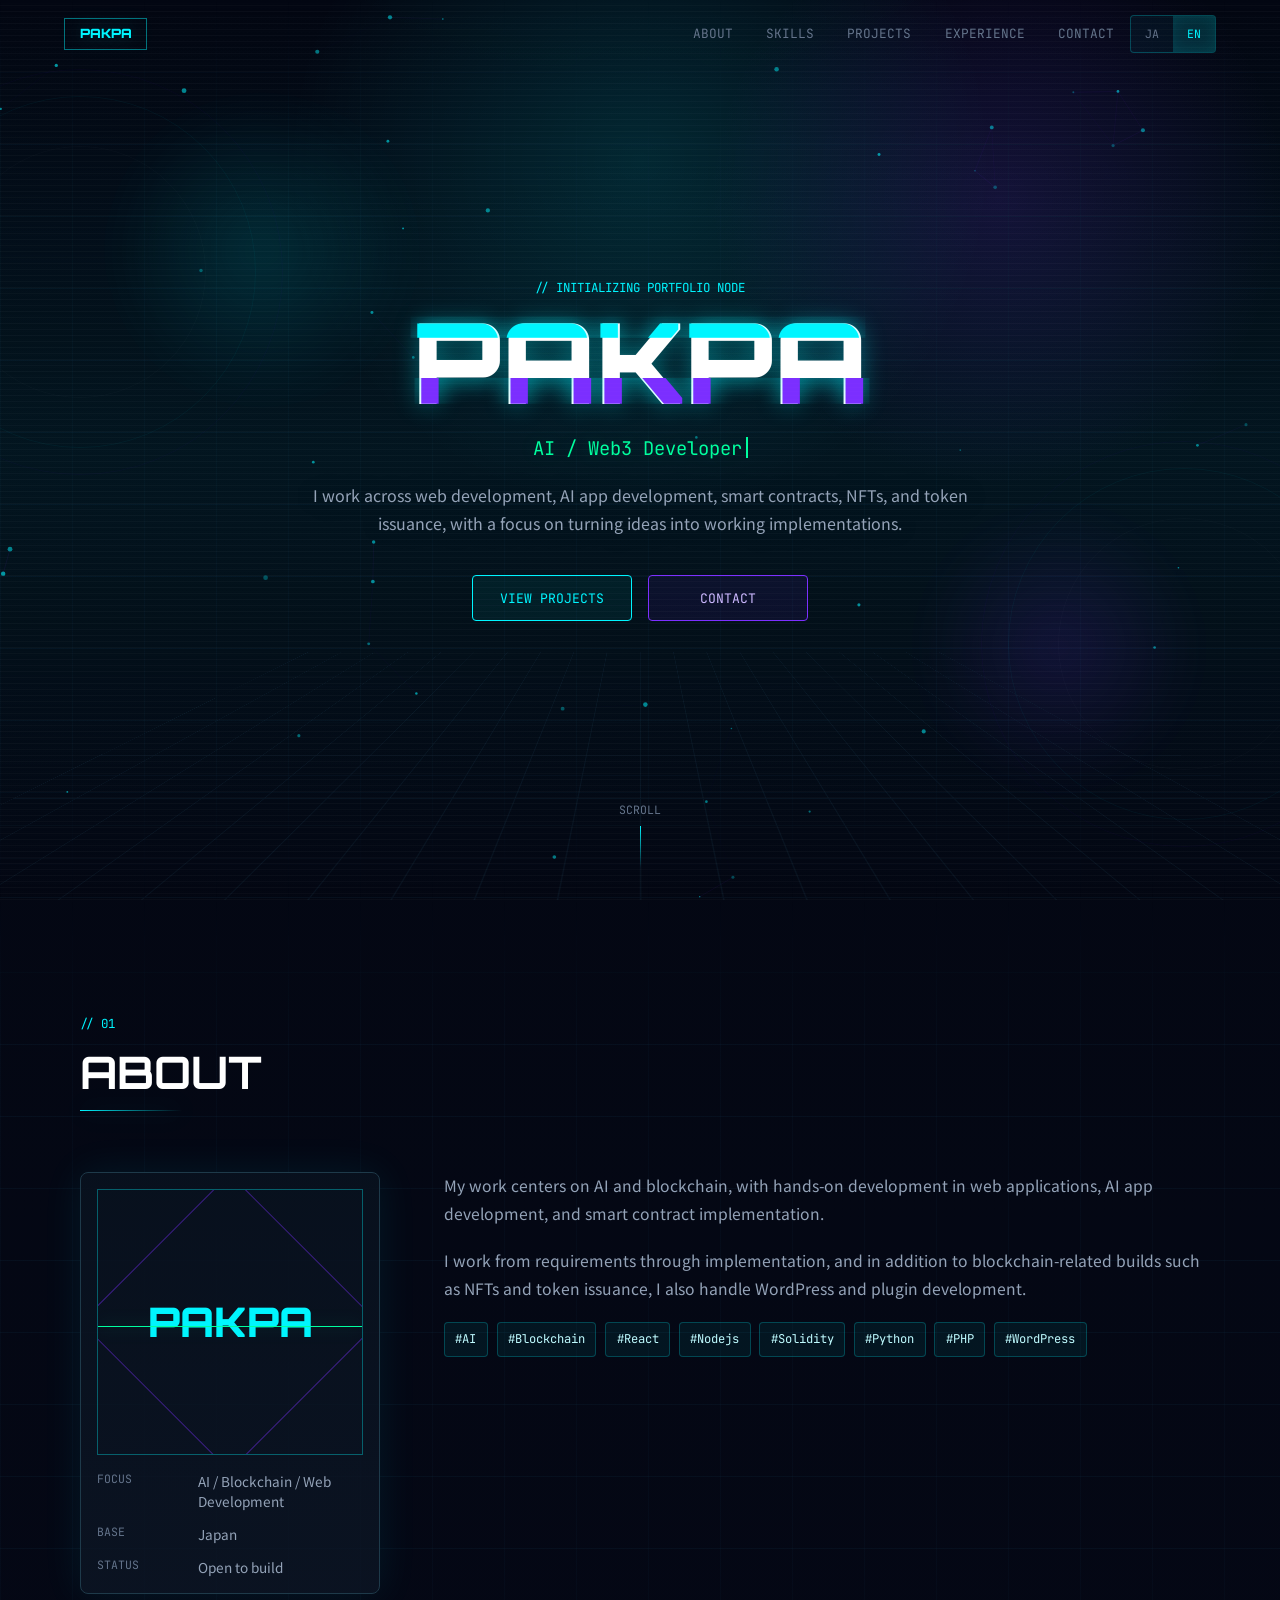
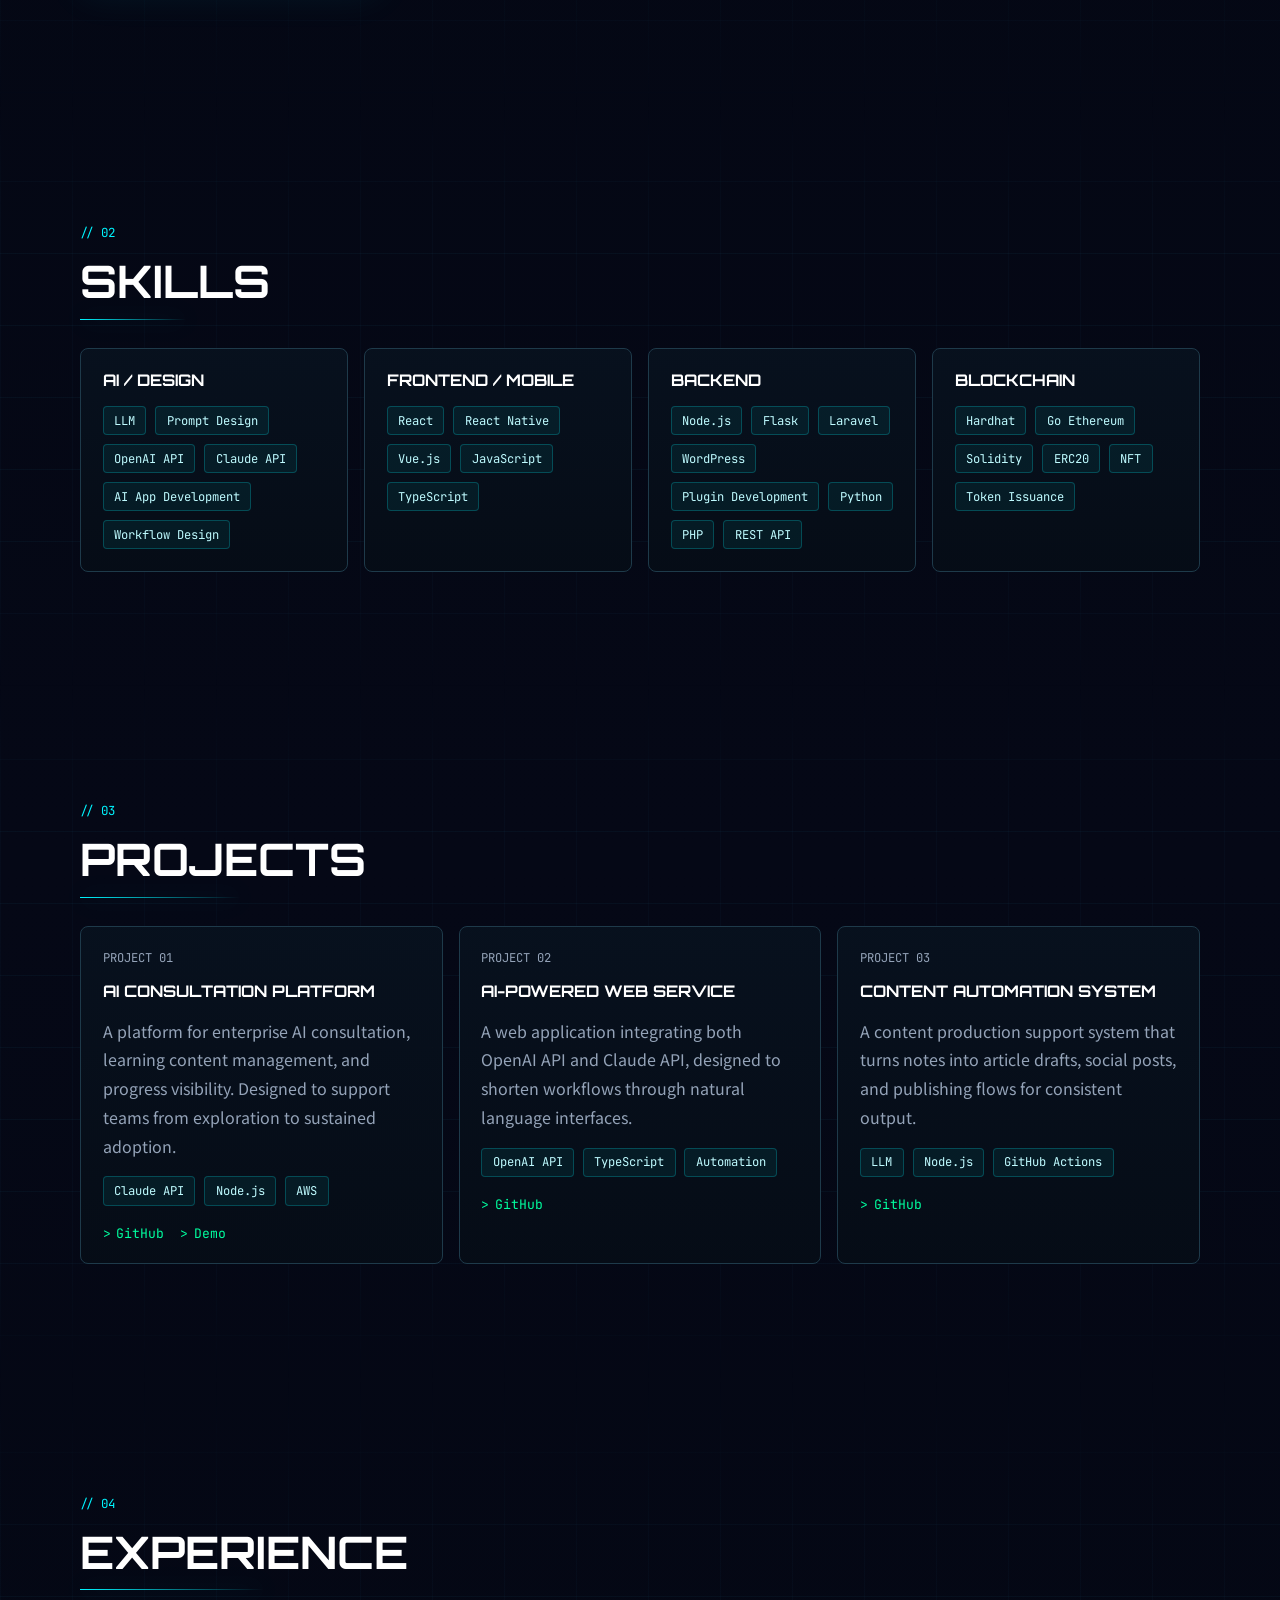
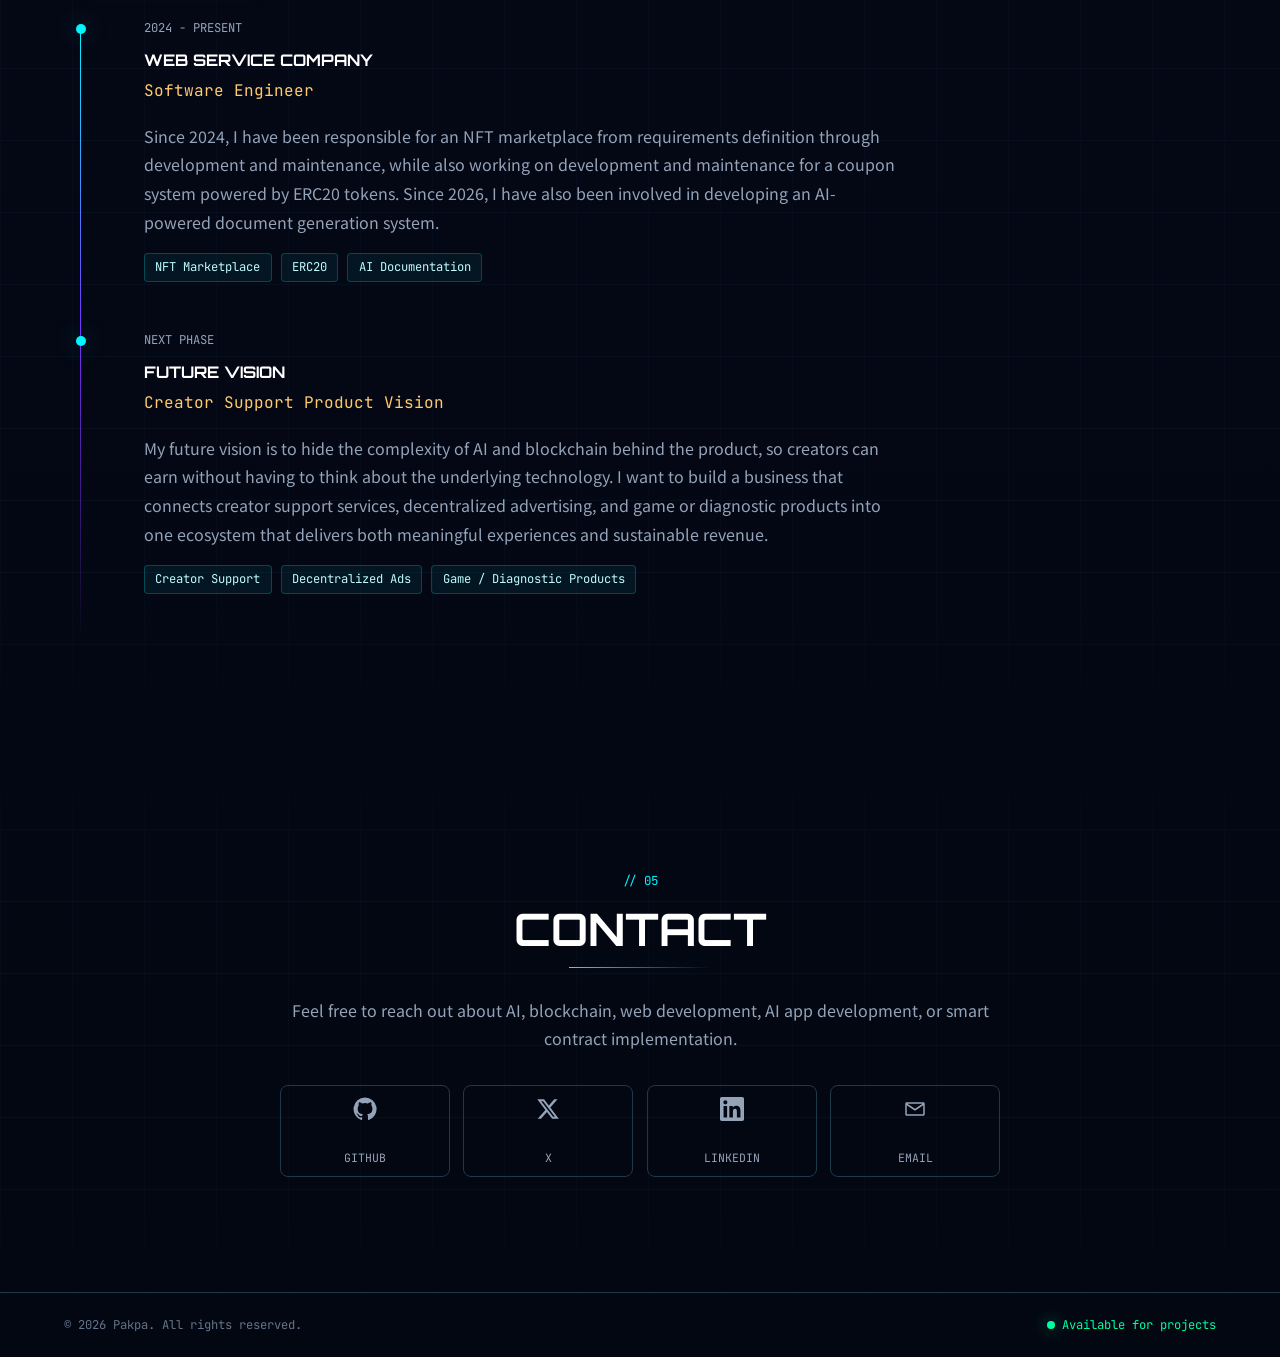
==== commit d164a3b2: "docs(hero): simplify role title to AI / Web3 Developer" ====
--- a/index.html
+++ b/index.html
@@ -3,14 +3,14 @@
   <head>
     <meta charset="utf-8">
     <meta name="viewport" content="width=device-width, initial-scale=1">
-    <title>Pakpa | AI & Blockchain Developer</title>
+    <title>Pakpa | AI / Web3 Developer</title>
     <meta
       name="description"
       content="AI とブロックチェーン領域を軸に、web開発、AIアプリ開発、スマートコントラクト、NFT、トークン発行に取り組む Pakpa のポートフォリオサイトです。"
     >
     <meta name="theme-color" content="#030712">
     <meta property="og:type" content="website">
-    <meta property="og:title" content="Pakpa | AI & Blockchain Developer">
+    <meta property="og:title" content="Pakpa | AI / Web3 Developer">
     <meta
       property="og:description"
       content="AI とブロックチェーン領域を軸に、web開発、AIアプリ開発、スマートコントラクト、NFT、トークン発行に取り組む Pakpa のポートフォリオ。"
@@ -79,7 +79,7 @@
           <p class="system-label hero-intro" data-i18n="hero_system">// INITIALIZING PORTFOLIO NODE</p>
           <h1 class="glitch-title hero-intro" id="hero-title" data-text="PAKPA">PAKPA</h1>
           <p class="hero-role hero-intro">
-            <span data-typewriter>AI Developer</span><span class="typing-caret" aria-hidden="true"></span>
+            <span data-typewriter>AI / Web3開発者</span><span class="typing-caret" aria-hidden="true"></span>
           </p>
           <p class="hero-copy hero-intro" data-i18n="hero_copy">
             web開発、AIアプリ開発、スマートコントラクト、NFT、トークン発行まで、実装に落とし込む開発を行っています。
